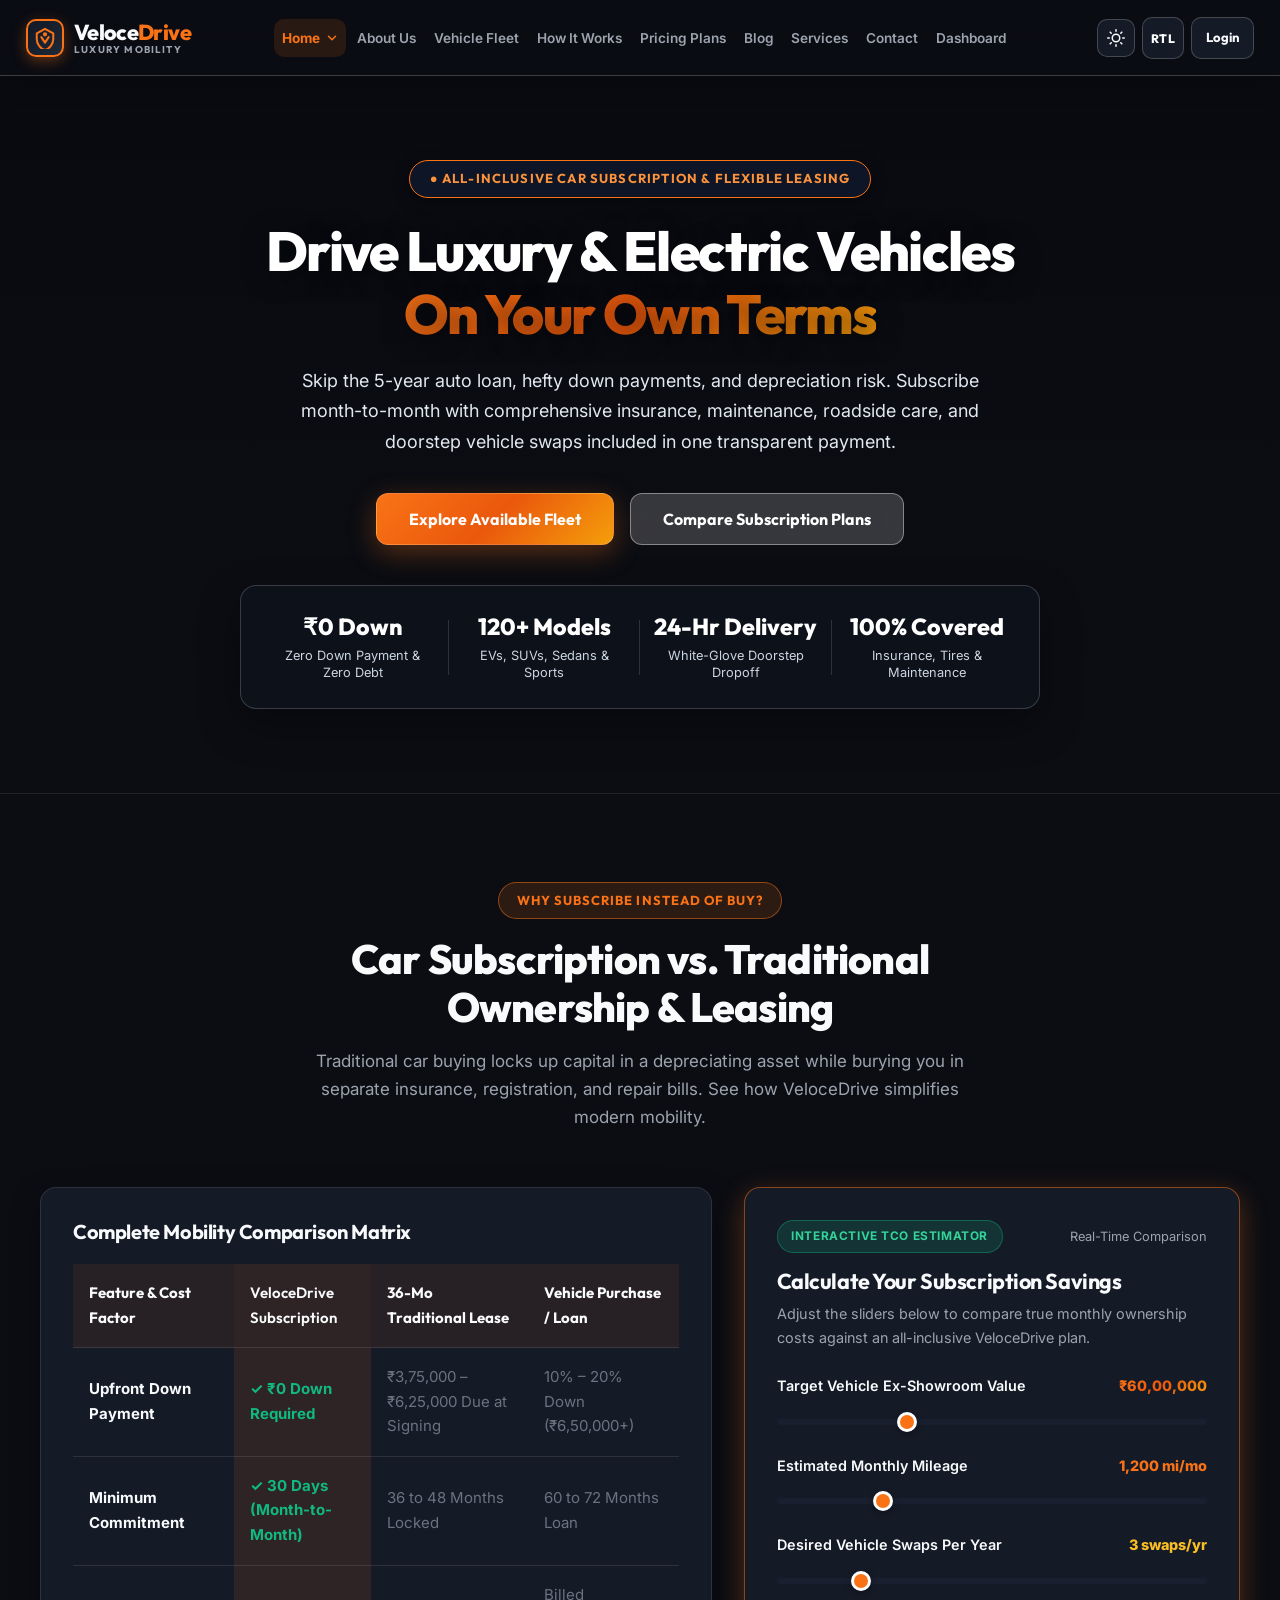
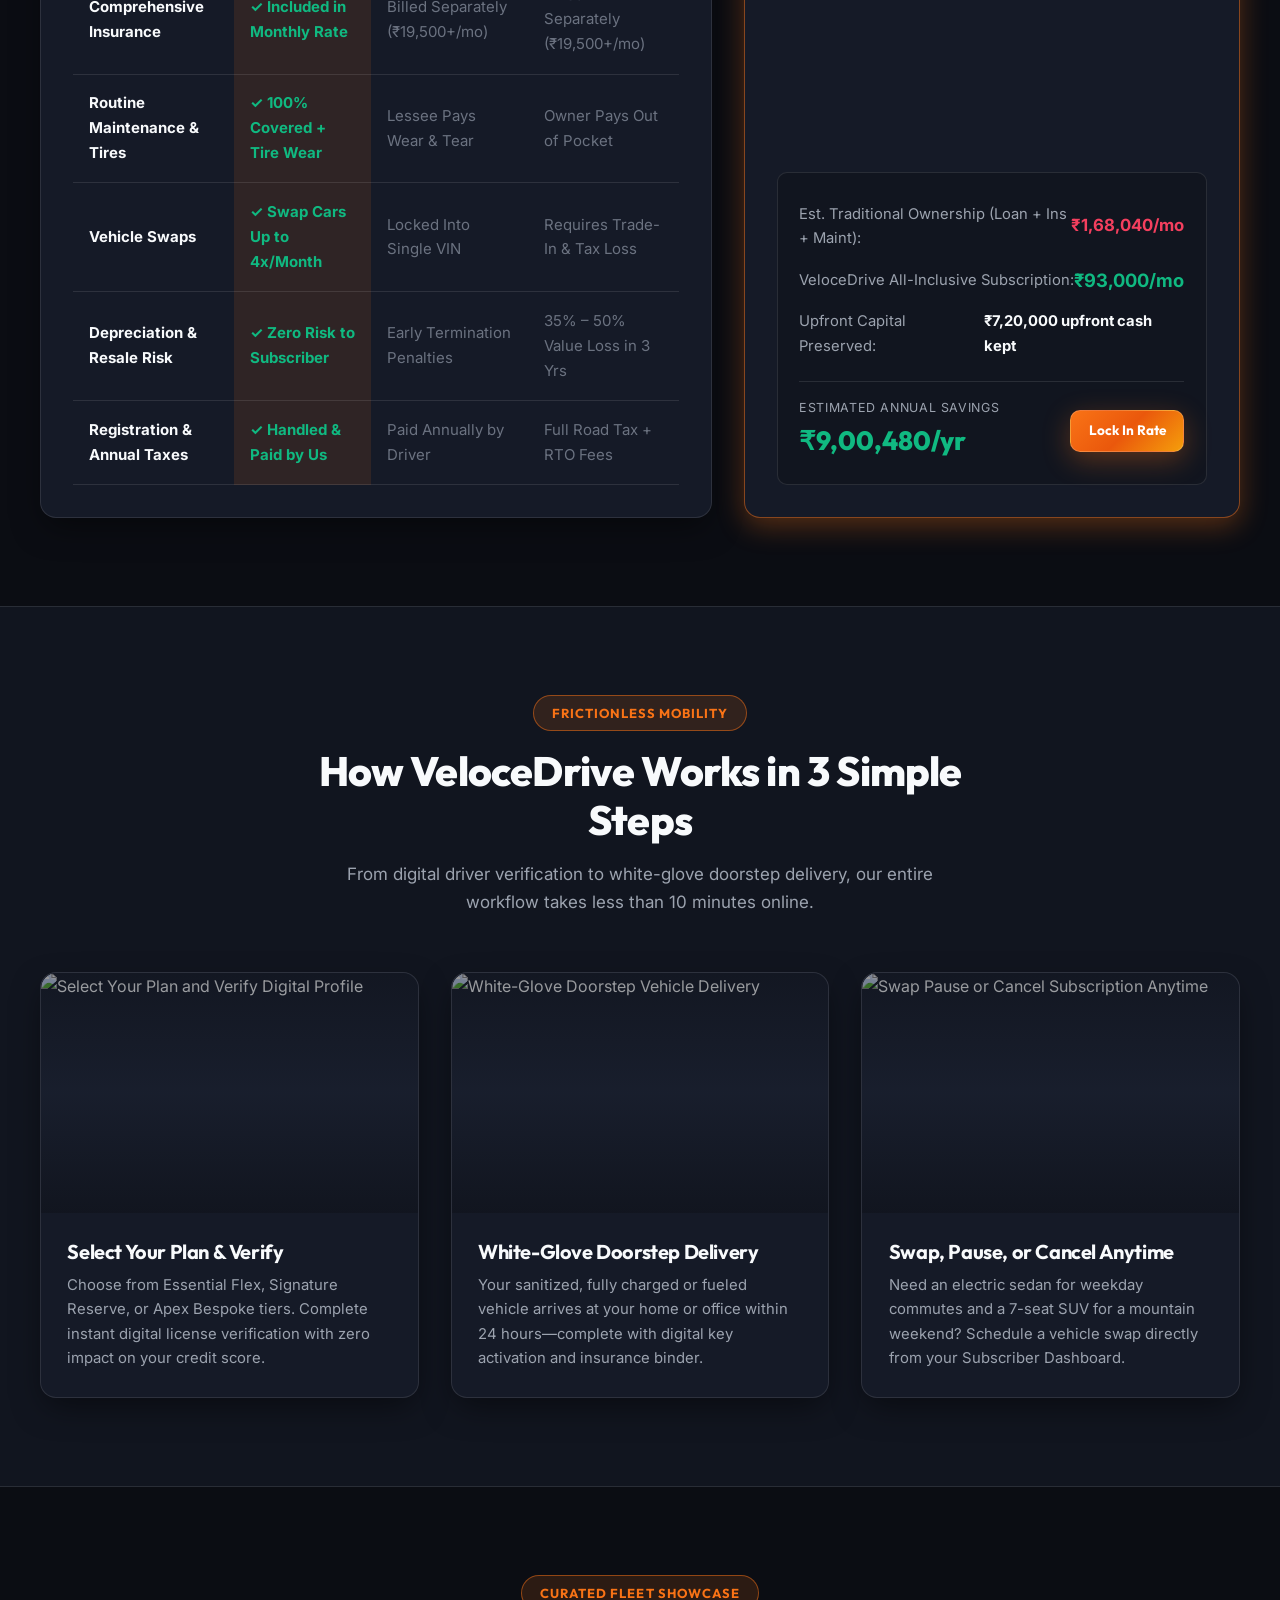
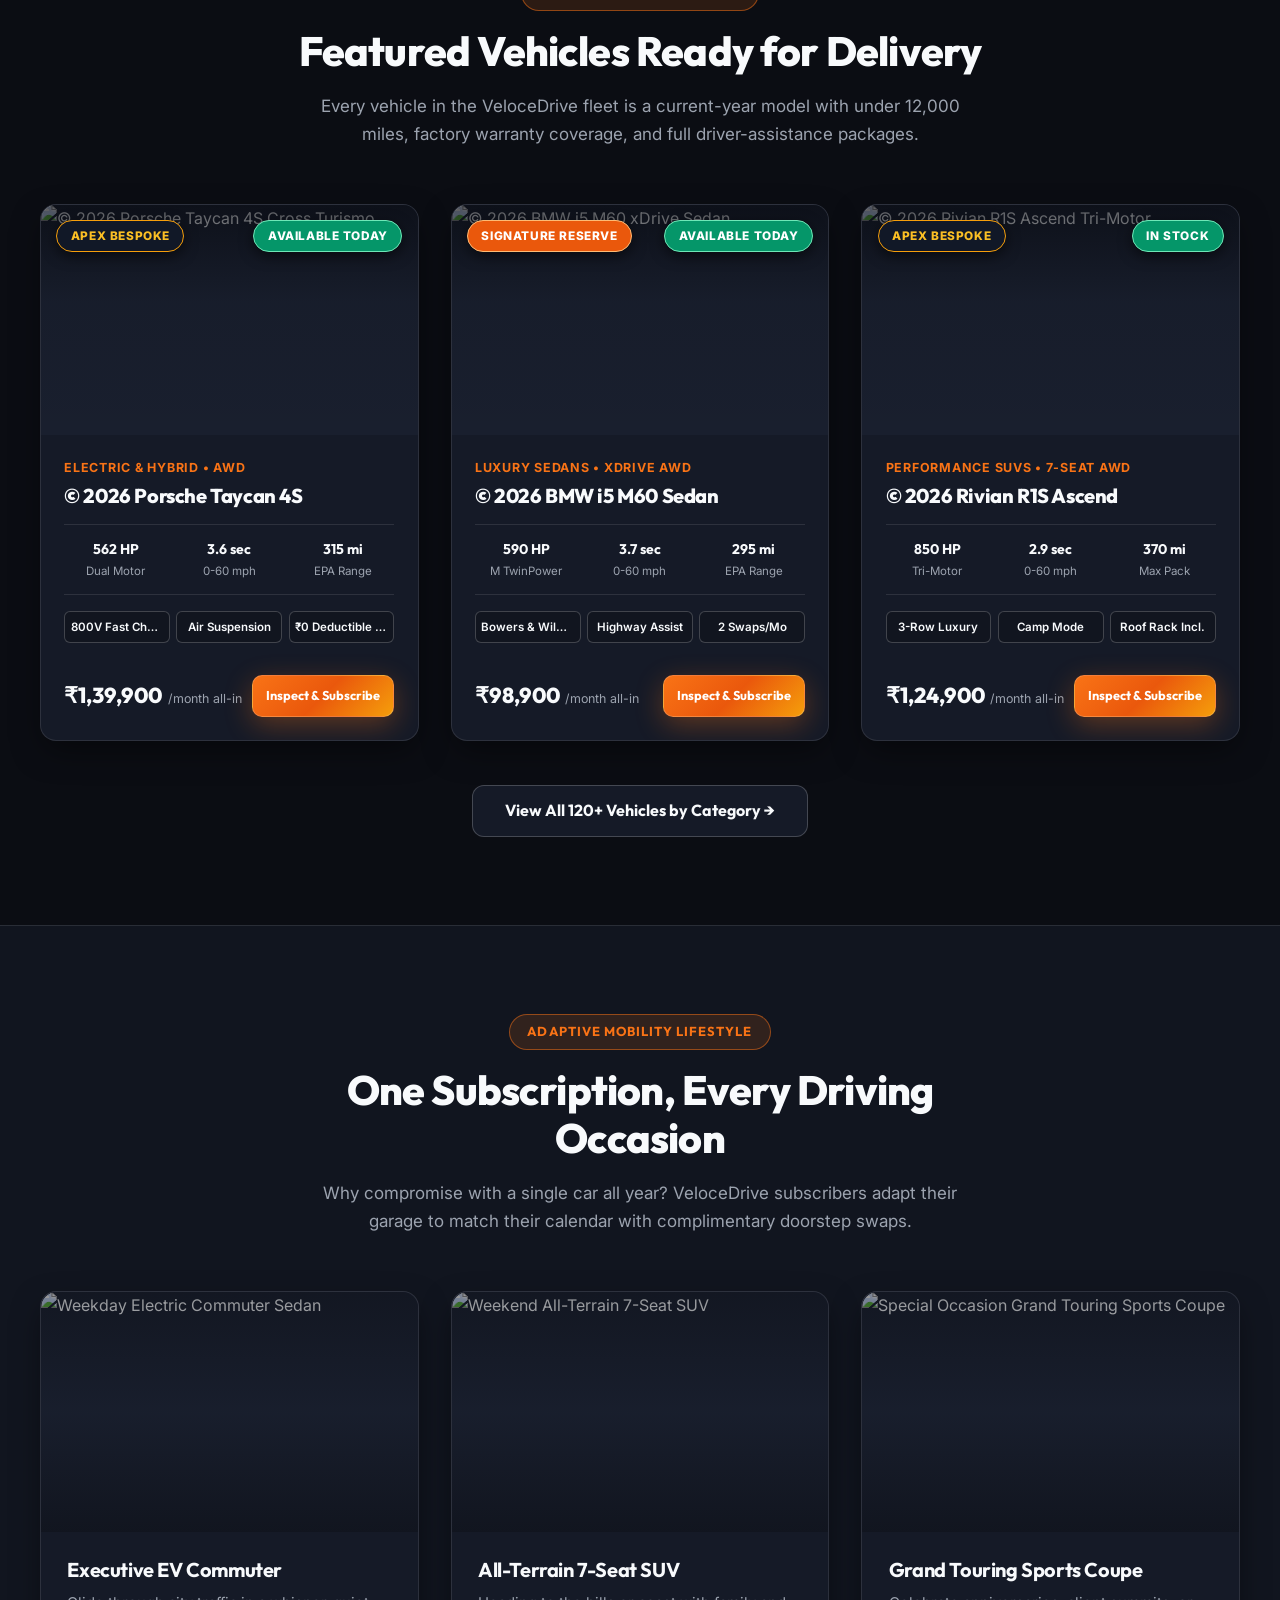
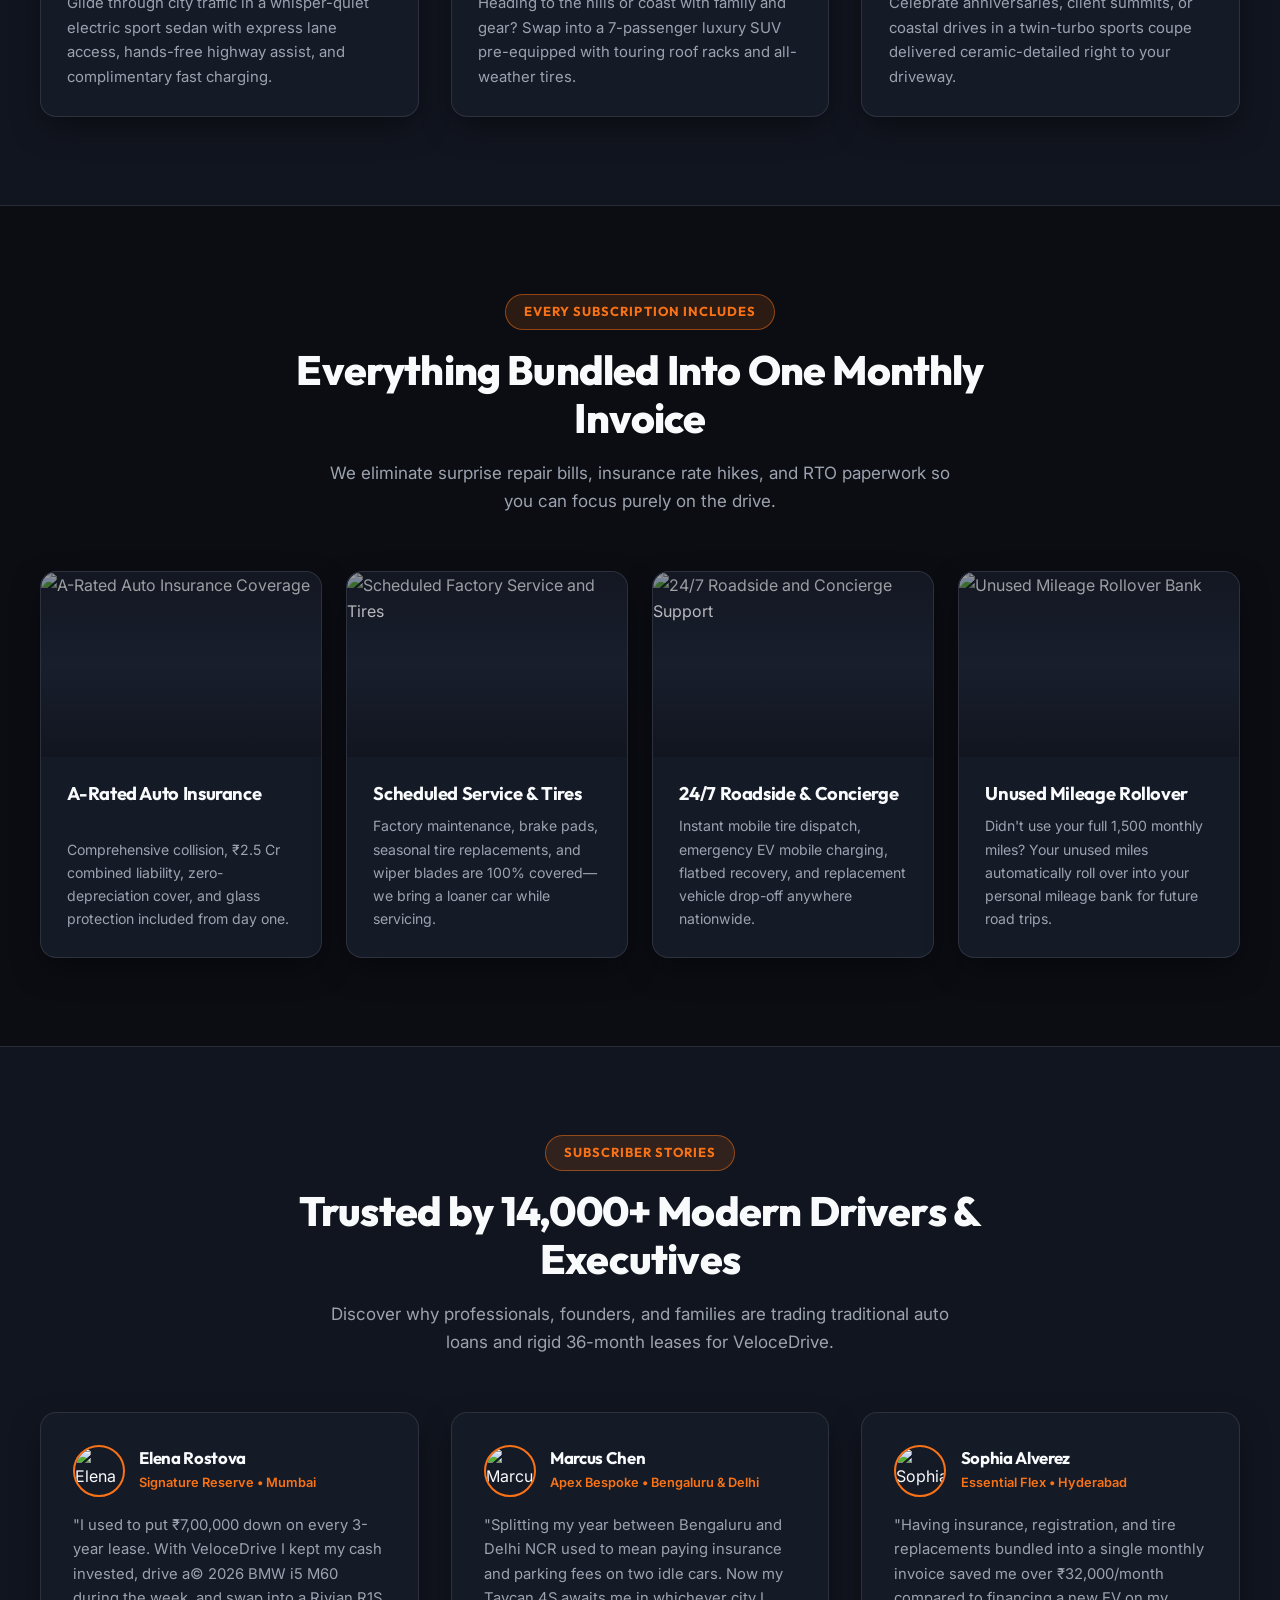
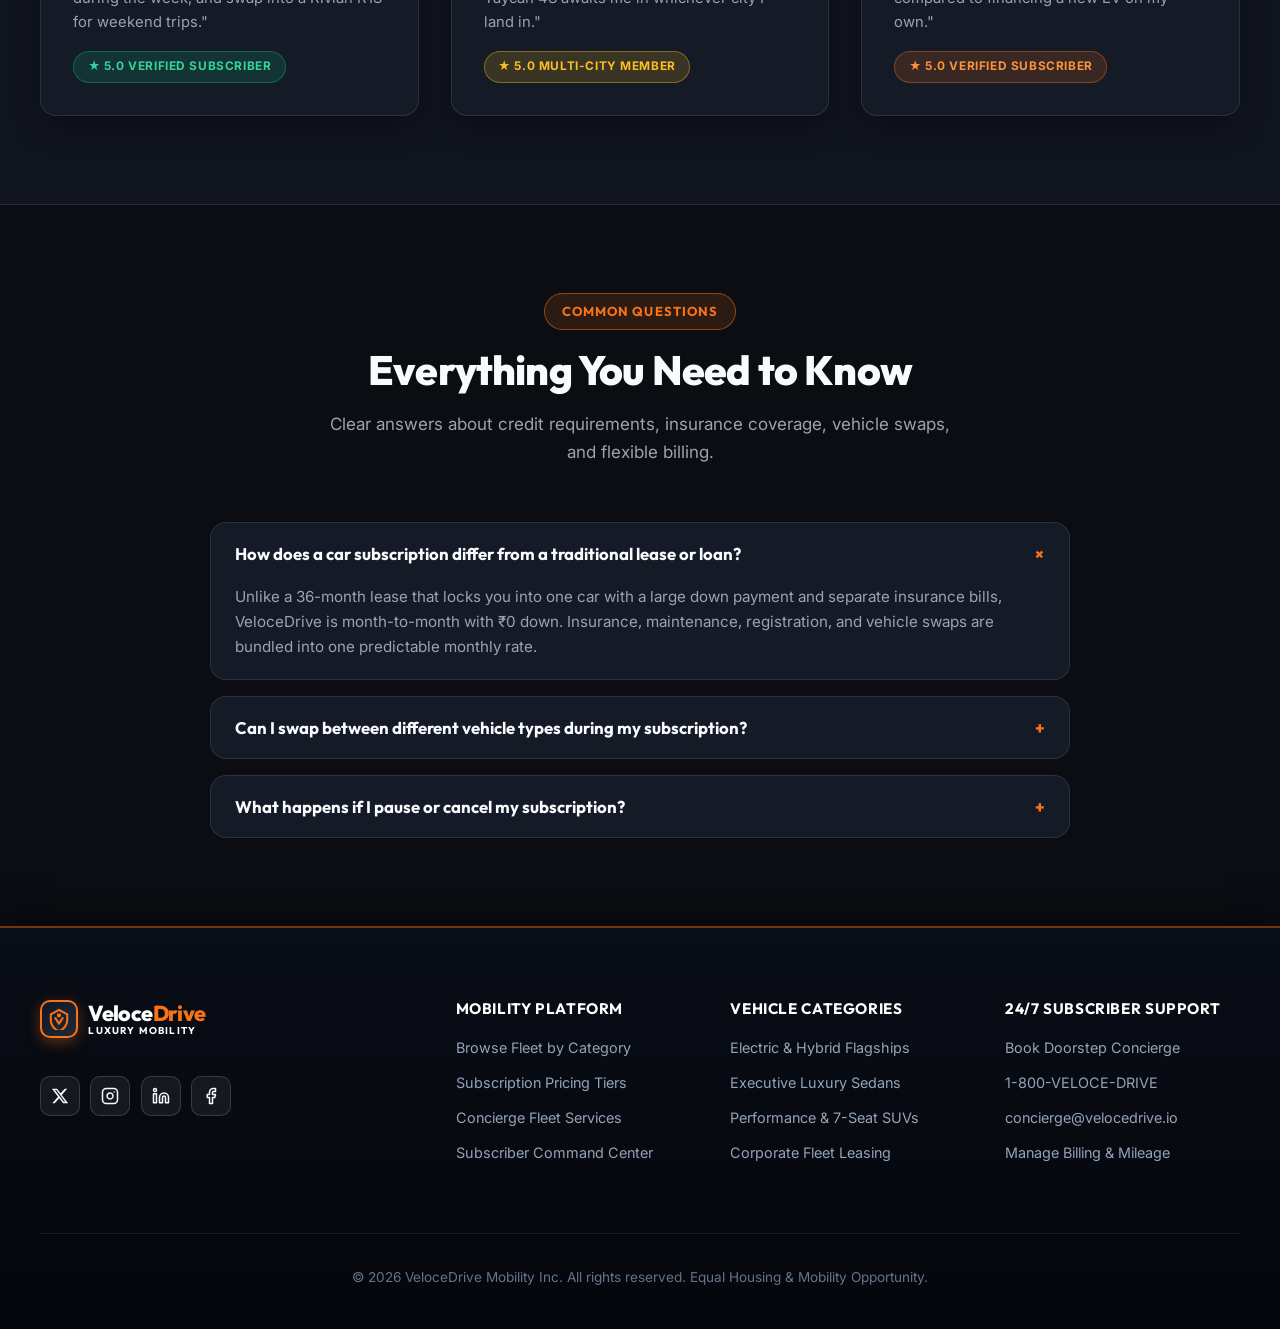
==== index.html @ 02144c3d "first commit" ====
<!DOCTYPE html>
<html lang="en" data-theme="dark">
<head>
  <meta charset="UTF-8" />
  <meta name="viewport" content="width=device-width, initial-scale=1.0" />
  <title>VeloceDrive — Car Subscription &amp; Flexible Leasing Service</title>
  <meta name="description" content="All-inclusive monthly car subscription and flexible leasing service. Insurance, maintenance, roadside assistance, and free vehicle swaps included." />
  <link rel="icon" type="image/svg+xml" href="data:image/svg+xml,%3Csvg xmlns='http://www.w3.org/2000/svg' viewBox='0 0 24 24' fill='none' stroke='%23f97316' stroke-width='2.2' stroke-linecap='round' stroke-linejoin='round'%3E%3Crect width='24' height='24' rx='5' fill='%230b0f19'/%3E%3Cpath d='M12 2.5L3.5 7.2v5.8c0 5.3 3.6 10.2 8.5 11.5 4.9-1.3 8.5-6.2 8.5-11.5V7.2L12 2.5z' fill='%23151d2f' stroke='%23f97316' stroke-width='1.6'/%3E%3Cpath d='M8 11.5l4 5 4-5' stroke='%23ffffff' stroke-width='2.2'/%3E%3Ccircle cx='12' cy='7.8' r='1.6' fill='%23f97316' stroke='none'/%3E%3C/svg%3E" />
  <link rel="stylesheet" href="assets/css/style.css" />
</head>
<body>

  <!-- ==================== STICKY & ALIGNED SITE HEADER ==================== -->
  <header class="site-header">
    <div class="container nav-wrapper">
      <a href="index.html" class="brand-logo">
        <span class="brand-icon">
          <svg viewBox="0 0 24 24" fill="none" stroke="currentColor" stroke-width="2.2" stroke-linecap="round" stroke-linejoin="round">
            <path d="M12 2L3 7v6c0 5.55 3.84 10.74 9 12 5.16-1.26 9-6.45 9-12V7l-9-5z"></path>
            <path d="M8 11l4 6 4-6"></path>
            <circle cx="12" cy="8" r="1.2" fill="currentColor"></circle>
          </svg>
        </span>
        <span class="brand-logo-text">
          <span>Veloce<span class="accent">Drive</span></span>
          <span class="brand-logo-sub">Luxury Mobility</span>
        </span>
      </a>

      <nav class="nav-menu" id="navMenu">
        <div class="nav-dropdown">
          <button type="button" class="nav-dropdown-toggle nav-link active" id="homeDropdownBtn" aria-expanded="false" aria-haspopup="true">
            <span>Home</span>
            <svg class="dropdown-arrow" width="14" height="14" viewBox="0 0 24 24" fill="none" stroke="currentColor" stroke-width="2.5" stroke-linecap="round" stroke-linejoin="round"><polyline points="6 9 12 15 18 9"></polyline></svg>
          </button>
          <div class="nav-dropdown-menu" id="homeDropdownMenu" aria-labelledby="homeDropdownBtn">
            <a href="index.html" class="dropdown-item active">
              <div class="dropdown-item-icon">
                <svg width="16" height="16" viewBox="0 0 24 24" fill="none" stroke="currentColor" stroke-width="2"><path d="M3 9l9-7 9 7v11a2 2 0 0 1-2 2H5a2 2 0 0 1-2-2z"></path><polyline points="9 22 9 12 15 12 15 22"></polyline></svg>
              </div>
              <div class="dropdown-item-text">
                <span class="dropdown-title">Home 1</span>
                <span class="dropdown-sub">Signature Showcase</span>
              </div>
            </a>
            <a href="home2.html" class="dropdown-item">
              <div class="dropdown-item-icon">
                <svg width="16" height="16" viewBox="0 0 24 24" fill="none" stroke="currentColor" stroke-width="2"><rect x="3" y="3" width="7" height="7"></rect><rect x="14" y="3" width="7" height="7"></rect><rect x="14" y="14" width="7" height="7"></rect><rect x="3" y="14" width="7" height="7"></rect></svg>
              </div>
              <div class="dropdown-item-text">
                <span class="dropdown-title">Home 2</span>
                <span class="dropdown-sub">Executive Edition</span>
              </div>
            </a>
          </div>
        </div>
        <a href="about.html" class="nav-link">About Us</a>
        <a href="fleet.html" class="nav-link">Vehicle Fleet</a>
        <a href="how-it-works.html" class="nav-link">How It Works</a>
        <a href="pricing.html" class="nav-link">Pricing Plans</a>
        <a href="blog.html" class="nav-link">Blog</a>
        <a href="services.html" class="nav-link">Services</a>
        <a href="contact.html" class="nav-link">Contact</a>
        <a href="dashboard.html" class="nav-link">Dashboard</a>
        <div class="mobile-nav-actions">
          <a href="login.html" class="btn btn-primary btn-sm btn-block">Sign In / Login</a>
        </div>
      </nav>

      <div class="nav-actions">
        <button class="theme-toggle-btn" type="button" aria-label="Toggle color theme"></button>
        <button class="rtl-toggle-btn" id="rtlToggleBtn" type="button" aria-label="Toggle text direction" title="Toggle RTL / LTR layout">RTL</button>
        <a href="login.html" class="btn btn-outline btn-sm">Login</a>
        <button class="mobile-menu-btn" id="mobileMenuBtn" type="button" aria-label="Open menu">
          <svg width="20" height="20" viewBox="0 0 24 24" fill="none" stroke="currentColor" stroke-width="2"><line x1="3" y1="6" x2="21" y2="6"></line><line x1="3" y1="12" x2="21" y2="12"></line><line x1="3" y1="18" x2="21" y2="18"></line></svg>
        </button>
      </div>
    </div>
  </header>

  <!-- ==================== CONSISTENT CENTER-ALIGNED HERO SECTION ==================== -->
  <section class="hero-section hero-home">
    <div class="container hero-container">
      <span class="hero-badge">
        <span>● All-Inclusive Car Subscription &amp; Flexible Leasing</span>
      </span>
      <h1 class="hero-title">Drive Luxury &amp; Electric Vehicles <span class="text-gradient">On Your Own Terms</span></h1>
      <p class="hero-subtitle">
        Skip the 5-year auto loan, hefty down payments, and depreciation risk. Subscribe month-to-month with comprehensive insurance, maintenance, roadside care, and doorstep vehicle swaps included in one transparent payment.
      </p>
      <div class="hero-actions">
        <a href="fleet.html" class="btn btn-primary btn-lg">Explore Available Fleet</a>
        <a href="pricing.html" class="btn btn-hero-glass btn-lg">Compare Subscription Plans</a>
      </div>
      <div class="hero-metrics">
        <div class="hero-metric-item">
          <span class="hero-metric-value">₹0 Down</span>
          <span class="hero-metric-label">Zero Down Payment &amp; Zero Debt</span>
        </div>
        <div class="hero-metric-item">
          <span class="hero-metric-value">120+ Models</span>
          <span class="hero-metric-label">EVs, SUVs, Sedans &amp; Sports</span>
        </div>
        <div class="hero-metric-item">
          <span class="hero-metric-value">24-Hr Delivery</span>
          <span class="hero-metric-label">White-Glove Doorstep Dropoff</span>
        </div>
        <div class="hero-metric-item">
          <span class="hero-metric-value">100% Covered</span>
          <span class="hero-metric-label">Insurance, Tires &amp; Maintenance</span>
        </div>
      </div>
    </div>
  </section>

  <!-- ==================== SUBSCRIPTION VS. OWNERSHIP & LEASING ==================== -->
  <section id="comparison">
    <div class="container">
      <div class="section-header">
        <span class="section-tag">Why Subscribe Instead of Buy?</span>
        <h2 class="section-title">Car Subscription vs. Traditional Ownership &amp; Leasing</h2>
        <p class="section-desc">
          Traditional car buying locks up capital in a depreciating asset while burying you in separate insurance, registration, and repair bills. See how VeloceDrive simplifies modern mobility.
        </p>
      </div>

      <div class="comparison-wrapper">
        <!-- Side-by-Side Comparison Matrix -->
        <div class="comparison-table-card">
          <h3 style="font-size: 1.25rem; margin-bottom: 1.25rem;">Complete Mobility Comparison Matrix</h3>
          <table class="comp-table">
            <thead>
              <tr>
                <th>Feature &amp; Cost Factor</th>
                <th class="highlight-col">VeloceDrive Subscription</th>
                <th>36-Mo Traditional Lease</th>
                <th>Vehicle Purchase / Loan</th>
              </tr>
            </thead>
            <tbody>
              <tr>
                <td><strong>Upfront Down Payment</strong></td>
                <td class="highlight-col"><span class="comp-check">✓ ₹0 Down Required</span></td>
                <td class="comp-cross">₹3,75,000 – ₹6,25,000 Due at Signing</td>
                <td class="comp-cross">10% – 20% Down (₹6,50,000+)</td>
              </tr>
              <tr>
                <td><strong>Minimum Commitment</strong></td>
                <td class="highlight-col"><span class="comp-check">✓ 30 Days (Month-to-Month)</span></td>
                <td class="comp-cross">36 to 48 Months Locked</td>
                <td class="comp-cross">60 to 72 Months Loan</td>
              </tr>
              <tr>
                <td><strong>Comprehensive Insurance</strong></td>
                <td class="highlight-col"><span class="comp-check">✓ Included in Monthly Rate</span></td>
                <td class="comp-cross">Billed Separately (₹19,500+/mo)</td>
                <td class="comp-cross">Billed Separately (₹19,500+/mo)</td>
              </tr>
              <tr>
                <td><strong>Routine Maintenance &amp; Tires</strong></td>
                <td class="highlight-col"><span class="comp-check">✓ 100% Covered + Tire Wear</span></td>
                <td class="comp-cross">Lessee Pays Wear &amp; Tear</td>
                <td class="comp-cross">Owner Pays Out of Pocket</td>
              </tr>
              <tr>
                <td><strong>Vehicle Swaps</strong></td>
                <td class="highlight-col"><span class="comp-check">✓ Swap Cars Up to 4x/Month</span></td>
                <td class="comp-cross">Locked Into Single VIN</td>
                <td class="comp-cross">Requires Trade-In &amp; Tax Loss</td>
              </tr>
              <tr>
                <td><strong>Depreciation &amp; Resale Risk</strong></td>
                <td class="highlight-col"><span class="comp-check">✓ Zero Risk to Subscriber</span></td>
                <td class="comp-cross">Early Termination Penalties</td>
                <td class="comp-cross">35% – 50% Value Loss in 3 Yrs</td>
              </tr>
              <tr>
                <td><strong>Registration &amp; Annual Taxes</strong></td>
                <td class="highlight-col"><span class="comp-check">✓ Handled &amp; Paid by Us</span></td>
                <td class="comp-cross">Paid Annually by Driver</td>
                <td class="comp-cross">Full Road Tax + RTO Fees</td>
              </tr>
            </tbody>
          </table>
        </div>

        <!-- Interactive Savings & TCO Calculator -->
        <div class="calculator-card">
          <div>
            <div style="display: flex; justify-content: space-between; align-items: center; margin-bottom: 1rem;">
              <span class="badge badge-emerald">Interactive TCO Estimator</span>
              <span style="font-size: 0.8rem; color: var(--text-secondary);">Real-Time Comparison</span>
            </div>
            <h3 style="font-size: 1.35rem; margin-bottom: 0.5rem;">Calculate Your Subscription Savings</h3>
            <p style="font-size: 0.9rem; color: var(--text-secondary); margin-bottom: 1.5rem;">
              Adjust the sliders below to compare true monthly ownership costs against an all-inclusive VeloceDrive plan.
            </p>

            <div class="calc-group">
              <div class="calc-label">
                <span>Target Vehicle Ex-Showroom Value</span>
                <span id="calcMsrpVal" class="text-gradient" style="font-weight: 800;">₹60,00,000</span>
              </div>
              <input type="range" id="calcMsrp" class="calc-range" min="3500000" max="12000000" step="250000" value="6000000" />
            </div>

            <div class="calc-group">
              <div class="calc-label">
                <span>Estimated Monthly Mileage</span>
                <span id="calcMilesVal" style="color: var(--accent-primary); font-weight: 800;">1,200 mi/mo</span>
              </div>
              <input type="range" id="calcMiles" class="calc-range" min="800" max="2500" step="100" value="1200" />
            </div>

            <div class="calc-group">
              <div class="calc-label">
                <span>Desired Vehicle Swaps Per Year</span>
                <span id="calcSwapsVal" style="color: var(--accent-amber); font-weight: 800;">3 swaps/yr</span>
              </div>
              <input type="range" id="calcSwaps" class="calc-range" min="1" max="12" step="1" value="3" />
            </div>
          </div>

          <div class="calc-results-box">
            <div class="calc-result-row">
              <span style="color: var(--text-secondary);">Est. Traditional Ownership (Loan + Ins + Maint):</span>
              <strong id="calcOwnershipTotal" style="color: var(--accent-rose); font-size: 1.05rem;">₹1,68,040/mo</strong>
            </div>
            <div class="calc-result-row">
              <span style="color: var(--text-secondary);">VeloceDrive All-Inclusive Subscription:</span>
              <strong id="calcSubTotal" style="color: var(--accent-emerald); font-size: 1.15rem;">₹93,000/mo</strong>
            </div>
            <div class="calc-result-row">
              <span style="color: var(--text-secondary);">Upfront Capital Preserved:</span>
              <strong id="calcDownPaymentSaved" style="color: var(--text-primary);">₹7,20,000 upfront cash kept</strong>
            </div>
            <div class="calc-savings-banner">
              <div>
                <div style="font-size: 0.78rem; text-transform: uppercase; letter-spacing: 0.05em; color: var(--text-secondary);">Estimated Annual Savings</div>
                <div id="calcAnnualSavings" style="font-family: var(--font-heading); font-size: 1.65rem; font-weight: 800; color: var(--accent-emerald);">₹9,00,480/yr</div>
              </div>
              <a href="pricing.html" class="btn btn-primary btn-sm">Lock In Rate</a>
            </div>
          </div>
        </div>
      </div>
    </div>
  </section>

  <!-- ==================== HOW OUR SERVICE WORKS (HALF IMAGE / HALF CONTENT CARDS) ==================== -->
  <section class="section-alt">
    <div class="container">
      <div class="section-header">
        <span class="section-tag">Frictionless Mobility</span>
        <h2 class="section-title">How VeloceDrive Works in 3 Simple Steps</h2>
        <p class="section-desc">
          From digital driver verification to white-glove doorstep delivery, our entire workflow takes less than 10 minutes online.
        </p>
      </div>

      <div class="grid-3">
        <!-- Step 1: Half Card Image + Half Card Content -->
        <article class="half-media-card">
          <div class="card-img-half">
            <img src="https://images.unsplash.com/photo-1563720223185-11003d516935?auto=format&fit=crop&w=900&q=80" alt="Select Your Plan and Verify Digital Profile" />
          </div>
          <div class="card-body-half">
            <h3>Select Your Plan &amp; Verify</h3>
            <p>
              Choose from Essential Flex, Signature Reserve, or Apex Bespoke tiers. Complete instant digital license verification with zero impact on your credit score.
            </p>
          </div>
        </article>

        <!-- Step 2: Half Card Image + Half Card Content -->
        <article class="half-media-card">
          <div class="card-img-half">
            <img src="https://images.unsplash.com/photo-1580273916550-e323be2ae537?auto=format&fit=crop&w=900&q=80" alt="White-Glove Doorstep Vehicle Delivery" />
          </div>
          <div class="card-body-half">
            <h3>White-Glove Doorstep Delivery</h3>
            <p>
              Your sanitized, fully charged or fueled vehicle arrives at your home or office within 24 hours—complete with digital key activation and insurance binder.
            </p>
          </div>
        </article>

        <!-- Step 3: Half Card Image + Half Card Content -->
        <article class="half-media-card">
          <div class="card-img-half">
            <img src="https://images.unsplash.com/photo-1503736334956-4c8f8e92946d?auto=format&fit=crop&w=900&q=80" alt="Swap Pause or Cancel Subscription Anytime" />
          </div>
          <div class="card-body-half">
            <h3>Swap, Pause, or Cancel Anytime</h3>
            <p>
              Need an electric sedan for weekday commutes and a 7-seat SUV for a mountain weekend? Schedule a vehicle swap directly from your Subscriber Dashboard.
            </p>
          </div>
        </article>
      </div>
    </div>
  </section>

  <!-- ==================== FEATURED FLEET PREVIEW ==================== -->
  <section>
    <div class="container">
      <div class="section-header">
        <span class="section-tag">Curated Fleet Showcase</span>
        <h2 class="section-title">Featured Vehicles Ready for Delivery</h2>
        <p class="section-desc">
          Every vehicle in the VeloceDrive fleet is a current-year model with under 12,000 miles, factory warranty coverage, and full driver-assistance packages.
        </p>
      </div>

      <div class="grid-3">
        <!-- Vehicle 1 -->
        <article class="vehicle-card">
          <div class="vehicle-img-wrap">
            <img src="https://images.unsplash.com/photo-1614162692292-7ac56d7f7f1e?auto=format&fit=crop&w=900&q=80" alt="&copy; 2026 Porsche Taycan 4S Cross Turismo" />
            <div class="vehicle-badges-top">
              <span class="badge badge-amber">Apex Bespoke</span>
              <span class="badge badge-emerald">Available Today</span>
            </div>
          </div>
          <div class="vehicle-body">
            <div class="vehicle-meta-top">Electric &amp; Hybrid • AWD</div>
            <h3 class="vehicle-title">&copy; 2026 Porsche Taycan 4S</h3>
            <div class="vehicle-specs-grid">
              <div class="spec-pill">
                <span class="spec-pill-val">562 HP</span>
                <span class="spec-pill-lbl">Dual Motor</span>
              </div>
              <div class="spec-pill">
                <span class="spec-pill-val">3.6 sec</span>
                <span class="spec-pill-lbl">0-60 mph</span>
              </div>
              <div class="spec-pill">
                <span class="spec-pill-val">315 mi</span>
                <span class="spec-pill-lbl">EPA Range</span>
              </div>
            </div>
            <div class="vehicle-perks">
              <span class="perk-chip">800V Fast Charge</span>
              <span class="perk-chip">Air Suspension</span>
              <span class="perk-chip">₹0 Deductible Ins.</span>
            </div>
            <div class="vehicle-footer">
              <div class="price-block">
                <span class="price-amount">₹1,39,900</span>
                <span class="price-period">/month all-in</span>
              </div>
              <button type="button" class="btn btn-primary btn-sm" data-vehicle-modal="taycan-4s">Inspect &amp; Subscribe</button>
            </div>
          </div>
        </article>

        <!-- Vehicle 2 -->
        <article class="vehicle-card">
          <div class="vehicle-img-wrap">
            <img src="https://images.unsplash.com/photo-1555215695-3004980ad54e?auto=format&fit=crop&w=900&q=80" alt="&copy; 2026 BMW i5 M60 xDrive Sedan" />
            <div class="vehicle-badges-top">
              <span class="badge badge-blue">Signature Reserve</span>
              <span class="badge badge-emerald">Available Today</span>
            </div>
          </div>
          <div class="vehicle-body">
            <div class="vehicle-meta-top">Luxury Sedans • xDrive AWD</div>
            <h3 class="vehicle-title">&copy; 2026 BMW i5 M60 Sedan</h3>
            <div class="vehicle-specs-grid">
              <div class="spec-pill">
                <span class="spec-pill-val">590 HP</span>
                <span class="spec-pill-lbl">M TwinPower</span>
              </div>
              <div class="spec-pill">
                <span class="spec-pill-val">3.7 sec</span>
                <span class="spec-pill-lbl">0-60 mph</span>
              </div>
              <div class="spec-pill">
                <span class="spec-pill-val">295 mi</span>
                <span class="spec-pill-lbl">EPA Range</span>
              </div>
            </div>
            <div class="vehicle-perks">
              <span class="perk-chip">Bowers &amp; Wilkins</span>
              <span class="perk-chip">Highway Assist</span>
              <span class="perk-chip">2 Swaps/Mo</span>
            </div>
            <div class="vehicle-footer">
              <div class="price-block">
                <span class="price-amount">₹98,900</span>
                <span class="price-period">/month all-in</span>
              </div>
              <button type="button" class="btn btn-primary btn-sm" data-vehicle-modal="bmw-i5-m60">Inspect &amp; Subscribe</button>
            </div>
          </div>
        </article>

        <!-- Vehicle 3 -->
        <article class="vehicle-card">
          <div class="vehicle-img-wrap">
            <img src="https://images.unsplash.com/photo-1519641471654-76ce0107ad1b?auto=format&fit=crop&w=900&q=80" alt="&copy; 2026 Rivian R1S Ascend Tri-Motor" />
            <div class="vehicle-badges-top">
              <span class="badge badge-amber">Apex Bespoke</span>
              <span class="badge badge-emerald">In Stock</span>
            </div>
          </div>
          <div class="vehicle-body">
            <div class="vehicle-meta-top">Performance SUVs • 7-Seat AWD</div>
            <h3 class="vehicle-title">&copy; 2026 Rivian R1S Ascend</h3>
            <div class="vehicle-specs-grid">
              <div class="spec-pill">
                <span class="spec-pill-val">850 HP</span>
                <span class="spec-pill-lbl">Tri-Motor</span>
              </div>
              <div class="spec-pill">
                <span class="spec-pill-val">2.9 sec</span>
                <span class="spec-pill-lbl">0-60 mph</span>
              </div>
              <div class="spec-pill">
                <span class="spec-pill-val">370 mi</span>
                <span class="spec-pill-lbl">Max Pack</span>
              </div>
            </div>
            <div class="vehicle-perks">
              <span class="perk-chip">3-Row Luxury</span>
              <span class="perk-chip">Camp Mode</span>
              <span class="perk-chip">Roof Rack Incl.</span>
            </div>
            <div class="vehicle-footer">
              <div class="price-block">
                <span class="price-amount">₹1,24,900</span>
                <span class="price-period">/month all-in</span>
              </div>
              <button type="button" class="btn btn-primary btn-sm" data-vehicle-modal="rivian-r1s">Inspect &amp; Subscribe</button>
            </div>
          </div>
        </article>
      </div>

      <div style="text-align: center; margin-top: 2.75rem;">
        <a href="fleet.html" class="btn btn-outline btn-lg">View All 120+ Vehicles by Category →</a>
      </div>
    </div>
  </section>

  <!-- ==================== LIFESTYLE VEHICLE SWAP SCENARIOS (HALF IMAGE / HALF CONTENT CARDS) ==================== -->
  <section class="section-alt">
    <div class="container">
      <div class="section-header">
        <span class="section-tag">Adaptive Mobility Lifestyle</span>
        <h2 class="section-title">One Subscription, Every Driving Occasion</h2>
        <p class="section-desc">
          Why compromise with a single car all year? VeloceDrive subscribers adapt their garage to match their calendar with complimentary doorstep swaps.
        </p>
      </div>

      <div class="grid-3">
        <!-- Occasion 1 -->
        <article class="half-media-card">
          <div class="card-img-half">
            <img src="https://images.unsplash.com/photo-1560958089-b8a1929cea89?auto=format&fit=crop&w=900&q=80" alt="Weekday Electric Commuter Sedan" />
          </div>
          <div class="card-body-half">
            <h3>Executive EV Commuter</h3>
            <p>
              Glide through city traffic in a whisper-quiet electric sport sedan with express lane access, hands-free highway assist, and complimentary fast charging.
            </p>
          </div>
        </article>

        <!-- Occasion 2 -->
        <article class="half-media-card">
          <div class="card-img-half">
            <img src="https://images.unsplash.com/photo-1533473359331-0135ef1b58bf?auto=format&fit=crop&w=900&q=80" alt="Weekend All-Terrain 7-Seat SUV" />
          </div>
          <div class="card-body-half">
            <h3>All-Terrain 7-Seat SUV</h3>
            <p>
              Heading to the hills or coast with family and gear? Swap into a 7-passenger luxury SUV pre-equipped with touring roof racks and all-weather tires.
            </p>
          </div>
        </article>

        <!-- Occasion 3 -->
        <article class="half-media-card">
          <div class="card-img-half">
            <img src="https://images.unsplash.com/photo-1544636331-e26879cd4d9b?auto=format&fit=crop&w=900&q=80" alt="Special Occasion Grand Touring Sports Coupe" />
          </div>
          <div class="card-body-half">
            <h3>Grand Touring Sports Coupe</h3>
            <p>
              Celebrate anniversaries, client summits, or coastal drives in a twin-turbo sports coupe delivered ceramic-detailed right to your driveway.
            </p>
          </div>
        </article>
      </div>
    </div>
  </section>

  <!-- ==================== ALL-INCLUSIVE SERVICE BENEFITS (HALF IMAGE / HALF CONTENT CARDS) ==================== -->
  <section>
    <div class="container">
      <div class="section-header">
        <span class="section-tag">Every Subscription Includes</span>
        <h2 class="section-title">Everything Bundled Into One Monthly Invoice</h2>
        <p class="section-desc">
          We eliminate surprise repair bills, insurance rate hikes, and RTO paperwork so you can focus purely on the drive.
        </p>
      </div>

      <div class="grid-4">
        <!-- Benefit 1 -->
        <article class="half-media-card">
          <div class="card-img-half" style="height: 185px;">
            <img src="https://images.unsplash.com/photo-1450101499163-c8848c66ca85?auto=format&fit=crop&w=800&q=80" alt="A-Rated Auto Insurance Coverage" />
          </div>
          <div class="card-body-half">
            <h3 style="font-size: 1.15rem;">A-Rated Auto Insurance</h3>
            <p style="font-size: 0.88rem;">
              Comprehensive collision, ₹2.5 Cr combined liability, zero-depreciation cover, and glass protection included from day one.
            </p>
          </div>
        </article>

        <!-- Benefit 2 -->
        <article class="half-media-card">
          <div class="card-img-half" style="height: 185px;">
            <img src="https://images.unsplash.com/photo-1486262715619-67b85e0b08d3?auto=format&fit=crop&w=800&q=80" alt="Scheduled Factory Service and Tires" />
          </div>
          <div class="card-body-half">
            <h3 style="font-size: 1.15rem;">Scheduled Service &amp; Tires</h3>
            <p style="font-size: 0.88rem;">
              Factory maintenance, brake pads, seasonal tire replacements, and wiper blades are 100% covered—we bring a loaner car while servicing.
            </p>
          </div>
        </article>

        <!-- Benefit 3 -->
        <article class="half-media-card">
          <div class="card-img-half" style="height: 185px;">
            <img src="https://images.unsplash.com/photo-1449965408869-eaa3f722e40d?auto=format&fit=crop&w=800&q=80" alt="24/7 Roadside and Concierge Support" />
          </div>
          <div class="card-body-half">
            <h3 style="font-size: 1.15rem;">24/7 Roadside &amp; Concierge</h3>
            <p style="font-size: 0.88rem;">
              Instant mobile tire dispatch, emergency EV mobile charging, flatbed recovery, and replacement vehicle drop-off anywhere nationwide.
            </p>
          </div>
        </article>

        <!-- Benefit 4 -->
        <article class="half-media-card">
          <div class="card-img-half" style="height: 185px;">
            <img src="https://images.unsplash.com/photo-1469854523086-cc02fe5d8800?auto=format&fit=crop&w=800&q=80" alt="Unused Mileage Rollover Bank" />
          </div>
          <div class="card-body-half">
            <h3 style="font-size: 1.15rem;">Unused Mileage Rollover</h3>
            <p style="font-size: 0.88rem;">
              Didn't use your full 1,500 monthly miles? Your unused miles automatically roll over into your personal mileage bank for future road trips.
            </p>
          </div>
        </article>
      </div>
    </div>
  </section>

  <!-- ==================== VERIFIED SUBSCRIBER TESTIMONIALS ==================== -->
  <section class="section-alt">
    <div class="container">
      <div class="section-header">
        <span class="section-tag">Subscriber Stories</span>
        <h2 class="section-title">Trusted by 14,000+ Modern Drivers &amp; Executives</h2>
        <p class="section-desc">
          Discover why professionals, founders, and families are trading traditional auto loans and rigid 36-month leases for VeloceDrive.
        </p>
      </div>

      <div class="grid-3">
        <div class="card">
          <div style="display: flex; align-items: center; gap: 0.9rem; margin-bottom: 1rem;">
            <img class="avatar-thumb" src="https://images.unsplash.com/photo-1534528741775-53994a69daeb?auto=format&fit=crop&w=160&q=80" alt="Elena Rostova" />
            <div>
              <h4 style="font-size: 1.05rem;">Elena Rostova</h4>
              <span style="font-size: 0.8rem; color: var(--accent-primary); font-weight: 600;">Signature Reserve • Mumbai</span>
            </div>
          </div>
          <p style="font-size: 0.925rem; color: var(--text-secondary); margin-bottom: 1rem;">
            "I used to put ₹7,00,000 down on every 3-year lease. With VeloceDrive I kept my cash invested, drive a&copy; 2026 BMW i5 M60 during the week, and swap into a Rivian R1S for weekend trips."
          </p>
          <span class="badge badge-emerald">★ 5.0 Verified Subscriber </span>
        </div>

        <div class="card">
          <div style="display: flex; align-items: center; gap: 0.9rem; margin-bottom: 1rem;">
            <img class="avatar-thumb" src="https://images.unsplash.com/photo-1507003211169-0a1dd7228f2d?auto=format&fit=crop&w=160&q=80" alt="Marcus Chen" />
            <div>
              <h4 style="font-size: 1.05rem;">Marcus Chen</h4>
              <span style="font-size: 0.8rem; color: var(--accent-primary); font-weight: 600;">Apex Bespoke • Bengaluru &amp; Delhi</span>
            </div>
          </div>
          <p style="font-size: 0.925rem; color: var(--text-secondary); margin-bottom: 1rem;">
            "Splitting my year between Bengaluru and Delhi NCR used to mean paying insurance and parking fees on two idle cars. Now my Taycan 4S awaits me in whichever city I land in."
          </p>
          <span class="badge badge-amber">★ 5.0 Multi-City Member </span>
        </div>

        <div class="card">
          <div style="display: flex; align-items: center; gap: 0.9rem; margin-bottom: 1rem;">
            <img class="avatar-thumb" src="https://images.unsplash.com/photo-1573496359142-b8d87734a5a2?auto=format&fit=crop&w=160&q=80" alt="Sophia Alverez" />
            <div>
              <h4 style="font-size: 1.05rem;">Sophia Alverez</h4>
              <span style="font-size: 0.8rem; color: var(--accent-primary); font-weight: 600;">Essential Flex • Hyderabad</span>
            </div>
          </div>
          <p style="font-size: 0.925rem; color: var(--text-secondary); margin-bottom: 1rem;">
            "Having insurance, registration, and tire replacements bundled into a single monthly invoice saved me over ₹32,000/month compared to financing a new EV on my own."
          </p>
          <span class="badge badge-blue">★ 5.0 Verified Subscriber </span>
        </div>
      </div>
    </div>
  </section>

  <!-- ==================== FREQUENTLY ASKED QUESTIONS ==================== -->
  <section>
    <div class="container">
      <div class="section-header">
        <span class="section-tag">Common Questions</span>
        <h2 class="section-title">Everything You Need to Know</h2>
        <p class="section-desc">
          Clear answers about credit requirements, insurance coverage, vehicle swaps, and flexible billing.
        </p>
      </div>

      <div class="faq-list">
        <div class="faq-item open">
          <button class="faq-question" type="button">
            <span>How does a car subscription differ from a traditional lease or loan?</span>
            <span class="faq-icon">+</span>
          </button>
          <div class="faq-answer">
            Unlike a 36-month lease that locks you into one car with a large down payment and separate insurance bills, VeloceDrive is month-to-month with ₹0 down. Insurance, maintenance, registration, and vehicle swaps are bundled into one predictable monthly rate.
          </div>
        </div>

        <div class="faq-item">
          <button class="faq-question" type="button">
            <span>Can I swap between different vehicle types during my subscription?</span>
            <span class="faq-icon">+</span>
          </button>
          <div class="faq-answer">
            Yes! You can swap between electric sedans, 7-passenger SUVs, and performance coupes right from your Subscriber Dashboard. Our concierge delivers your new vehicle and picks up your current one at your doorstep.
          </div>
        </div>

        <div class="faq-item">
          <button class="faq-question" type="button">
            <span>What happens if I pause or cancel my subscription?</span>
            <span class="faq-icon">+</span>
          </button>
          <div class="faq-answer">
            You can pause your subscription for up to 3 months while traveling (keeping your banked rollover miles) or cancel at the end of any 30-day billing cycle with zero early termination fees.
          </div>
        </div>
      </div>
    </div>
  </section>

  <!-- ==================== VEHICLE SPEC MODAL ==================== -->
  <div class="modal-backdrop" id="vehicleSpecModal">
    <div class="modal-box">
      <button type="button" class="modal-close" id="closeVehicleModal">✕</button>
      <span class="badge badge-blue" id="modalVehicleCat">Electric &amp; Hybrid • Apex Bespoke</span>
      <h3 id="modalVehicleName" style="font-size: 1.6rem; margin: 0.75rem 0 0.5rem;">&copy; 2026 Porsche Taycan 4S</h3>
      <p id="modalVehicleDesc" style="color: var(--text-secondary); font-size: 0.95rem; margin-bottom: 1.5rem;"></p>

      <div class="grid-2" style="gap: 1rem; margin-bottom: 1.5rem;">
        <div class="addon-toggle-row" style="margin:0;">
          <span style="color: var(--text-secondary); font-size: 0.85rem;">Powertrain</span>
          <strong id="modalSpecPower">562 HP AWD</strong>
        </div>
        <div class="addon-toggle-row" style="margin:0;">
          <span style="color: var(--text-secondary); font-size: 0.85rem;">0-60 Acceleration</span>
          <strong id="modalSpecAccel">3.6s 0-60</strong>
        </div>
        <div class="addon-toggle-row" style="margin:0;">
          <span style="color: var(--text-secondary); font-size: 0.85rem;">Range / Capacity</span>
          <strong id="modalSpecRange">315 mi EPA</strong>
        </div>
        <div class="addon-toggle-row" style="margin:0;">
          <span style="color: var(--text-secondary); font-size: 0.85rem;">Seating</span>
          <strong id="modalSpecSeats">4 Adults + Cargo</strong>
        </div>
        <div class="addon-toggle-row" style="margin:0;">
          <span style="color: var(--text-secondary); font-size: 0.85rem;">Insurance</span>
          <strong id="modalSpecIns" style="color: var(--accent-emerald);">Included</strong>
        </div>
        <div class="addon-toggle-row" style="margin:0;">
          <span style="color: var(--text-secondary); font-size: 0.85rem;">Concierge Delivery</span>
          <strong id="modalSpecDeliv">Same-Day</strong>
        </div>
      </div>

      <div style="display: flex; align-items: center; justify-content: space-between; padding-top: 1rem; border-top: 1px solid var(--border-color);">
        <div>
          <span style="font-size: 0.8rem; color: var(--text-secondary);">All-Inclusive Monthly Subscription</span>
          <div id="modalVehiclePrice" style="font-family: var(--font-heading); font-size: 1.75rem; font-weight: 800; color: var(--accent-primary);">₹1,39,900/mo</div>
        </div>
        <a href="login.html" class="btn btn-primary">Reserve This Vehicle →</a>
      </div>
    </div>
  </div>

  <!-- ==================== SITE FOOTER ==================== -->
  <footer class="site-footer">
    <div class="container">
      <div class="footer-grid">
        <div>
          <a href="index.html" class="brand-logo" style="margin-bottom: 1rem;">
            <span class="brand-icon">
              <svg viewBox="0 0 24 24" fill="none" stroke="currentColor" stroke-width="2.2" stroke-linecap="round" stroke-linejoin="round">
                <path d="M12 2L3 7v6c0 5.55 3.84 10.74 9 12 5.16-1.26 9-6.45 9-12V7l-9-5z"></path>
                <path d="M8 11l4 6 4-6"></path>
                <circle cx="12" cy="8" r="1.2" fill="currentColor"></circle>
              </svg>
            </span>
            <span class="brand-logo-text">
              <span>Veloce<span class="accent">Drive</span></span>
              <span class="brand-logo-sub">Luxury Mobility</span>
            </span>
          </a>
          <div class="footer-social-links">
            <a href="https://x.com" target="_blank" rel="noopener noreferrer" class="footer-social-link" aria-label="Follow VeloceDrive on X" title="Follow on X">
              <svg viewBox="0 0 24 24" fill="currentColor"><path d="M18.244 2.25h3.308l-7.227 8.26 8.502 11.24H16.17l-5.214-6.817L4.99 21.75H1.68l7.73-8.835L1.254 2.25H8.08l4.713 6.231zm-1.161 17.52h1.833L7.084 4.126H5.117z"/></svg>
            </a>
            <a href="https://instagram.com" target="_blank" rel="noopener noreferrer" class="footer-social-link" aria-label="Follow VeloceDrive on Instagram" title="Follow on Instagram">
              <svg viewBox="0 0 24 24" fill="none" stroke="currentColor" stroke-width="2" stroke-linecap="round" stroke-linejoin="round"><rect x="2" y="2" width="20" height="20" rx="5" ry="5"></rect><path d="M16 11.37A4 4 0 1 1 12.63 8 4 4 0 0 1 16 11.37z"></path><line x1="17.5" y1="6.5" x2="17.51" y2="6.5"></line></svg>
            </a>
            <a href="https://linkedin.com" target="_blank" rel="noopener noreferrer" class="footer-social-link" aria-label="Connect with VeloceDrive on LinkedIn" title="Connect on LinkedIn">
              <svg viewBox="0 0 24 24" fill="none" stroke="currentColor" stroke-width="2" stroke-linecap="round" stroke-linejoin="round"><path d="M16 8a6 6 0 0 1 6 6v7h-4v-7a2 2 0 0 0-2-2 2 2 0 0 0-2 2v7h-4v-7a6 6 0 0 1 6-6z"></path><rect x="2" y="9" width="4" height="12"></rect><circle cx="4" cy="4" r="2"></circle></svg>
            </a>
            <a href="https://facebook.com" target="_blank" rel="noopener noreferrer" class="footer-social-link" aria-label="Follow VeloceDrive on Facebook" title="Follow on Facebook">
              <svg viewBox="0 0 24 24" fill="none" stroke="currentColor" stroke-width="2" stroke-linecap="round" stroke-linejoin="round"><path d="M18 2h-3a5 5 0 0 0-5 5v3H7v4h3v8h4v-8h3l1-4h-4V7a1 1 0 0 1 1-1h3z"></path></svg>
            </a>
          </div>
        </div>

        <div>
          <h4 class="footer-heading">Mobility Platform</h4>
          <div class="footer-links">
            <a href="fleet.html">Browse Fleet by Category</a>
            <a href="pricing.html">Subscription Pricing Tiers</a>
            <a href="services.html">Concierge Fleet Services</a>
            <a href="dashboard.html">Subscriber Command Center</a>
            
          </div>
        </div>

        <div>
          <h4 class="footer-heading">Vehicle Categories</h4>
          <div class="footer-links">
            <a href="fleet.html">Electric &amp; Hybrid Flagships</a>
            <a href="fleet.html">Executive Luxury Sedans</a>
            <a href="fleet.html">Performance &amp; 7-Seat SUVs</a>
            <a href="pricing.html">Corporate Fleet Leasing</a>
          </div>
        </div>

        <div>
          <h4 class="footer-heading">24/7 Subscriber Support</h4>
          <div class="footer-links">
            <a href="contact.html">Book Doorstep Concierge</a>
            <a href="contact.html">1-800-VELOCE-DRIVE</a>
            <a href="contact.html">concierge@velocedrive.io</a>
            <a href="dashboard.html">Manage Billing &amp; Mileage</a>
          </div>
        </div>
      </div>

      <div class="footer-bottom">
        <span>&copy; 2026 VeloceDrive Mobility Inc. All rights reserved. Equal Housing &amp; Mobility Opportunity.</span>
      </div>
    </div>
  </footer>

  <script src="assets/js/main.js"></script>
</body>
</html>
---- assets/css/style.css ----
/* ==========================================================================
   VeloceDrive — Car Subscription & Flexible Leasing Service Template
   Bespoke Automotive Luxury Theme (INR ₹ Edition)
   ========================================================================== */

@import url('https://fonts.googleapis.com/css2?family=Inter:wght@400;500;600;700&family=Outfit:wght@600;700;800&display=swap');

/* --------------------------------------------------------------------------
   1. CSS Custom Properties & Attractive Automotive Color Palette
   -------------------------------------------------------------------------- */
:root,
[data-theme="dark"] {
  /* Core Backgrounds — Deep Carbon Onyx & Obsidian Showroom */
  --bg-primary: #0b0d13;
  --bg-secondary: #11151f;
  --bg-tertiary: #191f2e;
  --bg-card: #151a27;
  --bg-card-solid: #151a27;
  --bg-card-hover: #1d2436;
  --bg-glass: rgba(11, 13, 19, 0.95);
  --bg-input: #0e121b;

  /* Text Colors */
  --text-primary: #f8fafc;
  --text-secondary: #9ca3af;
  --text-muted: #6b7280;
  --text-inverse: #0b0d13;

  /* Bespoke Automotive Brand Accents: Sunset Copper, Champagne Gold & Emerald */
  --accent-primary: #f97316;
  --accent-primary-hover: #ea580c;
  --accent-secondary: #f59e0b;
  --accent-cyan: #06b6d4;
  --accent-emerald: #10b981;
  --accent-amber: #fbbf24;
  --accent-rose: #f43f5e;

  /* Luxury Gradients */
  --gradient-brand: linear-gradient(135deg, #f97316 0%, #ea580c 50%, #f59e0b 100%);
  --gradient-brand-hover: linear-gradient(135deg, #ea580c 0%, #c2410c 50%, #d97706 100%);
  --gradient-amber: linear-gradient(135deg, #fbbf24 0%, #f97316 100%);
  --gradient-emerald: linear-gradient(135deg, #10b981 0%, #059669 100%);
  --gradient-surface: linear-gradient(180deg, rgba(249, 115, 22, 0.06) 0%, rgba(255, 255, 255, 0) 100%);

  /* Borders & Dividers */
  --border-color: rgba(255, 255, 255, 0.1);
  --border-strong: rgba(255, 255, 255, 0.2);
  --border-accent: rgba(249, 115, 22, 0.5);

  /* Shadows */
  --shadow-sm: 0 2px 10px rgba(0, 0, 0, 0.3);
  --shadow-md: 0 12px 32px -6px rgba(0, 0, 0, 0.5);
  --shadow-lg: 0 24px 48px -12px rgba(0, 0, 0, 0.68);
  --shadow-glow: 0 8px 28px rgba(249, 115, 22, 0.32);

  /* Typography */
  --font-heading: 'Outfit', -apple-system, BlinkMacSystemFont, sans-serif;
  --font-body: 'Inter', -apple-system, BlinkMacSystemFont, sans-serif;

  /* Consistent Hero Typography & Sizing Across ALL Pages */
  --hero-min-height: 520px;
  --hero-padding-top: 84px;
  --hero-padding-bottom: 84px;
  --hero-title-size: clamp(2.35rem, 4.3vw, 3.6rem);
  --hero-subtitle-size: 1.125rem;
  --hero-badge-size: 0.8125rem;

  /* Symmetric Layout & Spacing */
  --container-max-width: 1280px;
  --container-pad-x: 2.5rem;
  --radius-sm: 10px;
  --radius-md: 16px;
  --radius-lg: 22px;
  --radius-xl: 30px;
  --radius-full: 9999px;
  --transition: all 0.25s cubic-bezier(0.4, 0, 0.2, 1);
}

[data-theme="light"] {
  --bg-primary: #faf8f5;
  --bg-secondary: #f1ede6;
  --bg-tertiary: #e5dfd5;
  --bg-card: #ffffff;
  --bg-card-solid: #ffffff;
  --bg-card-hover: #ffffff;
  --bg-glass: rgba(255, 255, 255, 0.96);
  --bg-input: #ffffff;

  --text-primary: #111827;
  --text-secondary: #4b5563;
  --text-muted: #6b7280;
  --text-inverse: #ffffff;

  --accent-primary: #ea580c;
  --accent-primary-hover: #c2410c;
  --accent-secondary: #d97706;
  --accent-cyan: #0891b2;
  --accent-emerald: #059669;
  --accent-amber: #b45309;
  --accent-rose: #e11d48;

  --border-color: #e5e0d8;
  --border-strong: #d1c9bc;
  --border-accent: rgba(234, 88, 12, 0.45);

  --shadow-sm: 0 2px 8px rgba(17, 24, 39, 0.06);
  --shadow-md: 0 12px 28px -6px rgba(17, 24, 39, 0.09);
  --shadow-lg: 0 22px 45px -12px rgba(17, 24, 39, 0.15);
  --shadow-glow: 0 8px 24px rgba(234, 88, 12, 0.25);
}

/* --------------------------------------------------------------------------
   2. Strict Reset & Symmetric Alignment (Equal Left & Right Padding)
   -------------------------------------------------------------------------- */
*,
*::before,
*::after {
  box-sizing: border-box;
  margin: 0;
  padding: 0;
}

html {
  font-size: 16px;
  scroll-behavior: smooth;
  scroll-padding-top: 86px; /* Prevents anchor links and scrolled content from hiding under sticky navbar */
  width: 100%;
  max-width: 100vw;
  overflow-x: hidden !important;
  min-height: 100%;
}

body {
  font-family: var(--font-body);
  background-color: var(--bg-primary);
  color: var(--text-primary);
  line-height: 1.65;
  width: 100%;
  max-width: 100vw;
  overflow-x: hidden !important;
  min-height: 100vh;
  display: flex;
  flex-direction: column;
  padding-top: 76px; /* Exactly matches 76px sticky navbar across all pages */
  -webkit-font-smoothing: antialiased;
  -moz-osx-font-smoothing: grayscale;
  transition: background-color 0.25s ease, color 0.25s ease;
}

img,
svg,
video {
  max-width: 100%;
  height: auto;
  display: block;
}

ul,
ol {
  list-style: none;
  padding: 0;
  margin: 0;
}

a {
  color: inherit;
  text-decoration: none;
  transition: var(--transition);
}

button,
input,
select,
textarea {
  font-family: inherit;
  font-size: inherit;
  color: inherit;
  border: none;
  outline: none;
  background: none;
}

button {
  cursor: pointer;
}

/* Equal Left & Right Padding Container Throughout the Entire Website */
.container {
  width: 100%;
  max-width: var(--container-max-width);
  margin-left: auto;
  margin-right: auto;
  padding-left: var(--container-pad-x);
  padding-right: var(--container-pad-x);
}

@media (max-width: 991px) {
  :root {
    --container-pad-x: 1.75rem;
  }
}

@media (max-width: 576px) {
  :root {
    --container-pad-x: 1.25rem;
  }
}

section {
  width: 100%;
  position: relative;
  padding-top: 5.5rem;
  padding-bottom: 5.5rem;
}

.section-alt {
  background-color: var(--bg-secondary);
  border-top: 1px solid var(--border-color);
  border-bottom: 1px solid var(--border-color);
}

/* --------------------------------------------------------------------------
   3. Typography & Section Headers
   -------------------------------------------------------------------------- */
h1, h2, h3, h4, h5, h6 {
  font-family: var(--font-heading);
  font-weight: 700;
  line-height: 1.18;
  letter-spacing: -0.02em;
  color: var(--text-primary);
}

.text-gradient {
  background: var(--gradient-brand);
  -webkit-background-clip: text;
  background-clip: text;
  -webkit-text-fill-color: transparent;
}

.text-amber {
  color: var(--accent-amber);
}

.text-emerald {
  color: var(--accent-emerald);
}

.section-header {
  text-align: center;
  max-width: 740px;
  margin: 0 auto 3.5rem auto;
  display: flex;
  flex-direction: column;
  align-items: center;
}

.section-tag {
  display: inline-flex;
  align-items: center;
  gap: 0.5rem;
  padding: 0.4rem 1.1rem;
  border-radius: var(--radius-full);
  background: rgba(249, 115, 22, 0.14);
  border: 1px solid var(--border-accent);
  color: var(--accent-primary);
  font-family: var(--font-heading);
  font-size: 0.8125rem;
  font-weight: 700;
  text-transform: uppercase;
  letter-spacing: 0.08em;
  margin-bottom: 1rem;
}

.section-title {
  font-size: clamp(1.9rem, 3.2vw, 2.75rem);
  font-weight: 800;
  margin-bottom: 1rem;
  text-align: center;
}

.section-desc {
  font-size: 1.0625rem;
  color: var(--text-secondary);
  text-align: center;
  max-width: 650px;
}

/* --------------------------------------------------------------------------
   4. Always-Sticky Fixed Navigation Header & Bespoke Automotive Crest Logo
   -------------------------------------------------------------------------- */
.site-header {
  position: fixed !important;
  top: 0 !important;
  left: 0 !important;
  right: 0 !important;
  width: 100% !important;
  height: 76px;
  z-index: 9999;
  background: var(--bg-glass);
  backdrop-filter: blur(20px);
  -webkit-backdrop-filter: blur(20px);
  border-bottom: 1px solid var(--border-strong);
  box-shadow: 0 4px 24px rgba(0, 0, 0, 0.22);
  transition: var(--transition);
  transform: translateZ(0);
  -webkit-transform: translateZ(0);
  will-change: transform;
}

.site-header .container {
  max-width: 1440px !important;
  width: 100% !important;
  padding-left: clamp(1rem, 2vw, 2.25rem) !important;
  padding-right: clamp(1rem, 2vw, 2.25rem) !important;
}

.nav-wrapper,
.header-inner {
  display: flex;
  align-items: center;
  justify-content: space-between;
  height: 76px;
  width: 100%;
  gap: 0.65rem;
}

.brand-logo {
  display: inline-flex;
  align-items: center;
  gap: 0.65rem;
  font-family: var(--font-heading);
  font-size: 1.35rem;
  font-weight: 800;
  color: var(--text-primary);
  letter-spacing: -0.03em;
  flex-shrink: 0;
  white-space: nowrap;
}

.brand-icon {
  width: 38px;
  height: 38px;
  border-radius: 10px;
  background: linear-gradient(135deg, #111827 0%, #1f2937 100%);
  display: inline-flex;
  align-items: center;
  justify-content: center;
  color: #f97316;
  box-shadow: 0 4px 14px rgba(249, 115, 22, 0.35);
  flex-shrink: 0;
  border: 2px solid #f97316;
  position: relative;
}

.brand-icon svg {
  width: 22px;
  height: 22px;
}

.brand-logo-text {
  display: flex;
  flex-direction: column;
  line-height: 1.05;
}

.brand-logo-sub {
  font-size: 0.62rem;
  font-weight: 700;
  text-transform: uppercase;
  letter-spacing: 0.12em;
  color: var(--text-secondary);
  margin-top: 1px;
}

.brand-logo span.accent {
  color: var(--accent-primary);
}

.nav-menu {
  display: flex;
  align-items: center;
  justify-content: center;
  gap: clamp(0.1rem, 0.3vw, 0.3rem);
  flex: 1;
  min-width: 0;
}

.nav-link {
  display: inline-flex;
  align-items: center;
  justify-content: center;
  height: 38px;
  padding: 0 clamp(0.35rem, 0.55vw, 0.72rem);
  border-radius: var(--radius-sm);
  font-size: 0.85rem;
  font-weight: 600;
  color: var(--text-secondary);
  white-space: nowrap;
  transition: var(--transition);
}


.nav-link:hover,
.nav-link.active {
  color: var(--text-primary);
  background: rgba(249, 115, 22, 0.12);
}

.nav-link.active {
  color: var(--accent-primary);
  font-weight: 700;
}

/* --------------------------------------------------------------------------
   Navigation Dropdown Menu (Home 1 & Home 2)
   -------------------------------------------------------------------------- */
.mobile-nav-actions {
  display: none;
}

.nav-dropdown {
  position: relative;
  display: inline-flex;
  align-items: center;
}

.nav-dropdown-toggle {
  background: transparent;
  border: none;
  cursor: pointer;
  display: inline-flex;
  align-items: center;
  gap: 0.35rem;
  font-family: inherit;
  font-size: 0.85rem;
  font-weight: 600;
  color: var(--text-secondary);
  height: 38px;
  padding: 0 clamp(0.35rem, 0.55vw, 0.72rem);
  border-radius: var(--radius-sm);
  transition: var(--transition);
}

.nav-dropdown-toggle:hover,
.nav-dropdown-toggle.active,
.nav-dropdown.open .nav-dropdown-toggle {
  color: var(--text-primary);
  background: rgba(249, 115, 22, 0.12);
}

.nav-dropdown-toggle.active {
  color: var(--accent-primary);
  font-weight: 700;
}

.dropdown-arrow {
  display: inline-block;
  transition: transform 0.25s ease;
  flex-shrink: 0;
}

.nav-dropdown:hover .dropdown-arrow,
.nav-dropdown.open .dropdown-arrow {
  transform: rotate(180deg);
}

.nav-dropdown-menu {
  position: absolute;
  top: calc(100% + 8px);
  left: 0;
  min-width: 250px;
  background: var(--bg-card-solid);
  border: 1px solid var(--border-strong);
  border-radius: var(--radius-md);
  box-shadow: 0 14px 38px rgba(0, 0, 0, 0.38);
  padding: 0.5rem;
  display: flex;
  flex-direction: column;
  gap: 0.35rem;
  opacity: 0;
  visibility: hidden;
  transform: translateY(8px);
  transition: opacity 0.2s ease, transform 0.2s ease, visibility 0.2s ease;
  z-index: 1100;
}

@media (min-width: 1081px) {
  .nav-dropdown:hover .nav-dropdown-menu,
  .nav-dropdown:focus-within .nav-dropdown-menu,
  .nav-dropdown.open .nav-dropdown-menu {
    opacity: 1;
    visibility: visible;
    transform: translateY(0);
  }
}

.dropdown-item {
  display: flex;
  align-items: center;
  gap: 0.75rem;
  padding: 0.65rem 0.85rem;
  border-radius: var(--radius-sm);
  color: var(--text-secondary);
  text-decoration: none;
  transition: var(--transition);
  border: 1px solid transparent;
}

.dropdown-item:hover {
  background: rgba(249, 115, 22, 0.1);
  color: var(--text-primary);
  border-color: rgba(249, 115, 22, 0.2);
  transform: translateX(3px);
}

.dropdown-item.active {
  background: rgba(249, 115, 22, 0.14);
  color: var(--accent-primary);
  border-color: rgba(249, 115, 22, 0.3);
}

.dropdown-item-icon {
  width: 32px;
  height: 32px;
  border-radius: 8px;
  background: var(--bg-secondary);
  border: 1px solid var(--border-color);
  display: inline-flex;
  align-items: center;
  justify-content: center;
  color: var(--accent-primary);
  flex-shrink: 0;
  transition: var(--transition);
}

.dropdown-item:hover .dropdown-item-icon,
.dropdown-item.active .dropdown-item-icon {
  background: var(--accent-primary);
  color: #ffffff;
  border-color: var(--accent-primary);
}

.dropdown-item-text {
  display: flex;
  flex-direction: column;
  line-height: 1.25;
}

.dropdown-title {
  font-size: 0.92rem;
  font-weight: 700;
  color: var(--text-primary);
}

.dropdown-item.active .dropdown-title {
  color: var(--accent-primary);
}

.dropdown-sub {
  font-size: 0.74rem;
  color: var(--text-secondary);
  font-weight: 500;
}

/* RTL flip for dropdown menu */
[dir="rtl"] .nav-dropdown-menu {
  left: auto;
  right: 0;
}

[dir="rtl"] .dropdown-item:hover {
  transform: translateX(-3px);
}

.nav-actions {
  display: flex;
  align-items: center;
  justify-content: flex-end;
  gap: 0.45rem;
  flex-shrink: 0;
  white-space: nowrap;
}

.nav-actions .btn-sm {
  padding: 0.4rem 0.85rem;
  font-size: 0.82rem;
  font-weight: 700;
  white-space: nowrap;
}

.nav-login-btn {
  font-weight: 700;
  letter-spacing: 0.02em;
  border-color: var(--accent-primary);
  color: var(--text-primary);
}

.nav-login-btn:hover {
  background: var(--accent-primary);
  color: #ffffff;
}

.theme-toggle-btn {
  width: 38px;
  height: 38px;
  border-radius: var(--radius-sm);
  border: 1px solid var(--border-strong);
  background: var(--bg-card);
  color: var(--text-primary);
  display: inline-flex;
  align-items: center;
  justify-content: center;
  flex-shrink: 0;
  transition: var(--transition);
}

.theme-toggle-btn:hover {
  border-color: var(--accent-primary);
  color: var(--accent-primary);
  transform: translateY(-1px);
}

.rtl-toggle-btn {
  width: 42px;
  height: 42px;
  border-radius: var(--radius-sm);
  border: 1px solid var(--border-strong);
  background: var(--bg-card);
  color: var(--text-primary);
  display: inline-flex;
  align-items: center;
  justify-content: center;
  flex-shrink: 0;
  transition: var(--transition);
  font-family: var(--font-heading);
  font-size: 0.76rem;
  font-weight: 800;
  letter-spacing: 0.04em;
  cursor: pointer;
}

.rtl-toggle-btn:hover {
  border-color: var(--accent-primary);
  color: var(--accent-primary);
  transform: translateY(-1px);
}

.rtl-toggle-btn.active {
  background: var(--accent-primary);
  color: #ffffff;
  border-color: var(--accent-primary);
  box-shadow: 0 0 12px rgba(249, 115, 22, 0.35);
}

.mobile-menu-btn {
  display: none;
  width: 42px;
  height: 42px;
  border-radius: var(--radius-sm);
  border: 1px solid var(--border-strong);
  background: var(--bg-card);
  color: var(--text-primary);
  align-items: center;
  justify-content: center;
  flex-shrink: 0;
  cursor: pointer;
  transition: var(--transition);
}

.mobile-menu-btn:hover,
.mobile-menu-btn.active {
  border-color: var(--accent-primary);
  color: var(--accent-primary);
  background: rgba(249, 115, 22, 0.12);
}

body.mobile-menu-open {
  overflow: hidden !important;
  touch-action: none;
}

/* --------------------------------------------------------------------------
   5. Buttons & Badges
   -------------------------------------------------------------------------- */
.btn {
  display: inline-flex;
  align-items: center;
  justify-content: center;
  gap: 0.55rem;
  padding: 0.78rem 1.5rem;
  border-radius: var(--radius-sm);
  font-family: var(--font-heading);
  font-size: 0.9375rem;
  font-weight: 700;
  line-height: 1.2;
  transition: var(--transition);
  white-space: nowrap;
  cursor: pointer;
}

.btn-primary {
  background: var(--gradient-brand);
  color: #ffffff;
  box-shadow: var(--shadow-glow);
  border: 1px solid rgba(255, 255, 255, 0.18);
}

.btn-primary:hover {
  background: var(--gradient-brand-hover);
  transform: translateY(-2px);
  box-shadow: 0 12px 28px rgba(249, 115, 22, 0.42);
}

.btn-outline {
  background: var(--bg-card);
  color: var(--text-primary);
  border: 1px solid var(--border-strong);
}

.btn-outline:hover {
  border-color: var(--accent-primary);
  color: var(--accent-primary);
  transform: translateY(-2px);
}

.btn-hero-glass {
  background: rgba(255, 255, 255, 0.14);
  color: #ffffff;
  border: 1px solid rgba(255, 255, 255, 0.35);
  backdrop-filter: blur(12px);
}

.btn-hero-glass:hover {
  background: rgba(255, 255, 255, 0.24);
  border-color: #f97316;
  color: #ffffff;
  transform: translateY(-2px);
}

.btn-sm {
  padding: 0.55rem 1.1rem;
  font-size: 0.85rem;
  height: 42px;
}

.btn-lg {
  padding: 0.95rem 2rem;
  font-size: 1rem;
  border-radius: 12px;
}

.btn-block {
  width: 100%;
}

.badge {
  display: inline-flex;
  align-items: center;
  gap: 0.35rem;
  padding: 0.34rem 0.85rem;
  border-radius: var(--radius-full);
  font-size: 0.74rem;
  font-weight: 700;
  text-transform: uppercase;
  letter-spacing: 0.05em;
  white-space: nowrap !important;
}

.badge-blue {
  background: rgba(249, 115, 22, 0.16);
  color: #fb923c;
  border: 1px solid rgba(249, 115, 22, 0.38);
}

.badge-emerald {
  background: rgba(16, 185, 129, 0.16);
  color: #34d399;
  border: 1px solid rgba(16, 185, 129, 0.38);
}

.badge-amber {
  background: rgba(251, 191, 36, 0.16);
  color: #fbbf24;
  border: 1px solid rgba(251, 191, 36, 0.38);
}

.badge-purple {
  background: rgba(6, 182, 212, 0.16);
  color: #22d3ee;
  border: 1px solid rgba(6, 182, 212, 0.38);
}

[data-theme="light"] .badge-blue {
  color: #c2410c;
  background: rgba(249, 115, 22, 0.14);
}
[data-theme="light"] .badge-emerald {
  color: #047857;
  background: rgba(16, 185, 129, 0.14);
}
[data-theme="light"] .badge-amber {
  color: #b45309;
  background: rgba(245, 158, 11, 0.15);
}
[data-theme="light"] .badge-purple {
  color: #0e7490;
  background: rgba(6, 182, 212, 0.14);
}

/* --------------------------------------------------------------------------
   6. ALL PAGES — CONSISTENT CENTER-ALIGNED HERO SECTION WITH UNIQUE
      AUTOMOTIVE BACKGROUND IMAGES
   -------------------------------------------------------------------------- */
.hero-section {
  min-height: var(--hero-min-height);
  padding-top: var(--hero-padding-top);
  padding-bottom: var(--hero-padding-bottom);
  background-color: #090b10;
  background-size: cover;
  background-position: center center;
  background-repeat: no-repeat;
  border-bottom: 1px solid var(--border-color);
  display: flex;
  align-items: center;
  justify-content: center;
  text-align: center;
  position: relative;
  overflow: hidden;
  width: 100%;
}

/* Unique Hero Background Image on Every Page (Never Repeated Below on That Page) */
.hero-home {
  background-image:
    linear-gradient(180deg, rgba(8, 10, 16, 0.74) 0%, rgba(11, 13, 19, 0.85) 65%, rgba(11, 13, 19, 0.96) 100%),
    url('https://images.unsplash.com/photo-1492144534655-ae79c964c9d7?auto=format&fit=crop&w=1920&q=85');
}

.hero-home2 {
  background-image:
    linear-gradient(180deg, rgba(8, 10, 16, 0.74) 0%, rgba(11, 13, 19, 0.85) 65%, rgba(11, 13, 19, 0.96) 100%),
    url('https://images.unsplash.com/photo-1503376780353-7e6692767b70?auto=format&fit=crop&w=1920&q=85');
}

.hero-fleet {
  background-image:
    linear-gradient(180deg, rgba(8, 10, 16, 0.74) 0%, rgba(11, 13, 19, 0.85) 65%, rgba(11, 13, 19, 0.96) 100%),
    url('https://images.unsplash.com/photo-1617788138017-80ad40651399?auto=format&fit=crop&w=1920&q=85');
}

.hero-pricing {
  background-image:
    linear-gradient(180deg, rgba(8, 10, 16, 0.74) 0%, rgba(11, 13, 19, 0.85) 65%, rgba(11, 13, 19, 0.96) 100%),
    url('https://images.unsplash.com/photo-1583121274602-3e2820c69888?auto=format&fit=crop&w=1920&q=85');
}

.hero-dashboard {
  background-image:
    linear-gradient(180deg, rgba(8, 10, 16, 0.75) 0%, rgba(11, 13, 19, 0.86) 65%, rgba(11, 13, 19, 0.96) 100%),
    url('https://images.unsplash.com/photo-1542362567-b07e54358753?auto=format&fit=crop&w=1920&q=85');
}

.hero-login {
  background-image:
    linear-gradient(180deg, rgba(8, 10, 16, 0.74) 0%, rgba(11, 13, 19, 0.85) 65%, rgba(11, 13, 19, 0.96) 100%),
    url('https://images.unsplash.com/photo-1552519507-da3b142c6e3d?auto=format&fit=crop&w=1920&q=85');
}

.hero-contact {
  background-image:
    linear-gradient(180deg, rgba(8, 10, 16, 0.74) 0%, rgba(11, 13, 19, 0.85) 65%, rgba(11, 13, 19, 0.96) 100%),
    url('https://images.unsplash.com/photo-1517672651691-24622a91b550?auto=format&fit=crop&w=1920&q=85');
}

.hero-about {
  background-image:
    linear-gradient(180deg, rgba(8, 10, 16, 0.74) 0%, rgba(11, 13, 19, 0.85) 65%, rgba(11, 13, 19, 0.96) 100%),
    url('https://images.unsplash.com/photo-1486406146926-c627a92ad1ab?auto=format&fit=crop&w=1920&q=85');
}

.hero-how-it-works {
  background-image:
    linear-gradient(180deg, rgba(8, 10, 16, 0.74) 0%, rgba(11, 13, 19, 0.85) 65%, rgba(11, 13, 19, 0.96) 100%),
    url('https://images.unsplash.com/photo-1549399542-7e3f8b79c341?auto=format&fit=crop&w=1920&q=85');
}

.hero-blog {
  background-image:
    linear-gradient(180deg, rgba(8, 10, 16, 0.74) 0%, rgba(11, 13, 19, 0.85) 65%, rgba(11, 13, 19, 0.96) 100%),
    url('https://images.unsplash.com/photo-1544829099-b9a0c07fad1a?auto=format&fit=crop&w=1920&q=85');
}

.hero-services {
  background-image:
    linear-gradient(180deg, rgba(8, 10, 16, 0.74) 0%, rgba(11, 13, 19, 0.85) 65%, rgba(11, 13, 19, 0.96) 100%),
    url('https://images.unsplash.com/photo-1511919884226-fd3cad34687c?auto=format&fit=crop&w=1920&q=85');
}

.hero-container {
  position: relative;
  z-index: 2;
  display: flex;
  flex-direction: column;
  align-items: center;
  justify-content: center;
  text-align: center;
  max-width: 880px;
  margin-left: auto;
  margin-right: auto;
}

.hero-badge {
  display: inline-flex;
  align-items: center;
  justify-content: center;
  gap: 0.55rem;
  padding: 0.45rem 1.25rem;
  border-radius: var(--radius-full);
  background: rgba(15, 23, 42, 0.88);
  border: 1px solid #f97316;
  color: #fb923c;
  font-family: var(--font-heading);
  font-size: var(--hero-badge-size);
  font-weight: 700;
  text-transform: uppercase;
  letter-spacing: 0.09em;
  margin-bottom: 1.4rem;
  box-shadow: 0 4px 16px rgba(0, 0, 0, 0.4);
}

.hero-title {
  font-family: var(--font-heading);
  font-size: var(--hero-title-size);
  font-weight: 800;
  line-height: 1.14;
  letter-spacing: -0.03em;
  color: #ffffff;
  text-align: center;
  max-width: 820px;
  margin: 0 auto 1.25rem auto;
  text-shadow: 0 4px 24px rgba(0, 0, 0, 0.5);
}

.hero-subtitle {
  font-family: var(--font-body);
  font-size: var(--hero-subtitle-size);
  font-weight: 400;
  line-height: 1.7;
  color: #e2e8f0;
  text-align: center;
  max-width: 680px;
  margin: 0 auto 2.25rem auto;
}

.hero-actions {
  display: flex;
  align-items: center;
  justify-content: center;
  gap: 1rem;
  flex-wrap: wrap;
  margin: 0 auto 2.5rem auto;
}

.hero-metrics {
  display: grid;
  grid-template-columns: repeat(4, minmax(0, 1fr));
  align-items: stretch;
  width: 100%;
  max-width: 860px;
  margin: 0 auto;
  padding: 1.35rem 1rem;
  background: rgba(15, 19, 29, 0.85);
  backdrop-filter: blur(16px);
  -webkit-backdrop-filter: blur(16px);
  border: 1px solid rgba(255, 255, 255, 0.18);
  border-radius: var(--radius-md);
  box-shadow: 0 16px 40px rgba(0, 0, 0, 0.35);
}

.hero-metric-item {
  display: flex;
  flex-direction: column;
  align-items: center;
  justify-content: flex-start;
  text-align: center;
  padding: 0.35rem 0.85rem;
  position: relative;
  min-width: 0;
  height: 100%;
}

/* Subtle vertical divider between metric items on desktop */
.hero-metric-item:not(:last-child)::after {
  content: '';
  position: absolute;
  top: 15%;
  bottom: 15%;
  right: 0;
  width: 1px;
  background: rgba(255, 255, 255, 0.14);
}

[dir="rtl"] .hero-metric-item:not(:last-child)::after {
  right: auto;
  left: 0;
}

.hero-metric-value,
.hero-metric-val {
  font-family: var(--font-heading);
  font-size: 1.45rem;
  font-weight: 800;
  color: #ffffff;
  line-height: 1.2;
  margin-bottom: 0.35rem;
  white-space: nowrap;
  display: block;
  text-align: center;
}

.hero-metric-label {
  font-size: 0.8rem;
  color: #cbd5e1;
  line-height: 1.35;
  margin: 0;
  text-align: center;
  display: flex;
  align-items: flex-start;
  justify-content: center;
  min-height: 2.7em;
  max-width: 180px;
}

/* --------------------------------------------------------------------------
   7. Symmetric Grid Layouts & Half-Card Image / Half-Card Content Cards
   -------------------------------------------------------------------------- */
.grid-2 {
  display: grid;
  grid-template-columns: repeat(2, minmax(0, 1fr));
  gap: 2rem;
  width: 100%;
}

.grid-3 {
  display: grid;
  grid-template-columns: repeat(3, minmax(0, 1fr));
  gap: 2rem;
  width: 100%;
}

.grid-4 {
  display: grid;
  grid-template-columns: repeat(4, minmax(0, 1fr));
  gap: 1.5rem;
  width: 100%;
}

.card {
  background: var(--bg-card);
  border: 1px solid var(--border-color);
  border-radius: var(--radius-md);
  padding: 2rem;
  box-shadow: var(--shadow-md);
  transition: var(--transition);
  position: relative;
  overflow: hidden;
}

.card:hover {
  border-color: var(--border-accent);
  transform: translateY(-5px);
  box-shadow: var(--shadow-lg);
}

/* Half-Card Image + Half-Card Content Layout */
.half-media-card {
  background: var(--bg-card);
  border: 1px solid var(--border-color);
  border-radius: var(--radius-md);
  overflow: hidden;
  display: flex;
  flex-direction: column;
  box-shadow: var(--shadow-md);
  transition: var(--transition);
  height: 100%;
}

.half-media-card:hover {
  border-color: var(--border-accent);
  transform: translateY(-6px);
  box-shadow: var(--shadow-lg);
}

.card-img-half {
  position: relative;
  width: 100%;
  height: 240px;
  overflow: hidden;
  background: var(--bg-tertiary);
  flex-shrink: 0;
  border-radius: var(--radius-md) var(--radius-md) 0 0;
}

.card-img-half::after {
  content: '';
  position: absolute;
  inset: 0;
  background: linear-gradient(180deg, rgba(11, 13, 19, 0.45) 0%, rgba(11, 13, 19, 0.05) 50%, rgba(11, 13, 19, 0.55) 100%);
  pointer-events: none;
  z-index: 1;
}

.card-img-half img {
  width: 100%;
  height: 100%;
  object-fit: cover;
  object-position: center;
  display: block;
  transition: transform 0.5s ease;
}

.half-media-card:hover .card-img-half img {
  transform: scale(1.05);
}

/* Media badges on images removed per user request */
.half-card-tag,
.card-img-badge {
  display: none !important;
}

.single-line-badge {
  white-space: nowrap !important;
  display: inline-flex !important;
  align-items: center !important;
  gap: 0.35rem !important;
  font-size: 0.72rem !important;
  padding: 0.34rem 0.65rem !important;
  max-width: 100% !important;
  width: fit-content !important;
}

.card-body-half {
  padding: 1.65rem;
  display: flex;
  flex-direction: column;
  justify-content: space-between;
  flex: 1;
}

.card-body-half h3 {
  font-size: 1.25rem;
  margin-bottom: 0.6rem;
  color: var(--text-primary);
}

.card-body-half p {
  font-size: 0.93rem;
  color: var(--text-secondary);
  line-height: 1.65;
}

/* Relevant Image Icon Badges for KPIs & Compact Cards */
.feature-icon-box {
  width: 56px;
  height: 56px;
  border-radius: 14px;
  background: rgba(249, 115, 22, 0.14);
  border: 2px solid var(--border-accent);
  color: var(--accent-primary);
  display: inline-flex;
  align-items: center;
  justify-content: center;
  margin-bottom: 1.15rem;
  position: relative;
  overflow: hidden;
  box-shadow: var(--shadow-sm);
  flex-shrink: 0;
}

.feature-icon-box img.icon-img {
  width: 100%;
  height: 100%;
  object-fit: cover;
  display: block;
}

.icon-badge-overlay {
  position: absolute;
  bottom: -2px;
  right: -2px;
  width: 22px;
  height: 22px;
  border-radius: 6px;
  background: var(--gradient-brand);
  color: #ffffff;
  display: inline-flex;
  align-items: center;
  justify-content: center;
  font-size: 0.7rem;
  font-weight: 800;
  border: 2px solid var(--bg-card-solid);
}

.kpi-icon-thumb {
  width: 40px;
  height: 40px;
  border-radius: 10px;
  object-fit: cover;
  border: 1px solid var(--border-accent);
  flex-shrink: 0;
}

.avatar-thumb {
  width: 52px;
  height: 52px;
  border-radius: 50%;
  object-fit: cover;
  border: 2px solid var(--accent-primary);
  flex-shrink: 0;
}

/* --------------------------------------------------------------------------
   8. Subscription vs. Ownership Comparison & Calculator (Home Page)
   -------------------------------------------------------------------------- */
.comparison-wrapper {
  display: grid;
  grid-template-columns: 1.15fr 0.85fr;
  gap: 2rem;
  width: 100%;
  align-items: stretch;
}

.comparison-table-card {
  background: var(--bg-card);
  border: 1px solid var(--border-color);
  border-radius: var(--radius-md);
  padding: 2rem;
  overflow-x: auto;
  box-shadow: var(--shadow-md);
}

.comp-table {
  width: 100%;
  border-collapse: collapse;
  text-align: left;
}

.comp-table th,
.comp-table td {
  padding: 1.05rem 1rem;
  border-bottom: 1px solid var(--border-color);
  font-size: 0.9375rem;
}

.comp-table th {
  font-family: var(--font-heading);
  font-weight: 700;
  color: var(--text-primary);
  background: rgba(249, 115, 22, 0.08);
}

.comp-table th.highlight-col,
.comp-table td.highlight-col {
  background: rgba(249, 115, 22, 0.11);
  color: var(--text-primary);
  font-weight: 600;
}

.comp-check {
  color: var(--accent-emerald);
  font-weight: 700;
}

.comp-cross {
  color: var(--text-muted);
}

.calculator-card {
  background: var(--bg-card);
  border: 1px solid var(--border-accent);
  border-radius: var(--radius-md);
  padding: 2rem;
  display: flex;
  flex-direction: column;
  justify-content: space-between;
  box-shadow: var(--shadow-glow);
}

.calc-group {
  margin-bottom: 1.35rem;
}

.calc-label {
  display: flex;
  justify-content: space-between;
  align-items: center;
  font-size: 0.9rem;
  font-weight: 600;
  margin-bottom: 0.5rem;
  color: var(--text-primary);
}

.calc-range {
  width: 100%;
  height: 6px;
  background: var(--bg-tertiary);
  border-radius: 999px;
  appearance: none;
  -webkit-appearance: none;
  cursor: pointer;
}

.calc-range::-webkit-slider-thumb {
  appearance: none;
  -webkit-appearance: none;
  width: 20px;
  height: 20px;
  border-radius: 50%;
  background: var(--accent-primary);
  border: 3px solid #ffffff;
  box-shadow: 0 2px 6px rgba(0, 0, 0, 0.35);
}

.calc-results-box {
  background: var(--bg-secondary);
  border: 1px solid var(--border-color);
  border-radius: var(--radius-sm);
  padding: 1.35rem;
  margin-top: 0.5rem;
}

.calc-result-row {
  display: flex;
  justify-content: space-between;
  align-items: center;
  padding: 0.45rem 0;
  font-size: 0.925rem;
}

.calc-savings-banner {
  margin-top: 1rem;
  padding-top: 1rem;
  border-top: 1px solid var(--border-color);
  display: flex;
  justify-content: space-between;
  align-items: center;
}

/* --------------------------------------------------------------------------
   9. Vehicle Fleet Cards, High-Visibility Image Badges & Single-Line Perks
   -------------------------------------------------------------------------- */
.filter-toolbar {
  background: var(--bg-card);
  border: 1px solid var(--border-color);
  border-radius: var(--radius-md);
  padding: 1.25rem 1.5rem;
  margin-bottom: 2.5rem;
  display: flex;
  align-items: center;
  justify-content: space-between;
  flex-wrap: wrap;
  gap: 1rem;
  width: 100%;
}

.filter-pills {
  display: flex;
  align-items: center;
  gap: 0.5rem;
  flex-wrap: wrap;
}

.filter-pill {
  padding: 0.55rem 1.15rem;
  border-radius: var(--radius-full);
  font-size: 0.875rem;
  font-weight: 600;
  color: var(--text-secondary);
  background: var(--bg-secondary);
  border: 1px solid var(--border-color);
  transition: var(--transition);
}

.filter-pill:hover,
.filter-pill.active {
  background: var(--gradient-brand);
  color: #ffffff;
  border-color: transparent;
  box-shadow: var(--shadow-sm);
}

.filter-controls {
  display: flex;
  align-items: center;
  gap: 0.75rem;
  flex-wrap: wrap;
}

.input-control,
.select-control {
  background: var(--bg-input);
  border: 1px solid var(--border-strong);
  border-radius: var(--radius-sm);
  padding: 0.65rem 1rem;
  color: var(--text-primary);
  font-size: 0.9rem;
  transition: var(--transition);
}

.input-control:focus,
.select-control:focus {
  border-color: var(--accent-primary);
  box-shadow: 0 0 0 3px rgba(249, 115, 22, 0.2);
}

.vehicle-card {
  background: var(--bg-card);
  border: 1px solid var(--border-color);
  border-radius: var(--radius-md);
  overflow: hidden;
  display: flex;
  flex-direction: column;
  transition: var(--transition);
  box-shadow: var(--shadow-md);
}

.vehicle-card:hover {
  transform: translateY(-6px);
  border-color: var(--border-accent);
  box-shadow: var(--shadow-lg);
}

.vehicle-img-wrap {
  position: relative;
  height: 230px;
  width: 100%;
  overflow: hidden;
  background: var(--bg-tertiary);
}

/* Dark top scrim so badges/text over bright car images are 100% legible */
.vehicle-img-wrap::after {
  content: '';
  position: absolute;
  inset: 0;
  background: linear-gradient(180deg, rgba(8, 10, 16, 0.68) 0%, rgba(8, 10, 16, 0.1) 42%, rgba(8, 10, 16, 0) 100%);
  pointer-events: none;
  z-index: 1;
}

.vehicle-img-wrap img {
  width: 100%;
  height: 100%;
  object-fit: cover;
  transition: transform 0.5s ease;
}

.vehicle-card:hover .vehicle-img-wrap img {
  transform: scale(1.06);
}

.vehicle-badges-top {
  position: absolute;
  top: 0.95rem;
  left: 0.95rem;
  right: 0.95rem;
  display: flex;
  justify-content: space-between;
  align-items: center;
  pointer-events: none;
  z-index: 2;
}

/* Solid High-Contrast Badges Inside Car Images so Text Is Always Visible */
.vehicle-badges-top .badge {
  box-shadow: 0 4px 14px rgba(0, 0, 0, 0.55);
  font-weight: 800;
  letter-spacing: 0.05em;
}

.vehicle-badges-top .badge-amber {
  background: #111827 !important;
  color: #fbbf24 !important;
  border: 1px solid #f59e0b !important;
}

.vehicle-badges-top .badge-blue {
  background: #ea580c !important;
  color: #ffffff !important;
  border: 1px solid #fdba74 !important;
}

.vehicle-badges-top .badge-purple {
  background: #0f172a !important;
  color: #38bdf8 !important;
  border: 1px solid #38bdf8 !important;
}

.vehicle-badges-top .badge-emerald {
  background: #059669 !important;
  color: #ffffff !important;
  border: 1px solid #6ee7b7 !important;
}

.vehicle-body {
  padding: 1.45rem;
  display: flex;
  flex-direction: column;
  flex-grow: 1;
}

.vehicle-meta-top {
  font-size: 0.78rem;
  font-weight: 700;
  text-transform: uppercase;
  letter-spacing: 0.06em;
  color: var(--accent-primary);
  margin-bottom: 0.35rem;
}

.vehicle-title {
  font-size: 1.25rem;
  font-weight: 800;
  margin-bottom: 0.75rem;
}

.vehicle-specs-grid {
  display: grid;
  grid-template-columns: repeat(3, minmax(0, 1fr));
  gap: 0.65rem;
  padding: 0.85rem 0;
  margin: 0.25rem 0 1rem 0;
  border-top: 1px solid var(--border-color);
  border-bottom: 1px solid var(--border-color);
  text-align: center;
}

.spec-pill {
  display: flex;
  flex-direction: column;
  align-items: center;
}

.spec-pill-val {
  font-family: var(--font-heading);
  font-size: 0.875rem;
  font-weight: 700;
  color: var(--text-primary);
}

.spec-pill-lbl {
  font-size: 0.72rem;
  color: var(--text-secondary);
}

/* Single-Line 3-Column Feature Perks Row for ALL Vehicle Cards */
.vehicle-perks {
  display: grid;
  grid-template-columns: repeat(3, minmax(0, 1fr));
  gap: 0.4rem;
  margin-bottom: 1.25rem;
  width: 100%;
}

.perk-chip {
  font-size: 0.72rem;
  font-weight: 600;
  padding: 0.34rem 0.35rem;
  border-radius: 6px;
  background: var(--bg-secondary);
  color: var(--text-primary);
  border: 1px solid var(--border-strong);
  text-align: center;
  white-space: nowrap;
  overflow: hidden;
  text-overflow: ellipsis;
  display: block;
}

.vehicle-footer {
  margin-top: auto;
  display: flex;
  align-items: center;
  justify-content: space-between;
  gap: 0.5rem;
  padding-top: 0.75rem;
  width: 100%;
}

.price-block {
  display: flex;
  align-items: baseline;
  gap: 0.35rem;
  white-space: nowrap !important;
  flex-shrink: 0;
}

.price-block .price-amount {
  font-family: var(--font-heading);
  font-size: 1.35rem;
  font-weight: 800;
  color: var(--text-primary);
  line-height: 1;
  white-space: nowrap !important;
}

.price-block .price-period {
  font-size: 0.78rem;
  color: var(--text-secondary);
  white-space: nowrap !important;
  line-height: 1;
}

.vehicle-footer .btn {
  white-space: nowrap !important;
  flex-shrink: 0;
  padding: 0.42rem 0.82rem;
  font-size: 0.8rem;
}

/* --------------------------------------------------------------------------
   10. Pricing Plans & Configurator
   -------------------------------------------------------------------------- */
.pricing-config-bar {
  background: var(--bg-card);
  border: 1px solid var(--border-color);
  border-radius: var(--radius-md);
  padding: 1.5rem 2rem;
  margin-bottom: 3rem;
  display: flex;
  align-items: center;
  justify-content: space-between;
  flex-wrap: wrap;
  gap: 1.5rem;
}

.term-switcher {
  display: inline-flex;
  background: var(--bg-secondary);
  padding: 0.35rem;
  border-radius: var(--radius-sm);
  border: 1px solid var(--border-color);
  gap: 0.25rem;
  flex-wrap: wrap;
}

.term-btn {
  padding: 0.55rem 1.1rem;
  border-radius: 6px;
  font-size: 0.875rem;
  font-weight: 600;
  color: var(--text-secondary);
  transition: var(--transition);
}

.term-btn.active {
  background: var(--gradient-brand);
  color: #ffffff;
}

.pricing-card {
  background: var(--bg-card);
  border: 1px solid var(--border-color);
  border-radius: var(--radius-lg);
  padding: 2.5rem 2rem;
  display: flex;
  flex-direction: column;
  position: relative;
  transition: var(--transition);
}

.pricing-card.popular {
  border: 2px solid var(--accent-primary);
  box-shadow: var(--shadow-glow);
  transform: translateY(-6px);
}

.popular-ribbon {
  position: absolute;
  top: -15px;
  left: 50%;
  right: auto;
  transform: translateX(-50%);
  z-index: 10;
  white-space: nowrap;
  pointer-events: none;
}

.popular-ribbon .badge {
  background: var(--gradient-brand) !important;
  color: #ffffff !important;
  border: 2px solid #ffffff !important;
  box-shadow: 0 4px 16px rgba(249, 115, 22, 0.55) !important;
  padding: 0.38rem 1.35rem !important;
  font-size: 0.78rem !important;
  font-weight: 800 !important;
  letter-spacing: 0.08em !important;
  text-transform: uppercase !important;
  border-radius: 9999px !important;
  display: inline-flex !important;
  align-items: center !important;
  justify-content: center !important;
  line-height: 1.2 !important;
}

[data-theme="light"] .popular-ribbon .badge {
  background: var(--gradient-brand) !important;
  color: #ffffff !important;
  border: 2px solid #ffffff !important;
  box-shadow: 0 4px 16px rgba(234, 88, 12, 0.45) !important;
}

.pricing-tier-name {
  font-size: 1.35rem;
  font-weight: 800;
  margin-bottom: 0.4rem;
}

.pricing-tier-desc {
  font-size: 0.925rem;
  color: var(--text-secondary);
  margin-bottom: 1.5rem;
}

.pricing-price-box {
  margin-bottom: 1.75rem;
  padding-bottom: 1.5rem;
  border-bottom: 1px solid var(--border-color);
}

.pricing-price-val {
  font-family: var(--font-heading);
  font-size: 2.65rem;
  font-weight: 800;
  line-height: 1;
}

.pricing-feature-list {
  display: flex;
  flex-direction: column;
  gap: 0.85rem;
  margin-bottom: 2rem;
  flex-grow: 1;
}

.pricing-feature-list li {
  display: flex;
  align-items: flex-start;
  gap: 0.65rem;
  font-size: 0.9375rem;
  color: var(--text-secondary);
}

.pricing-feature-list li strong {
  color: var(--text-primary);
}

/* --------------------------------------------------------------------------
   11. Subscriber Dashboard Layout & Telemetry Widgets
   -------------------------------------------------------------------------- */
.dashboard-grid {
  display: grid;
  grid-template-columns: 2fr 1fr;
  gap: 2rem;
  width: 100%;
  margin-bottom: 2.5rem;
}

.kpi-grid {
  display: grid;
  grid-template-columns: repeat(4, minmax(0, 1fr));
  gap: 1.5rem;
  width: 100%;
  margin-bottom: 2.5rem;
}

.kpi-card {
  background: var(--bg-card);
  border: 1px solid var(--border-color);
  border-radius: var(--radius-md);
  padding: 1.5rem;
  display: flex;
  flex-direction: column;
  gap: 0.55rem;
  box-shadow: var(--shadow-sm);
}

.kpi-card-top {
  display: flex;
  align-items: center;
  justify-content: space-between;
  font-size: 0.85rem;
  color: var(--text-secondary);
  font-weight: 600;
}

.kpi-value {
  font-family: var(--font-heading);
  font-size: 1.85rem;
  font-weight: 800;
  color: var(--text-primary);
}

.kpi-subtext {
  font-size: 0.8rem;
  color: var(--accent-emerald);
  font-weight: 600;
}

.active-car-banner {
  background: var(--bg-card);
  border: 1px solid var(--border-color);
  border-radius: var(--radius-md);
  padding: 1.75rem;
  display: grid;
  grid-template-columns: 260px 1fr;
  gap: 1.75rem;
  align-items: center;
}

.active-car-thumb {
  width: 100%;
  height: 175px;
  border-radius: var(--radius-sm);
  object-fit: cover;
}

.progress-bar-track {
  width: 100%;
  height: 12px;
  background: var(--bg-tertiary);
  border-radius: var(--radius-full);
  overflow: hidden;
  margin: 0.65rem 0;
}

.progress-bar-fill {
  height: 100%;
  background: var(--gradient-brand);
  border-radius: var(--radius-full);
  transition: width 0.4s ease;
}

.addon-toggle-row {
  display: flex;
  align-items: center;
  justify-content: space-between;
  padding: 0.9rem 1rem;
  border-radius: var(--radius-sm);
  background: var(--bg-secondary);
  border: 1px solid var(--border-color);
  margin-bottom: 0.75rem;
}

.invoice-table {
  width: 100%;
  border-collapse: collapse;
  text-align: left;
}

.invoice-table th,
.invoice-table td {
  padding: 1rem;
  border-bottom: 1px solid var(--border-color);
  font-size: 0.92rem;
}

.invoice-table th {
  font-family: var(--font-heading);
  font-size: 0.8rem;
  text-transform: uppercase;
  letter-spacing: 0.05em;
  color: var(--text-secondary);
}

/* --------------------------------------------------------------------------
   12. Login Portal & Contact Forms
   -------------------------------------------------------------------------- */
.auth-layout {
  display: grid;
  grid-template-columns: 1.05fr 0.95fr;
  gap: 2.5rem;
  width: 100%;
  align-items: start;
}

.auth-card {
  background: var(--bg-card);
  border: 1px solid var(--border-color);
  border-radius: var(--radius-lg);
  padding: 2.5rem;
  box-shadow: var(--shadow-lg);
}

.auth-tabs {
  display: grid;
  grid-template-columns: repeat(3, minmax(0, 1fr));
  gap: 0.4rem;
  background: var(--bg-secondary);
  padding: 0.4rem;
  border-radius: var(--radius-sm);
  margin-bottom: 2rem;
  border: 1px solid var(--border-color);
}

.auth-tab {
  padding: 0.65rem 0.5rem;
  border-radius: 6px;
  font-size: 0.85rem;
  font-weight: 700;
  color: var(--text-secondary);
  text-align: center;
  transition: var(--transition);
}

.auth-tab.active {
  background: var(--gradient-brand);
  color: #ffffff;
}

.form-group {
  margin-bottom: 1.25rem;
}

.form-label {
  display: block;
  font-size: 0.875rem;
  font-weight: 600;
  margin-bottom: 0.45rem;
  color: var(--text-primary);
}

.form-input {
  width: 100%;
  padding: 0.8rem 1rem;
  background: var(--bg-input);
  border: 1px solid var(--border-strong);
  border-radius: var(--radius-sm);
  color: var(--text-primary);
  font-size: 0.95rem;
  transition: var(--transition);
}

.form-input:focus {
  border-color: var(--accent-primary);
  box-shadow: 0 0 0 3px rgba(249, 115, 22, 0.2);
}

/* Form Real-Time Validation States & Helper Hints */
.form-input.is-invalid {
  border-color: #ef4444 !important;
  box-shadow: 0 0 0 3px rgba(239, 68, 68, 0.25) !important;
}

.form-input.is-valid {
  border-color: #10b981 !important;
  box-shadow: 0 0 0 3px rgba(16, 185, 129, 0.15) !important;
}

.form-field-hint {
  display: block;
  font-size: 0.8rem;
  line-height: 1.4;
  margin-top: 0.35rem;
  transition: var(--transition);
}

.form-field-hint.is-error {
  color: #f87171;
  font-weight: 600;
}

.form-field-hint.is-valid {
  color: #34d399;
}

/* --------------------------------------------------------------------------
   13. FAQ Accordion
   -------------------------------------------------------------------------- */
.faq-list {
  max-width: 860px;
  margin: 0 auto;
  display: flex;
  flex-direction: column;
  gap: 1rem;
}

.faq-item {
  background: var(--bg-card);
  border: 1px solid var(--border-color);
  border-radius: var(--radius-md);
  overflow: hidden;
  transition: var(--transition);
}

.faq-question {
  width: 100%;
  padding: 1.25rem 1.5rem;
  display: flex;
  align-items: center;
  justify-content: space-between;
  text-align: left;
  font-family: var(--font-heading);
  font-size: 1.05rem;
  font-weight: 700;
  color: var(--text-primary);
}

.faq-answer {
  max-height: 0;
  overflow: hidden;
  transition: max-height 0.3s ease;
  padding: 0 1.5rem;
  color: var(--text-secondary);
  font-size: 0.95rem;
}

.faq-item.open .faq-answer {
  max-height: 260px;
  padding-bottom: 1.25rem;
}

.faq-icon {
  transition: transform 0.25s ease;
  font-weight: 800;
  color: var(--accent-primary);
}

.faq-item.open .faq-icon {
  transform: rotate(45deg);
}

/* --------------------------------------------------------------------------
   14. Modals & Toast Notifications
   -------------------------------------------------------------------------- */
.modal-backdrop {
  position: fixed;
  inset: 0;
  background: rgba(5, 8, 15, 0.78);
  backdrop-filter: blur(8px);
  z-index: 10000;
  display: none;
  align-items: center;
  justify-content: center;
  padding: 1.5rem;
}

.modal-backdrop.open {
  display: flex;
}

.modal-box {
  background: var(--bg-card-solid);
  border: 1px solid var(--border-strong);
  border-radius: var(--radius-lg);
  max-width: 680px;
  width: 100%;
  max-height: 90vh;
  overflow-y: auto;
  padding: 2rem;
  position: relative;
  box-shadow: var(--shadow-lg);
}

.modal-close {
  position: absolute;
  top: 1.25rem;
  right: 1.25rem;
  width: 36px;
  height: 36px;
  border-radius: 50%;
  background: var(--bg-secondary);
  border: 1px solid var(--border-color);
  color: var(--text-primary);
  display: inline-flex;
  align-items: center;
  justify-content: center;
  font-weight: 700;
}

.toast-container {
  position: fixed;
  top: 96px;
  right: 1.5rem;
  z-index: 12000;
  display: flex;
  flex-direction: column;
  gap: 0.75rem;
  max-width: 420px;
}

@keyframes toastSlideIn {
  from {
    opacity: 0;
    transform: translateY(-10px) scale(0.98);
  }
  to {
    opacity: 1;
    transform: translateY(0) scale(1);
  }
}

.toast-msg {
  background: var(--bg-card-solid);
  border-left: 5px solid var(--accent-emerald);
  border-top: 1px solid rgba(16, 185, 129, 0.45);
  border-right: 1px solid rgba(16, 185, 129, 0.45);
  border-bottom: 1px solid rgba(16, 185, 129, 0.45);
  color: var(--text-primary);
  padding: 1.05rem 1.4rem;
  border-radius: var(--radius-sm);
  box-shadow: 0 18px 42px rgba(0, 0, 0, 0.55);
  font-size: 0.94rem;
  font-weight: 700;
  display: flex;
  align-items: center;
  gap: 0.75rem;
  animation: toastSlideIn 0.25s ease forwards;
}

/* --------------------------------------------------------------------------
   15. Footer (Symmetric Equal Padding & Prestigious Obsidian Luxury Styling)
   -------------------------------------------------------------------------- */
.site-footer {
  margin-top: auto;
  background: linear-gradient(180deg, #090d16 0%, #04060b 100%) !important;
  border-top: 2px solid rgba(249, 115, 22, 0.45) !important;
  box-shadow: 0 -12px 36px rgba(0, 0, 0, 0.45);
  padding-top: 4.5rem;
  padding-bottom: 2.5rem;
  width: 100%;
  color: #cbd5e1;
}

.site-footer .footer-grid {
  display: grid;
  grid-template-columns: 1.6fr 1fr 1fr 1fr;
  gap: 2.5rem;
  width: 100%;
  padding-bottom: 2rem;
  border-bottom: none !important;
}

.site-footer .footer-heading {
  font-size: 0.95rem;
  font-weight: 700;
  margin-bottom: 1.15rem;
  color: #ffffff !important;
  letter-spacing: 0.04em;
  text-transform: uppercase;
}

.site-footer .footer-links {
  display: flex;
  flex-direction: column;
  gap: 0.7rem;
}

.site-footer .footer-links a {
  font-size: 0.9rem;
  color: #94a3b8 !important;
  transition: var(--transition);
  text-decoration: none;
}

.site-footer .footer-links a:hover {
  color: var(--accent-primary) !important;
  transform: translateX(4px);
}

.site-footer p {
  color: #94a3b8 !important;
}

.site-footer .brand-logo-text span {
  color: #ffffff;
}

.site-footer .brand-logo-text .accent {
  color: var(--accent-primary);
}

.site-footer .brand-logo-sub {
  color: #94a3b8;
}

/* Footer Social Links (X, Instagram, LinkedIn, Facebook) */
.footer-social-links {
  display: flex;
  align-items: center;
  gap: 0.65rem;
  margin-top: 1.35rem;
}

.footer-social-link {
  width: 40px;
  height: 40px;
  border-radius: var(--radius-sm);
  background: rgba(255, 255, 255, 0.06) !important;
  border: 1px solid rgba(255, 255, 255, 0.15) !important;
  color: #f8fafc !important;
  display: inline-flex;
  align-items: center;
  justify-content: center;
  transition: var(--transition);
  flex-shrink: 0;
  text-decoration: none;
}

.footer-social-link svg {
  width: 18px;
  height: 18px;
  display: block;
  transition: transform 0.2s ease;
}

.footer-social-link:hover {
  color: #ffffff !important;
  background: var(--gradient-brand) !important;
  border-color: var(--accent-primary) !important;
  transform: translateY(-2px);
  box-shadow: 0 4px 14px rgba(249, 115, 22, 0.35);
}

.footer-social-link:hover svg {
  transform: scale(1.1);
}

/* Centered Copyrights in Footer (All Pages) */
.footer-bottom {
  padding-top: 2rem;
  margin-top: 2.25rem;
  border-top: 1px solid rgba(255, 255, 255, 0.08) !important;
  display: flex !important;
  justify-content: center !important;
  align-items: center !important;
  text-align: center !important;
  width: 100%;
  font-size: 0.85rem;
  color: #64748b !important;
}

.footer-bottom span,
.footer-bottom p {
  text-align: center !important;
  display: block;
  margin: 0 auto !important;
  width: 100%;
  color: #64748b !important;
}

/* Sustainability Card High-Contrast Visibility in Both Themes */
.sustainability-card {
  padding: 3rem;
  background: linear-gradient(135deg, #0b1120 0%, #172554 100%);
  border: 1px solid rgba(249, 115, 22, 0.45);
  border-radius: var(--radius-lg);
  color: #f8fafc !important;
  box-shadow: var(--shadow-lg);
}

.sustainability-card .section-title,
.sustainability-card h2,
.sustainability-card h3 {
  color: #ffffff !important;
}

.sustainability-card p {
  color: #cbd5e1 !important;
}

.sustainability-card li {
  color: #f1f5f9 !important;
}

.sustainability-card .stat-box {
  background: rgba(11, 15, 25, 0.75);
  border: 1px solid rgba(255, 255, 255, 0.15);
  border-radius: var(--radius-md);
  padding: 2rem;
  display: flex;
  flex-direction: column;
  gap: 1.5rem;
}

.sustainability-card .stat-label {
  color: #94a3b8 !important;
  font-size: 0.88rem;
  text-transform: uppercase;
  letter-spacing: 0.04em;
}

/* Contrast enhancement: Ensure hero-glass buttons outside dark heroes remain visible in light theme */
[data-theme="light"] .btn-hero-glass {
  background: rgba(17, 24, 39, 0.08);
  color: #111827;
  border-color: #d1c9bc;
}
.hero-section .btn-hero-glass,
[data-theme="light"] .hero-section .btn-hero-glass {
  background: rgba(255, 255, 255, 0.18);
  color: #ffffff;
  border-color: rgba(255, 255, 255, 0.4);
}

/* --------------------------------------------------------------------------
   16. Responsive Breakpoints (Maintaining Equal Left/Right Padding)
   -------------------------------------------------------------------------- */
@media (max-width: 1080px) {
  .mobile-menu-btn {
    display: inline-flex;
  }
  .nav-menu {
    position: fixed;
    top: 76px;
    left: 0;
    right: 0;
    width: 100%;
    background: var(--bg-card-solid);
    border-bottom: 1px solid var(--border-color);
    flex-direction: column;
    padding: 1.25rem var(--container-pad-x);
    gap: 0.5rem;
    display: none;
    box-shadow: 0 16px 36px rgba(0, 0, 0, 0.4);
    max-height: calc(100vh - 76px);
    overflow-y: auto;
    -webkit-overflow-scrolling: touch;
    overscroll-behavior: contain;
    z-index: 9998;
  }
  .nav-menu.open {
    display: flex;
  }
  .nav-link {
    width: 100%;
    text-align: center;
  }
  .nav-dropdown {
    width: 100%;
    position: relative;
    flex-direction: column;
    align-items: stretch;
  }
  .nav-dropdown-toggle {
    width: 100%;
    justify-content: center;
    position: relative;
    text-align: center;
  }
  .nav-dropdown-toggle .dropdown-arrow {
    position: absolute;
    right: 1.25rem;
  }
  [dir="rtl"] .nav-dropdown-toggle .dropdown-arrow {
    right: auto;
    left: 1.25rem;
  }
  .nav-dropdown-menu {
    position: static;
    opacity: 1;
    visibility: visible;
    transform: none;
    box-shadow: none;
    border: 1px solid var(--border-color);
    background: var(--bg-secondary);
    margin-top: 0.35rem;
    margin-bottom: 0.35rem;
    display: none;
    width: 100%;
    min-width: 0;
  }
  .nav-dropdown.open .nav-dropdown-menu {
    display: flex;
  }
  .grid-4,
  .kpi-grid {
    grid-template-columns: repeat(2, minmax(0, 1fr));
  }
  .grid-3 {
    grid-template-columns: repeat(2, minmax(0, 1fr));
  }
  .comparison-wrapper,
  .dashboard-grid,
  .auth-layout {
    grid-template-columns: 1fr;
  }
  .footer-grid {
    grid-template-columns: repeat(2, minmax(0, 1fr));
  }
}

@media (max-width: 768px) {
  body {
    padding-top: 74px;
  }
  .site-header {
    height: 74px;
  }
  .nav-wrapper,
  .header-inner {
    height: 74px;
  }
  .nav-menu {
    top: 74px;
    max-height: calc(100vh - 74px);
  }
  .nav-actions {
    gap: 0.45rem;
  }
  .nav-actions .btn-sm {
    display: none !important;
  }
  .mobile-nav-actions {
    display: flex;
    flex-direction: column;
    gap: 0.5rem;
    width: 100%;
    margin-top: 0.5rem;
    padding-top: 0.75rem;
    border-top: 1px solid var(--border-color);
  }
  .theme-toggle-btn {
    width: 36px;
    height: 36px;
  }
  .rtl-toggle-btn {
    padding: 0.35rem 0.6rem;
    font-size: 0.8rem;
    min-width: 38px;
  }
  .hero-section {
    padding-top: 48px;
    padding-bottom: 52px;
    min-height: auto;
  }
  .hero-badge {
    font-size: 0.75rem;
    padding: 0.35rem 0.85rem;
    margin-bottom: 1rem;
  }
  .hero-subtitle {
    font-size: 0.95rem;
    margin-bottom: 1.75rem;
  }
  .hero-actions {
    flex-direction: column;
    width: 100%;
    gap: 0.75rem;
  }
  .hero-actions .btn {
    width: 100%;
    justify-content: center;
  }
  .hero-metrics {
    grid-template-columns: repeat(2, minmax(0, 1fr));
    gap: 1.15rem 0.5rem;
    padding: 1.25rem 0.75rem;
    max-width: 520px;
  }
  .hero-metric-item {
    padding: 0.45rem 0.5rem;
  }
  .hero-metric-item:not(:last-child)::after {
    display: none;
  }
  .hero-metric-value,
  .hero-metric-val {
    font-size: 1.2rem;
    margin-bottom: 0.25rem;
  }
  .hero-metric-label {
    font-size: 0.75rem;
    min-height: auto;
  }

  /* Dashboard Mobile Styles */
  .dashboard-header-bar {
    padding: 1.15rem 0;
    margin-bottom: 1.5rem;
  }
  .dashboard-header-bar h1 {
    font-size: 1.35rem;
    line-height: 1.25;
  }
  .data-metrics-strip {
    grid-template-columns: repeat(2, minmax(0, 1fr));
    gap: 0.75rem;
    margin-bottom: 1.5rem;
  }
  .data-metric-box {
    padding: 0.9rem 1rem;
  }
  .data-metric-val {
    font-size: 1.15rem;
  }
  .data-metric-sub {
    font-size: 0.75rem;
  }
  .data-table-card {
    margin-bottom: 1.5rem;
    border-radius: var(--radius-sm);
  }
  .data-table-header {
    padding: 1rem 1.15rem;
    flex-direction: column;
    align-items: flex-start;
    gap: 0.75rem;
  }
  .data-table-header div:last-child {
    width: 100%;
    display: flex;
    flex-wrap: wrap;
    gap: 0.5rem;
  }
  .data-table-header .btn {
    flex: 1 1 auto;
    text-align: center;
    justify-content: center;
  }
  .telemetry-table th {
    padding: 0.7rem 0.85rem;
    font-size: 0.75rem;
  }
  .telemetry-table td {
    padding: 0.8rem 0.85rem;
    font-size: 0.825rem;
  }

  /* TCO Ownership Calculator */
  .tco-calculator-box {
    padding: 1.5rem 1.15rem;
  }
  .tco-grid {
    grid-template-columns: 1fr;
    gap: 1.75rem;
  }

  /* Section Header */
  .section-title {
    font-size: 1.85rem;
  }
  .section-desc {
    font-size: 0.95rem;
  }

  /* Grids & Cards */
  .grid-2,
  .grid-3,
  .grid-4,
  .kpi-grid,
  .active-car-banner,
  .footer-grid {
    grid-template-columns: 1fr;
    gap: 1.25rem;
  }
  .pricing-card.popular {
    transform: none;
  }

  /* Footer */
  .footer-grid {
    gap: 2rem;
  }
  .footer-bottom {
    padding-top: 1.5rem;
    margin-top: 2rem;
    font-size: 0.8rem;
  }
}

@media (max-width: 480px) {
  :root {
    --container-pad-x: 1rem;
  }
  body {
    padding-top: 68px;
  }
  .site-header {
    height: 68px;
  }
  .nav-wrapper,
  .header-inner {
    height: 68px;
  }
  .nav-menu {
    top: 68px;
    max-height: calc(100vh - 68px);
    padding: 1rem;
  }
  .brand-logo {
    gap: 0.5rem;
  }
  .brand-icon {
    width: 32px;
    height: 32px;
  }
  .brand-logo-text span:first-child {
    font-size: 1.1rem;
  }
  .brand-logo-sub {
    display: none;
  }
  .nav-actions {
    gap: 0.3rem;
  }
  .nav-actions .btn-sm {
    padding: 0.3rem 0.5rem;
    font-size: 0.75rem;
    border-radius: 6px;
  }
  .theme-toggle-btn {
    width: 32px;
    height: 32px;
  }
  .rtl-toggle-btn {
    padding: 0.25rem 0.45rem;
    font-size: 0.75rem;
    min-width: 32px;
    border-radius: 6px;
  }
  .mobile-menu-btn {
    padding: 0.35rem;
  }
  .mobile-menu-btn svg {
    width: 18px;
    height: 18px;
  }

  /* Dashboard Single Column on Small Phones */
  .data-metrics-strip {
    grid-template-columns: 1fr;
    gap: 0.65rem;
  }
  .hero-metrics {
    grid-template-columns: 1fr;
    gap: 0.85rem;
    padding: 1rem 0.85rem;
  }
  .hero-metric-item {
    padding: 0.35rem 0.5rem;
  }
  .hero-title {
    font-size: 1.75rem;
  }

  /* Standalone Login Page on Small Phones */
  body.login-page-body {
    padding: 4.5rem 0.85rem 1.5rem;
  }
  .login-floating-brand {
    top: 0.85rem;
    left: 0.85rem;
  }
  .login-floating-brand .brand-logo-sub {
    display: none;
  }
  .login-floating-controls {
    top: 0.85rem;
    right: 0.85rem;
    gap: 0.35rem;
  }
  [dir="rtl"] .login-floating-brand {
    right: 0.85rem;
    left: auto;
  }
  [dir="rtl"] .login-floating-controls {
    left: 0.85rem;
    right: auto;
  }
  .auth-centered-section {
    padding: 0;
  }
  .auth-card {
    padding: 1.25rem 1rem;
    border-radius: var(--radius-sm);
  }
  .auth-card h1 {
    font-size: 1.45rem;
  }
  .auth-tabs {
    gap: 0.25rem;
  }
  .auth-tab {
    padding: 0.5rem 0.5rem;
    font-size: 0.8rem;
  }
  .form-input {
    padding: 0.7rem 0.85rem;
    font-size: 0.875rem;
  }
  .btn-lg {
    padding: 0.8rem 1.25rem;
    font-size: 0.95rem;
  }

  /* Toast notifications on mobile */
  .toast-container {
    left: 0.75rem;
    right: 0.75rem;
    bottom: 0.75rem;
    max-width: none;
  }
  .toast-msg {
    width: 100%;
    font-size: 0.85rem;
    padding: 0.75rem 0.95rem;
  }
}

/* --------------------------------------------------------------------------
   17. RTL (Right-to-Left) Layout Support
   -------------------------------------------------------------------------- */
[dir="rtl"] {
  direction: rtl;
}

[dir="rtl"] body {
  direction: rtl;
  text-align: right;
}

/* Center-aligned sections remain centered in RTL */
[dir="rtl"] .section-header,
[dir="rtl"] .hero-section,
[dir="rtl"] .hero-container,
[dir="rtl"] .hero-title,
[dir="rtl"] .hero-subtitle,
[dir="rtl"] .hero-actions,
[dir="rtl"] .hero-metrics,
[dir="rtl"] .footer-bottom,
[dir="rtl"] .text-center {
  text-align: center;
}

/* Flip toast notification container to the left */
[dir="rtl"] .toast-container {
  right: auto;
  left: 1.5rem;
}

[dir="rtl"] .toast-msg {
  border-left: 1px solid rgba(16, 185, 129, 0.45);
  border-right: 5px solid var(--accent-emerald);
}

/* Flip close button on modal */
[dir="rtl"] .modal-close {
  right: auto;
  left: 1.25rem;
}

/* Inputs and text alignment in RTL */
[dir="rtl"] input,
[dir="rtl"] select,
[dir="rtl"] textarea {
  text-align: right;
}

[dir="rtl"] .comparison-cell:first-child {
  text-align: right;
}

/* --------------------------------------------------------------------------
   18. Dashboard Auth Switcher & Dedicated Auth Page Layout
   -------------------------------------------------------------------------- */
.dashboard-auth-switcher-wrap {
  background: var(--bg-secondary);
  border-bottom: 1px solid var(--border-color);
  padding: 0.85rem 0;
  position: relative;
  z-index: 50;
}

.dashboard-auth-switcher {
  display: flex;
  align-items: center;
  justify-content: space-between;
  flex-wrap: wrap;
  gap: 1rem;
}

.dash-switcher-info {
  display: flex;
  align-items: center;
  gap: 0.85rem;
  flex-wrap: wrap;
}

.dash-switcher-btns {
  display: flex;
  align-items: center;
  gap: 0.5rem;
}

.dash-switcher-btns .btn.active {
  background: var(--accent-primary);
  color: #ffffff;
  border-color: var(--accent-primary);
  box-shadow: 0 0 14px rgba(249, 115, 22, 0.35);
}

.auth-page-section {
  width: 100%;
  padding-top: 3.5rem;
  padding-bottom: 5.5rem;
}

.auth-page-section .auth-layout {
  max-width: 1080px;
  margin: 0 auto;
}

.auth-centered-section {
  flex: 1;
  display: flex;
  align-items: center;
  justify-content: center;
  padding: 3.5rem var(--container-pad-x);
  width: 100%;
}

.auth-centered-wrapper {
  max-width: 480px;
  width: 100%;
  margin: 0 auto;
}

/* --------------------------------------------------------------------------
   19. Standalone Login Page (No Header / No Footer, Centered Alone)
   -------------------------------------------------------------------------- */
body.login-page-body {
  padding-top: 2.5rem;
  padding-bottom: 2.5rem;
  min-height: 100vh;
  display: flex;
  flex-direction: column;
  justify-content: center;
  align-items: center;
  position: relative;
  overflow-y: auto;
  background-color: var(--bg-primary);
}

.login-floating-brand {
  position: fixed !important;
  top: 1.5rem;
  left: 2rem;
  z-index: 9999;
}

[dir="rtl"] .login-floating-brand {
  left: auto;
  right: 2rem;
}

.login-floating-controls {
  position: fixed !important;
  top: 1.5rem;
  right: 2rem;
  display: flex;
  align-items: center;
  gap: 0.65rem;
  z-index: 9999;
}

[dir="rtl"] .login-floating-controls {
  right: auto;
  left: 2rem;
}

@media (max-width: 600px) {
  body.login-page-body {
    justify-content: flex-start;
    padding-top: 5.5rem;
    padding-bottom: 2rem;
  }
  .login-floating-brand {
    top: 1rem;
    left: 1rem;
  }
  .login-floating-controls {
    top: 1rem;
    right: 1rem;
  }
  [dir="rtl"] .login-floating-brand {
    right: 1rem;
    left: auto;
  }
  [dir="rtl"] .login-floating-controls {
    left: 1rem;
    right: auto;
  }
}

/* --------------------------------------------------------------------------
   20. Pure Telemetry & Data-First Dashboard Styles (Image-Free)
   -------------------------------------------------------------------------- */
.dashboard-content-section {
  padding: 2.25rem 0 4.5rem;
}

.dash-status-banner {
  background: rgba(249, 115, 22, 0.08);
  border: 1px solid rgba(249, 115, 22, 0.25);
  border-radius: var(--radius-md);
  padding: 1.15rem 1.5rem;
  margin-bottom: 2rem;
  display: flex;
  align-items: center;
  justify-content: space-between;
  flex-wrap: wrap;
  gap: 1rem;
}

.dash-status-banner-member {
  background: rgba(16, 185, 129, 0.08);
  border-color: rgba(16, 185, 129, 0.25);
}

.kpi-svg-icon {
  display: inline-flex;
  align-items: center;
  justify-content: center;
  width: 38px;
  height: 38px;
  border-radius: var(--radius-sm);
  background: rgba(249, 115, 22, 0.12);
  color: var(--accent-primary);
  border: 1px solid var(--border-accent);
  flex-shrink: 0;
}

.active-vehicle-console {
  background: var(--bg-card);
  border: 1px solid var(--border-color);
  border-radius: var(--radius-md);
  padding: 1.75rem;
  display: flex;
  flex-direction: column;
  gap: 1.35rem;
  box-shadow: var(--shadow-md);
}

.avc-header {
  display: flex;
  justify-content: space-between;
  align-items: flex-start;
  gap: 1.25rem;
  flex-wrap: wrap;
}

.avc-metrics-grid {
  display: grid;
  grid-template-columns: repeat(4, 1fr);
  gap: 1rem;
}

.avc-metric-tile {
  background: var(--bg-secondary);
  border: 1px solid var(--border-color);
  border-radius: var(--radius-sm);
  padding: 0.95rem 1rem;
}

.avc-metric-label {
  display: flex;
  align-items: center;
  gap: 0.45rem;
  font-size: 0.8rem;
  color: var(--text-secondary);
  margin-bottom: 0.35rem;
}

.avc-metric-val {
  font-family: var(--font-heading);
  font-size: 1.15rem;
  font-weight: 700;
  color: var(--text-primary);
}

.avc-gauge-track {
  width: 100%;
  height: 6px;
  background: rgba(255, 255, 255, 0.08);
  border-radius: 3px;
  margin-top: 0.45rem;
  overflow: hidden;
}

.avc-gauge-fill {
  height: 100%;
  border-radius: 3px;
}

.telemetry-status-card {
  display: flex;
  flex-direction: column;
  height: 100%;
}

.telemetry-icon-box {
  display: inline-flex;
  align-items: center;
  justify-content: center;
  width: 44px;
  height: 44px;
  border-radius: var(--radius-sm);
  background: rgba(249, 115, 22, 0.12);
  color: var(--accent-primary);
  border: 1px solid var(--border-accent);
}

.swap-card-top-bar {
  padding: 1.25rem 1.25rem 1rem;
  background: var(--bg-secondary);
  border-bottom: 1px solid var(--border-color);
}

.swap-spec-grid {
  display: grid;
  grid-template-columns: repeat(2, 1fr);
  gap: 0.65rem;
  margin-bottom: 0.75rem;
}

.swap-spec-item {
  background: var(--bg-secondary);
  border: 1px solid var(--border-color);
  border-radius: var(--radius-sm);
  padding: 0.5rem 0.65rem;
  display: flex;
  flex-direction: column;
}

.swap-spec-lbl {
  font-size: 0.72rem;
  color: var(--text-secondary);
  text-transform: uppercase;
  letter-spacing: 0.04em;
}

.swap-spec-val {
  font-size: 0.9rem;
  color: var(--text-primary);
  font-family: var(--font-heading);
}

@media (max-width: 900px) {
  .avc-metrics-grid {
    grid-template-columns: repeat(2, 1fr);
  }
}

@media (max-width: 540px) {
  .avc-metrics-grid {
    grid-template-columns: 1fr;
  }
}

/* --------------------------------------------------------------------------
   21. Related Data-Only Dashboard Components (No Card Clutter)
   -------------------------------------------------------------------------- */
body.dashboard-no-header,
body.dashboard-body {
  padding-top: 0 !important;
}

.dashboard-header-bar {
  background: var(--bg-glass);
  backdrop-filter: blur(12px);
  -webkit-backdrop-filter: blur(12px);
  border-bottom: 1px solid var(--border-color);
  padding: 1.25rem 0;
  margin-bottom: 2rem;
  position: sticky;
  top: 0;
  z-index: 100;
  color: var(--text-primary);
  transition: background 0.25s ease, border-color 0.25s ease;
}

.dashboard-header-bar h1 {
  color: var(--text-primary) !important;
}

[data-theme="light"] .dashboard-header-bar {
  background: rgba(255, 255, 255, 0.97) !important;
  border-bottom: 1px solid var(--border-color) !important;
  box-shadow: 0 4px 18px rgba(17, 24, 39, 0.06);
}

[data-theme="dark"] .dashboard-header-bar {
  background: rgba(11, 13, 19, 0.96) !important;
  border-bottom: 1px solid rgba(255, 255, 255, 0.1) !important;
}

.dashboard-top-controls {
  display: flex;
  align-items: center;
  gap: 0.65rem;
  flex-shrink: 0;
}

.data-metrics-strip {
  display: grid;
  grid-template-columns: repeat(auto-fit, minmax(210px, 1fr));
  gap: 1rem;
  margin-bottom: 2rem;
}

.data-metric-box {
  background: var(--bg-card);
  border: 1px solid var(--border-color);
  border-radius: var(--radius-sm);
  padding: 1.15rem 1.25rem;
  display: flex;
  flex-direction: column;
  gap: 0.35rem;
  box-shadow: var(--shadow-sm);
}

.data-metric-label {
  font-size: 0.78rem;
  color: var(--text-secondary);
  text-transform: uppercase;
  letter-spacing: 0.05em;
  font-weight: 600;
}

.data-metric-val {
  font-family: var(--font-heading);
  font-size: 1.35rem;
  font-weight: 800;
  color: var(--text-primary);
  line-height: 1.2;
}

.data-metric-sub {
  font-size: 0.8rem;
  color: var(--accent-emerald);
  font-weight: 500;
}

.data-table-card {
  background: var(--bg-card);
  border: 1px solid var(--border-color);
  border-radius: var(--radius-md);
  overflow: hidden;
  margin-bottom: 2rem;
  box-shadow: var(--shadow-sm);
}

.data-table-header {
  padding: 1.15rem 1.5rem;
  background: var(--bg-secondary);
  border-bottom: 1px solid var(--border-color);
  display: flex;
  justify-content: space-between;
  align-items: center;
  flex-wrap: wrap;
  gap: 0.75rem;
}

.data-table-header h2,
.data-table-header h3 {
  font-size: 1.15rem;
  margin: 0;
  font-weight: 700;
  color: var(--text-primary);
}

.telemetry-table-wrapper {
  width: 100%;
  overflow-x: auto;
}

.telemetry-table {
  width: 100%;
  border-collapse: collapse;
  text-align: left;
}

.telemetry-table th {
  padding: 0.85rem 1.25rem;
  font-size: 0.78rem;
  text-transform: uppercase;
  letter-spacing: 0.05em;
  color: var(--text-secondary);
  background: rgba(255, 255, 255, 0.02);
  border-bottom: 1px solid var(--border-color);
  white-space: nowrap;
}

.telemetry-table td {
  padding: 0.95rem 1.25rem;
  font-size: 0.9rem;
  border-bottom: 1px solid var(--border-color);
  color: var(--text-primary);
  vertical-align: middle;
  white-space: nowrap;
}

.telemetry-table tr:last-child td {
  border-bottom: none;
}

.telemetry-table tr:hover td {
  background: rgba(255, 255, 255, 0.02);
}

/* ==========================================================================
   Interactive Regional Hubs Map Section (Contact Page)
   ========================================================================== */
.map-card-wrapper {
  background: var(--bg-card);
  border: 1px solid var(--border-color);
  border-radius: var(--radius-lg);
  overflow: hidden;
  box-shadow: var(--shadow-md);
  margin-top: 1.5rem;
}

.map-hub-switcher {
  display: flex;
  gap: 0.65rem;
  padding: 1.15rem 1.5rem;
  background: var(--bg-secondary);
  border-bottom: 1px solid var(--border-color);
  overflow-x: auto;
  align-items: center;
}

.map-hub-btn {
  white-space: nowrap !important;
  font-size: 0.85rem;
  transition: var(--transition);
  cursor: pointer;
}

.map-hub-btn.active {
  background: var(--gradient-brand) !important;
  color: #ffffff !important;
  border-color: var(--accent-primary) !important;
  box-shadow: 0 4px 14px rgba(249, 115, 22, 0.35);
}

.grid-map-layout {
  display: grid;
  grid-template-columns: 1fr 340px;
  min-height: 480px;
}

.map-iframe-container {
  position: relative;
  width: 100%;
  height: 100%;
  min-height: 440px;
  background: var(--bg-primary);
}

.map-iframe-container iframe {
  width: 100%;
  height: 100%;
  min-height: 440px;
  border: none;
  display: block;
}

.map-radius-badge {
  position: absolute;
  bottom: 14px;
  left: 14px;
  background: var(--bg-glass);
  backdrop-filter: blur(8px);
  -webkit-backdrop-filter: blur(8px);
  padding: 0.45rem 0.95rem;
  border-radius: var(--radius-sm);
  border: 1px solid var(--border-color);
  font-size: 0.78rem;
  color: var(--text-primary);
  display: flex;
  align-items: center;
  gap: 0.45rem;
  box-shadow: var(--shadow-sm);
  z-index: 5;
}

.map-hub-details-sidebar {
  padding: 2.25rem 2rem;
  display: flex;
  flex-direction: column;
  justify-content: space-between;
  background: var(--bg-card);
  border-left: 1px solid var(--border-color);
}

@media (max-width: 991px) {
  .grid-map-layout {
    grid-template-columns: 1fr !important;
  }
  .map-hub-details-sidebar {
    border-left: none !important;
    border-top: 1px solid var(--border-color) !important;
  }
  .map-iframe-container {
    min-height: 360px;
  }
  .map-iframe-container iframe {
    min-height: 360px;
  }
}

/* --------------------------------------------------------------------------
   23. Sticky Header Enhancements Across All Pages
   -------------------------------------------------------------------------- */
.site-header {
  position: fixed !important;
  top: 0 !important;
  left: 0 !important;
  right: 0 !important;
  width: 100% !important;
  z-index: 9999 !important;
}

.site-header.scrolled {
  background: var(--bg-glass) !important;
  box-shadow: 0 10px 30px rgba(0, 0, 0, 0.45) !important;
  border-bottom: 1px solid var(--accent-primary) !important;
}

[data-theme="light"] .site-header.scrolled {
  background: rgba(255, 255, 255, 0.98) !important;
  box-shadow: 0 8px 24px rgba(17, 24, 39, 0.1) !important;
  border-bottom: 1px solid var(--border-strong) !important;
}

.dashboard-header-bar {
  position: relative;
  z-index: 10;
}

/* --------------------------------------------------------------------------
   24. Blog Editorial Cards, Empty State & Article Reader Modal
   -------------------------------------------------------------------------- */
.blog-post-card {
  transition: transform 0.28s cubic-bezier(0.4, 0, 0.2, 1), box-shadow 0.28s cubic-bezier(0.4, 0, 0.2, 1), border-color 0.28s cubic-bezier(0.4, 0, 0.2, 1);
  cursor: pointer;
  position: relative;
}

.blog-post-card:hover {
  transform: translateY(-6px);
  box-shadow: 0 16px 36px -6px rgba(0, 0, 0, 0.5);
  border-color: var(--accent-primary) !important;
}

.blog-post-card .card-img-half {
  overflow: hidden;
  position: relative;
}

.blog-post-card .card-img-half img {
  transition: transform 0.4s ease;
}

.blog-post-card:hover .card-img-half img {
  transform: scale(1.05);
}

.blog-post-title-link {
  color: var(--text-primary);
  text-decoration: none;
  transition: color 0.2s ease;
}

.blog-post-card:hover .blog-post-title-link {
  color: var(--accent-primary);
}

/* Card Footer Row: Strict Single-Line Alignment Across All Cards */
.blog-card-footer {
  display: flex !important;
  align-items: center !important;
  justify-content: space-between !important;
  border-top: 1px solid var(--border-color) !important;
  padding-top: 1rem !important;
  margin-top: auto !important;
  gap: 0.5rem !important;
  flex-wrap: nowrap !important;
  width: 100% !important;
}

.blog-card-author {
  display: flex !important;
  align-items: center !important;
  gap: 0.55rem !important;
  min-width: 0 !important;
  flex: 1 1 auto !important;
}

.blog-card-author-img {
  width: 32px !important;
  height: 32px !important;
  border-radius: 50% !important;
  object-fit: cover !important;
  flex-shrink: 0 !important;
}

.blog-card-author-name {
  font-size: 0.82rem !important;
  font-weight: 600 !important;
  color: var(--text-primary) !important;
  white-space: nowrap !important;
  overflow: hidden !important;
  text-overflow: ellipsis !important;
}

.blog-card-actions {
  display: flex !important;
  align-items: center !important;
  gap: 0.35rem !important;
  flex-shrink: 0 !important;
}

.blog-card-actions .btn-sm {
  padding: 0.35rem 0.65rem !important;
  font-size: 0.78rem !important;
  white-space: nowrap !important;
  letter-spacing: -0.01em !important;
}

.blog-empty-state {
  grid-column: 1 / -1;
  text-align: center;
  padding: 4rem 2rem;
  background: var(--bg-card);
  border: 1px dashed var(--border-strong);
  border-radius: var(--radius-lg);
  margin: 1.5rem 0;
}

/* Luxury Blog Article Reader Modal */
.blog-modal-backdrop {
  position: fixed;
  inset: 0;
  background: rgba(0, 0, 0, 0.78);
  backdrop-filter: blur(12px);
  -webkit-backdrop-filter: blur(12px);
  z-index: 10000;
  display: flex;
  align-items: center;
  justify-content: center;
  padding: 1.5rem;
  opacity: 0;
  pointer-events: none;
  transition: opacity 0.25s ease;
}

.blog-modal-backdrop.open {
  opacity: 1;
  pointer-events: auto;
}

.blog-modal-dialog {
  background: var(--bg-card);
  border: 1px solid var(--border-strong);
  border-radius: var(--radius-lg);
  max-width: 820px;
  width: 100%;
  max-height: 90vh;
  overflow-y: auto;
  box-shadow: 0 24px 60px rgba(0, 0, 0, 0.7);
  transform: translateY(20px) scale(0.98);
  transition: transform 0.28s cubic-bezier(0.4, 0, 0.2, 1);
  position: relative;
}

.blog-modal-backdrop.open .blog-modal-dialog {
  transform: translateY(0) scale(1);
}

.blog-modal-header {
  padding: 1.75rem 2rem 1.25rem;
  border-bottom: 1px solid var(--border-color);
  display: flex;
  justify-content: space-between;
  align-items: flex-start;
  gap: 1rem;
}

.blog-modal-close {
  background: rgba(255, 255, 255, 0.08);
  border: 1px solid var(--border-color);
  color: var(--text-primary);
  width: 36px;
  height: 36px;
  border-radius: 50%;
  display: inline-flex;
  align-items: center;
  justify-content: center;
  font-size: 1.25rem;
  cursor: pointer;
  transition: var(--transition);
  flex-shrink: 0;
}

.blog-modal-close:hover {
  background: var(--accent-primary);
  color: #ffffff;
  border-color: var(--accent-primary);
}

.blog-modal-body {
  padding: 2rem;
}

.blog-modal-takeaways {
  background: rgba(249, 115, 22, 0.08);
  border: 1px solid var(--border-accent);
  border-radius: var(--radius-md);
  padding: 1.25rem 1.5rem;
  margin: 1.5rem 0;
}

.blog-modal-footer {
  padding: 1.25rem 2rem;
  border-top: 1px solid var(--border-color);
  display: flex;
  justify-content: space-between;
  align-items: center;
  flex-wrap: wrap;
  gap: 1rem;
  background: var(--bg-secondary);
}

/* --------------------------------------------------------------------------
   19. Services Page Styles & Booking Modal
   -------------------------------------------------------------------------- */
.services-hero-section {
  padding: 4.5rem 0 3rem;
  position: relative;
  background: radial-gradient(circle at 50% 0%, rgba(249, 115, 22, 0.08) 0%, transparent 70%);
}

.services-metric-pill {
  display: inline-flex;
  align-items: center;
  gap: 0.5rem;
  padding: 0.45rem 1rem;
  background: var(--bg-card);
  border: 1px solid var(--border-color);
  border-radius: var(--radius-full);
  font-size: 0.85rem;
  font-weight: 600;
  color: var(--text-secondary);
}

.service-filter-tabs {
  display: flex;
  align-items: center;
  justify-content: center;
  flex-wrap: wrap;
  gap: 0.65rem;
  margin: 2rem 0 2.5rem;
}

.service-tab-btn {
  background: var(--bg-card);
  color: var(--text-secondary);
  border: 1px solid var(--border-color);
  border-radius: var(--radius-full);
  padding: 0.6rem 1.35rem;
  font-size: 0.875rem;
  font-weight: 700;
  cursor: pointer;
  transition: var(--transition);
  display: inline-flex;
  align-items: center;
  gap: 0.5rem;
}

.service-tab-btn:hover {
  color: var(--text-primary);
  border-color: var(--border-strong);
  transform: translateY(-2px);
}

.service-tab-btn.active {
  background: var(--accent-primary);
  color: #ffffff;
  border-color: var(--accent-primary);
  box-shadow: 0 4px 18px rgba(249, 115, 22, 0.35);
}

.services-grid {
  display: grid;
  grid-template-columns: repeat(3, 1fr);
  gap: 2rem;
  margin-bottom: 4rem;
}

@media (max-width: 1024px) {
  .services-grid {
    grid-template-columns: repeat(2, 1fr);
    gap: 1.5rem;
  }
}

@media (max-width: 768px) {
  .services-grid {
    grid-template-columns: 1fr;
    gap: 1.5rem;
  }
}

.service-card {
  background: var(--bg-card);
  border: 1px solid var(--border-color);
  border-radius: var(--radius-lg);
  overflow: hidden;
  display: flex;
  flex-direction: column;
  transition: transform var(--transition), box-shadow var(--transition), border-color var(--transition);
  position: relative;
}

.service-card:hover {
  transform: translateY(-6px);
  border-color: var(--border-accent);
  box-shadow: 0 16px 36px rgba(0, 0, 0, 0.25);
}

.service-card-media {
  position: relative;
  width: 100%;
  height: 220px;
  overflow: hidden;
  background: var(--bg-secondary);
}

.service-card-media img {
  width: 100%;
  height: 100%;
  object-fit: cover;
  transition: transform 0.5s ease;
}

.service-card:hover .service-card-media img {
  transform: scale(1.05);
}

.service-card-badge {
  position: absolute;
  top: 1rem;
  left: 1rem;
  z-index: 2;
}

[dir="rtl"] .service-card-badge {
  left: auto;
  right: 1rem;
}

.service-card-content {
  padding: 1.75rem 1.5rem;
  display: flex;
  flex-direction: column;
  flex: 1;
}

.service-category-tag {
  font-size: 0.75rem;
  font-weight: 700;
  text-transform: uppercase;
  letter-spacing: 0.08em;
  color: var(--accent-primary);
  margin-bottom: 0.5rem;
}

.service-card-title {
  font-size: 1.25rem;
  font-weight: 800;
  line-height: 1.3;
  margin-bottom: 0.75rem;
  color: var(--text-primary);
}

.service-card-desc {
  font-size: 0.925rem;
  line-height: 1.6;
  color: var(--text-secondary);
  margin-bottom: 1.25rem;
  flex: 1;
}

.service-feature-list {
  list-style: none;
  padding: 0;
  margin: 0 0 1.5rem;
  display: flex;
  flex-direction: column;
  gap: 0.5rem;
}

.service-feature-list li {
  display: flex;
  align-items: flex-start;
  gap: 0.5rem;
  font-size: 0.85rem;
  color: var(--text-secondary);
}

.service-feature-check {
  color: var(--accent-emerald);
  font-weight: 800;
  flex-shrink: 0;
}

.service-card-footer {
  border-top: 1px solid var(--border-color);
  padding-top: 1.25rem;
  display: flex;
  align-items: center;
  justify-content: space-between;
  gap: 0.75rem;
}

.service-sla-tag {
  font-size: 0.8rem;
  font-weight: 600;
  color: var(--text-muted);
}

/* Service Booking Modal */
.service-modal-overlay {
  position: fixed;
  top: 0;
  left: 0;
  right: 0;
  bottom: 0;
  background: rgba(0, 0, 0, 0.78);
  backdrop-filter: blur(8px);
  -webkit-backdrop-filter: blur(8px);
  z-index: 10000;
  display: none;
  align-items: center;
  justify-content: center;
  padding: 1rem;
  opacity: 0;
  transition: opacity 0.25s ease;
}

.service-modal-overlay.open {
  display: flex;
  opacity: 1;
}

.service-modal-dialog {
  background: var(--bg-card);
  border: 1px solid var(--border-strong);
  border-radius: var(--radius-lg);
  width: 100%;
  max-width: 560px;
  max-height: 90vh;
  overflow-y: auto;
  box-shadow: 0 24px 60px rgba(0, 0, 0, 0.55);
  animation: modalSlideUp 0.3s cubic-bezier(0.16, 1, 0.3, 1);
}

.service-modal-header {
  padding: 1.35rem 1.75rem;
  border-bottom: 1px solid var(--border-color);
  display: flex;
  justify-content: space-between;
  align-items: center;
}

.service-modal-body {
  padding: 1.75rem;
}

/* --------------------------------------------------------------------------
   20. Content Next to Image Equal Alignment System
   -------------------------------------------------------------------------- */
.content-image-split,
.active-car-banner.equal-split {
  display: grid;
  grid-template-columns: 1fr 1fr;
  gap: 2.5rem;
  align-items: stretch;
  background: var(--bg-card);
  border: 1px solid var(--border-color);
  border-radius: var(--radius-lg);
  padding: 2.5rem;
}

.content-image-split .split-content,
.active-car-banner.equal-split .split-content {
  display: flex;
  flex-direction: column;
  justify-content: center;
  height: 100%;
}

.content-image-split .split-content > *:last-child,
.active-car-banner.equal-split .split-content > *:last-child {
  margin-bottom: 0 !important;
}

.content-image-split .split-media,
.active-car-banner.equal-split .split-media {
  position: relative;
  display: flex;
  align-items: center;
  justify-content: center;
  width: 100%;
  height: 100%;
  min-height: 280px;
  max-height: 360px;
  border-radius: var(--radius-md);
  overflow: hidden;
  border: 1px solid var(--border-strong);
  box-shadow: var(--shadow-md);
}

.content-image-split .split-media img,
.active-car-banner.equal-split .split-media img {
  width: 100%;
  height: 100%;
  object-fit: cover;
  object-position: center 48%;
  display: block;
}

.content-image-split .grid-2 {
  align-items: stretch;
}

.content-image-split .grid-2 .card {
  height: 100%;
  display: flex;
  flex-direction: column;
  justify-content: flex-start;
}

@media (max-width: 900px) {
  .content-image-split,
  .active-car-banner.equal-split {
    grid-template-columns: 1fr !important;
    gap: 1.5rem !important;
    padding: 1.5rem !important;
  }
  .content-image-split .split-media,
  .active-car-banner.equal-split .split-media {
    height: 240px !important;
    min-height: 240px !important;
    max-height: 280px !important;
  }
  .content-image-split .split-media img,
  .active-car-banner.equal-split .split-media img {
    height: 100% !important;
    min-height: 100% !important;
  }
}
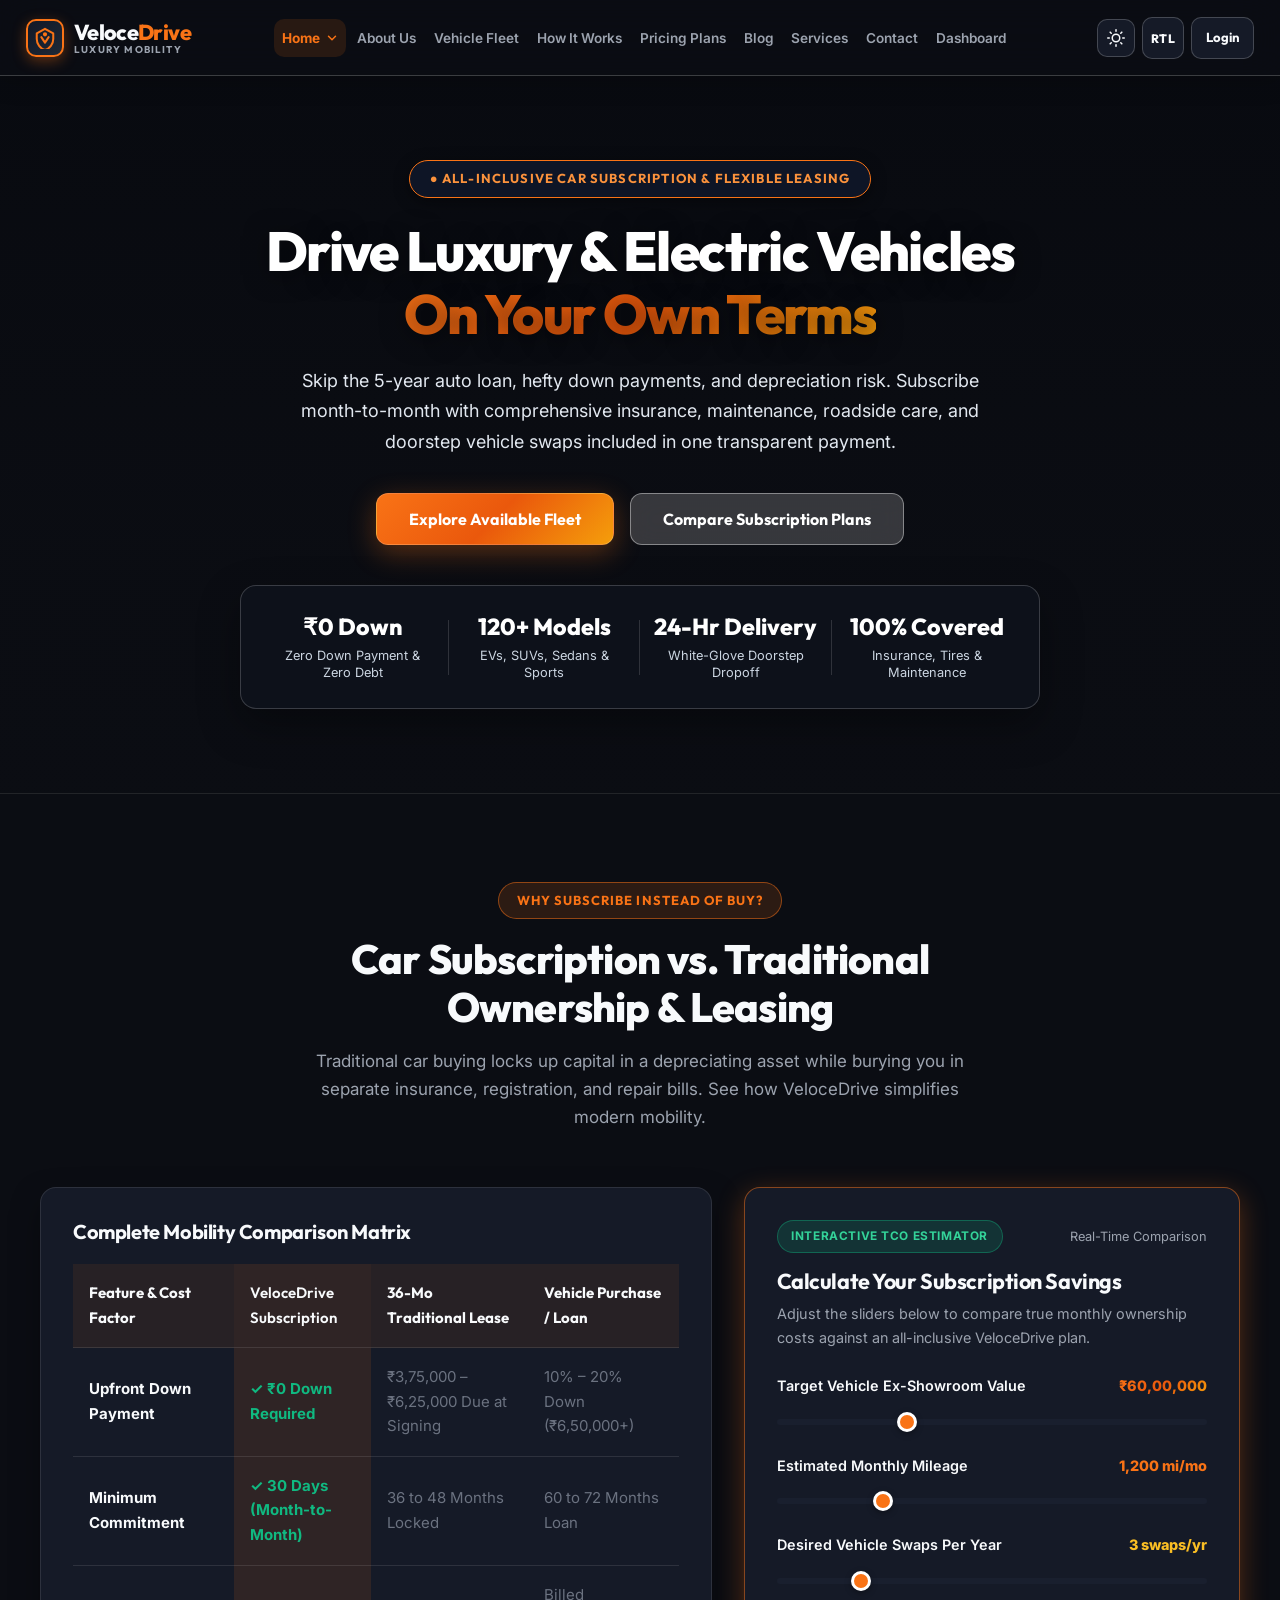
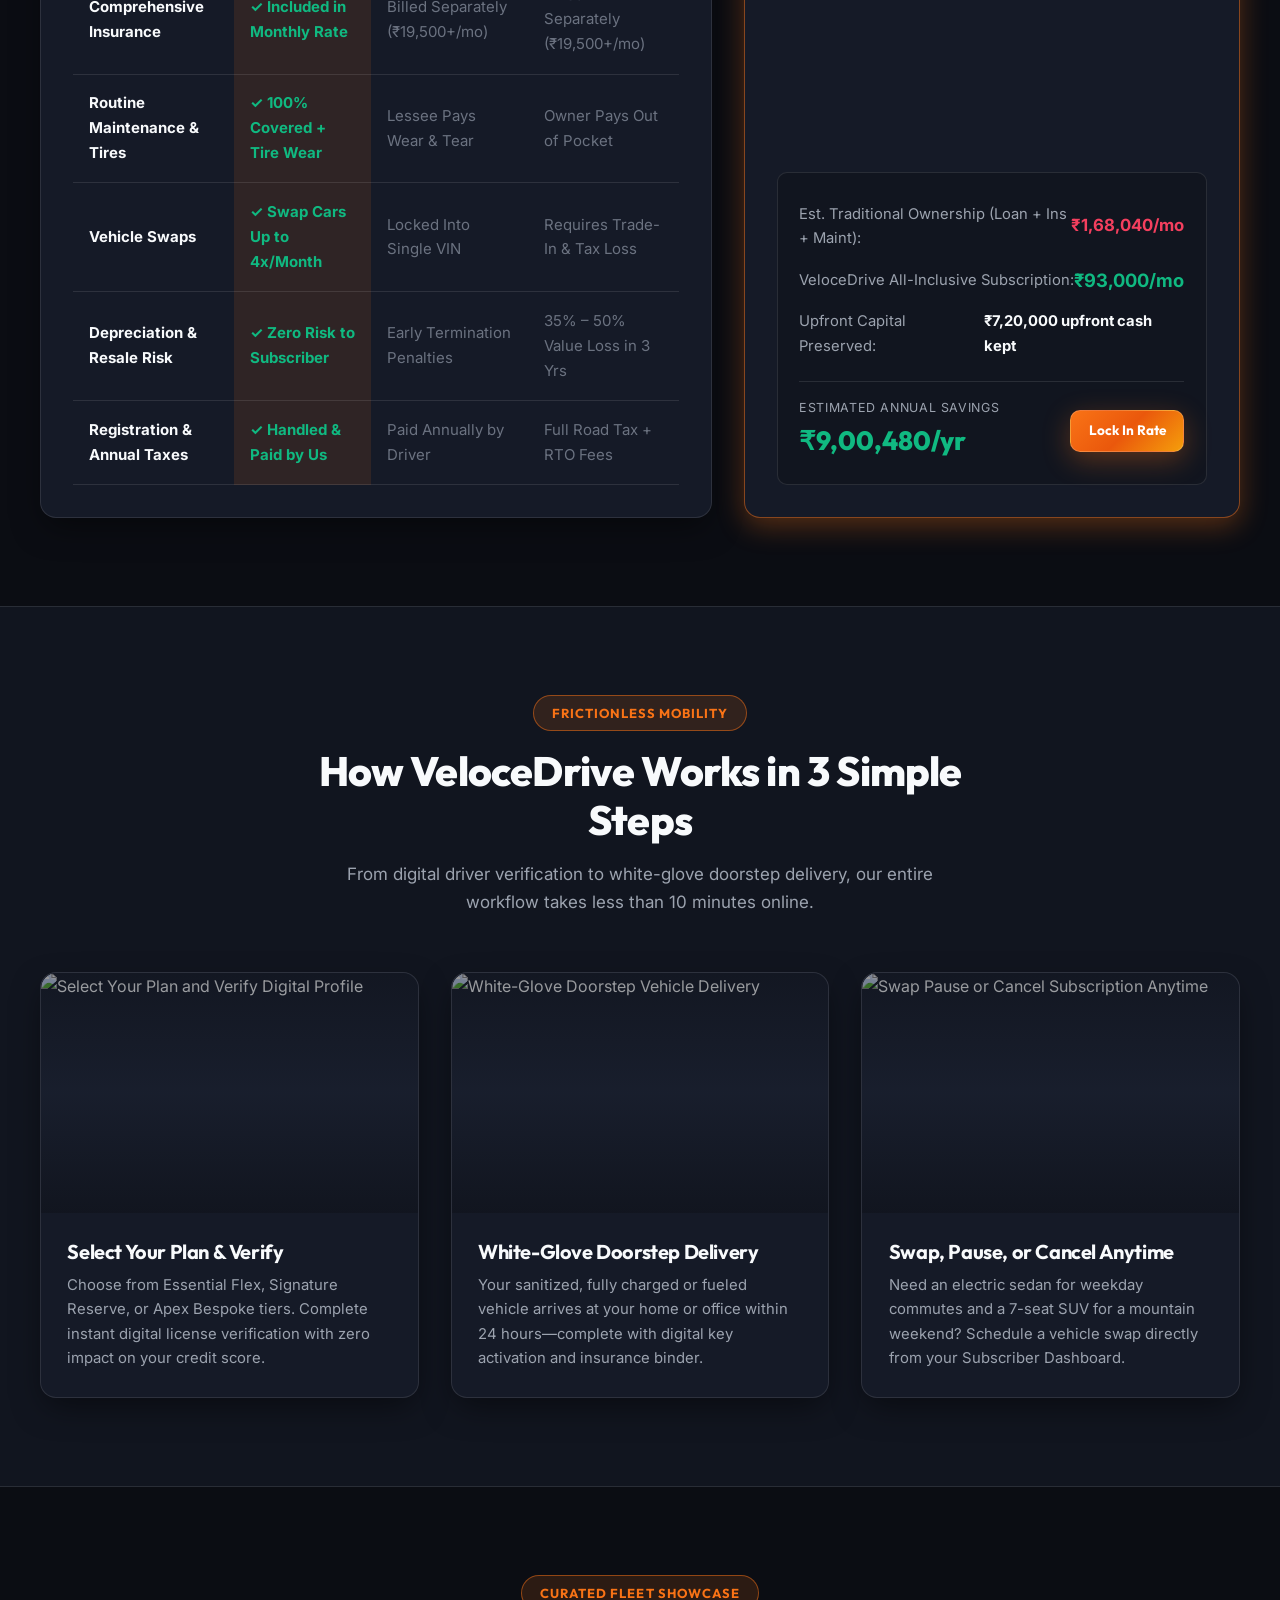
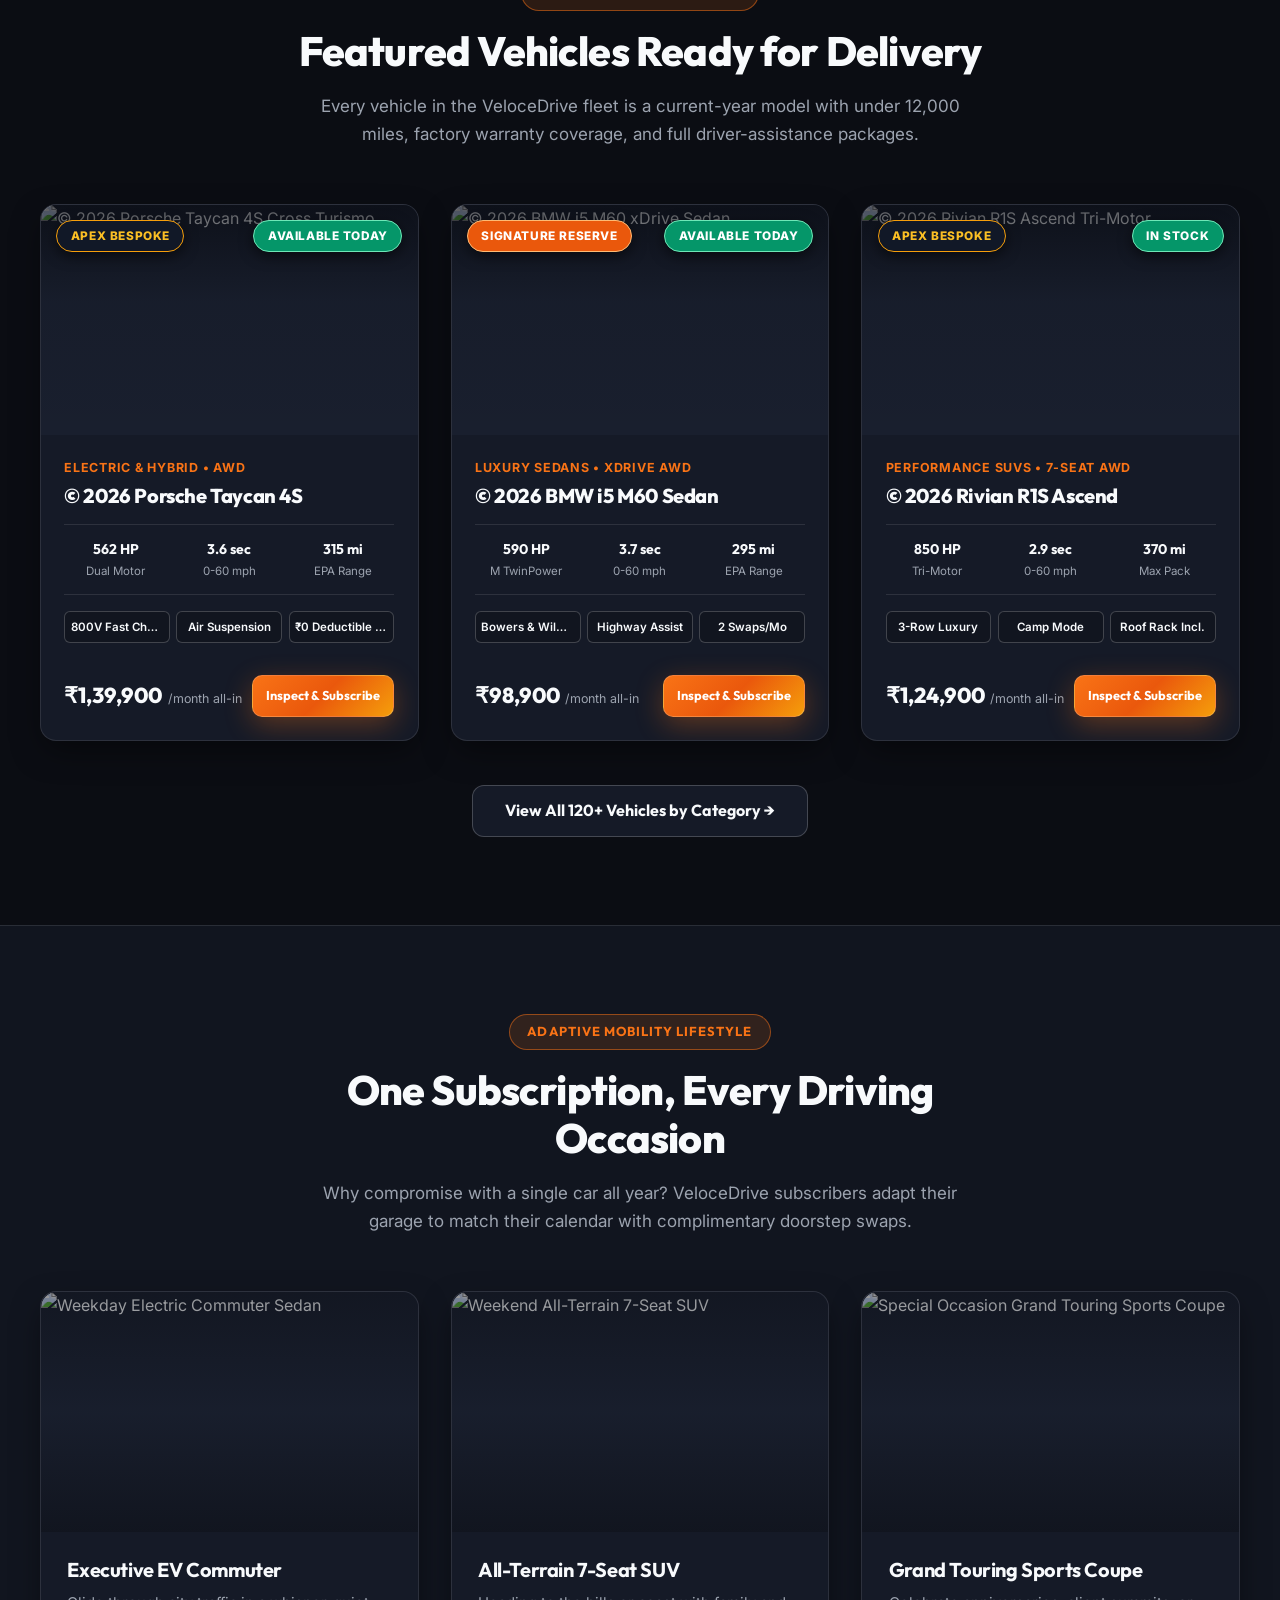
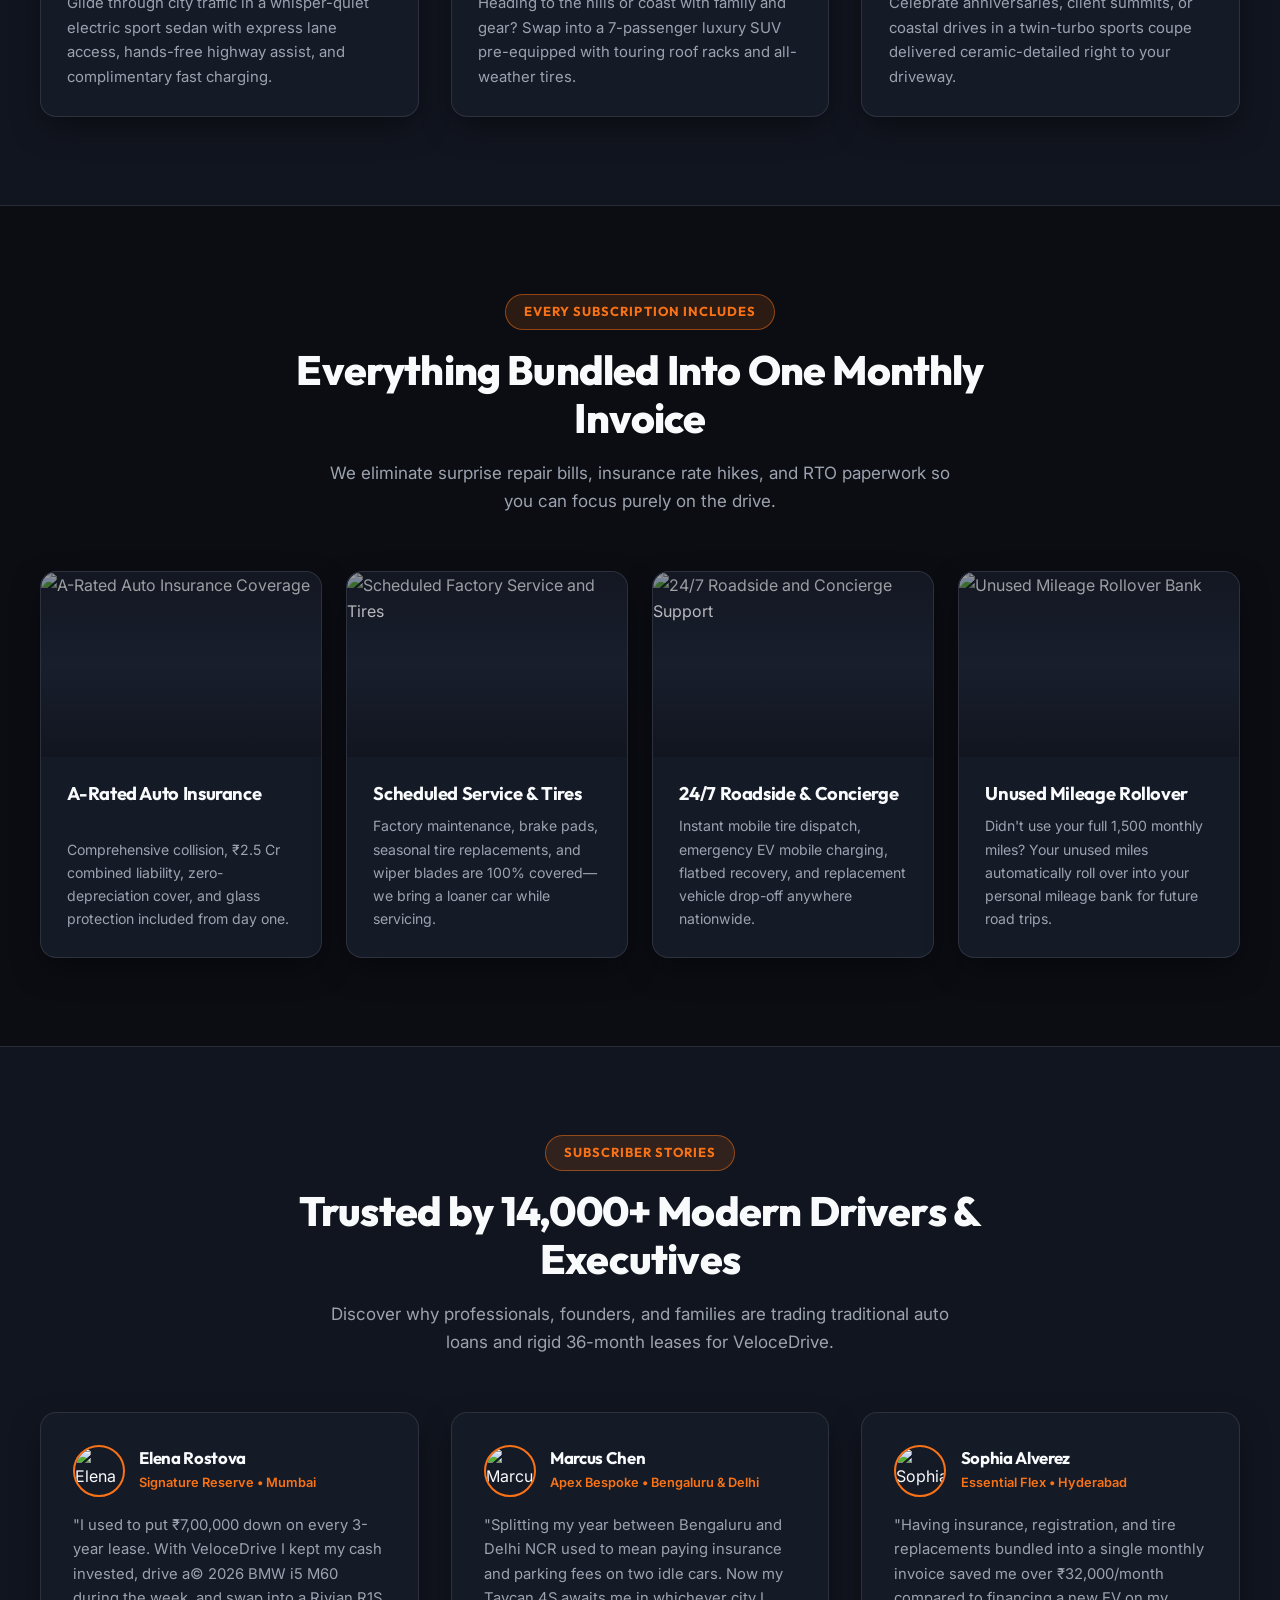
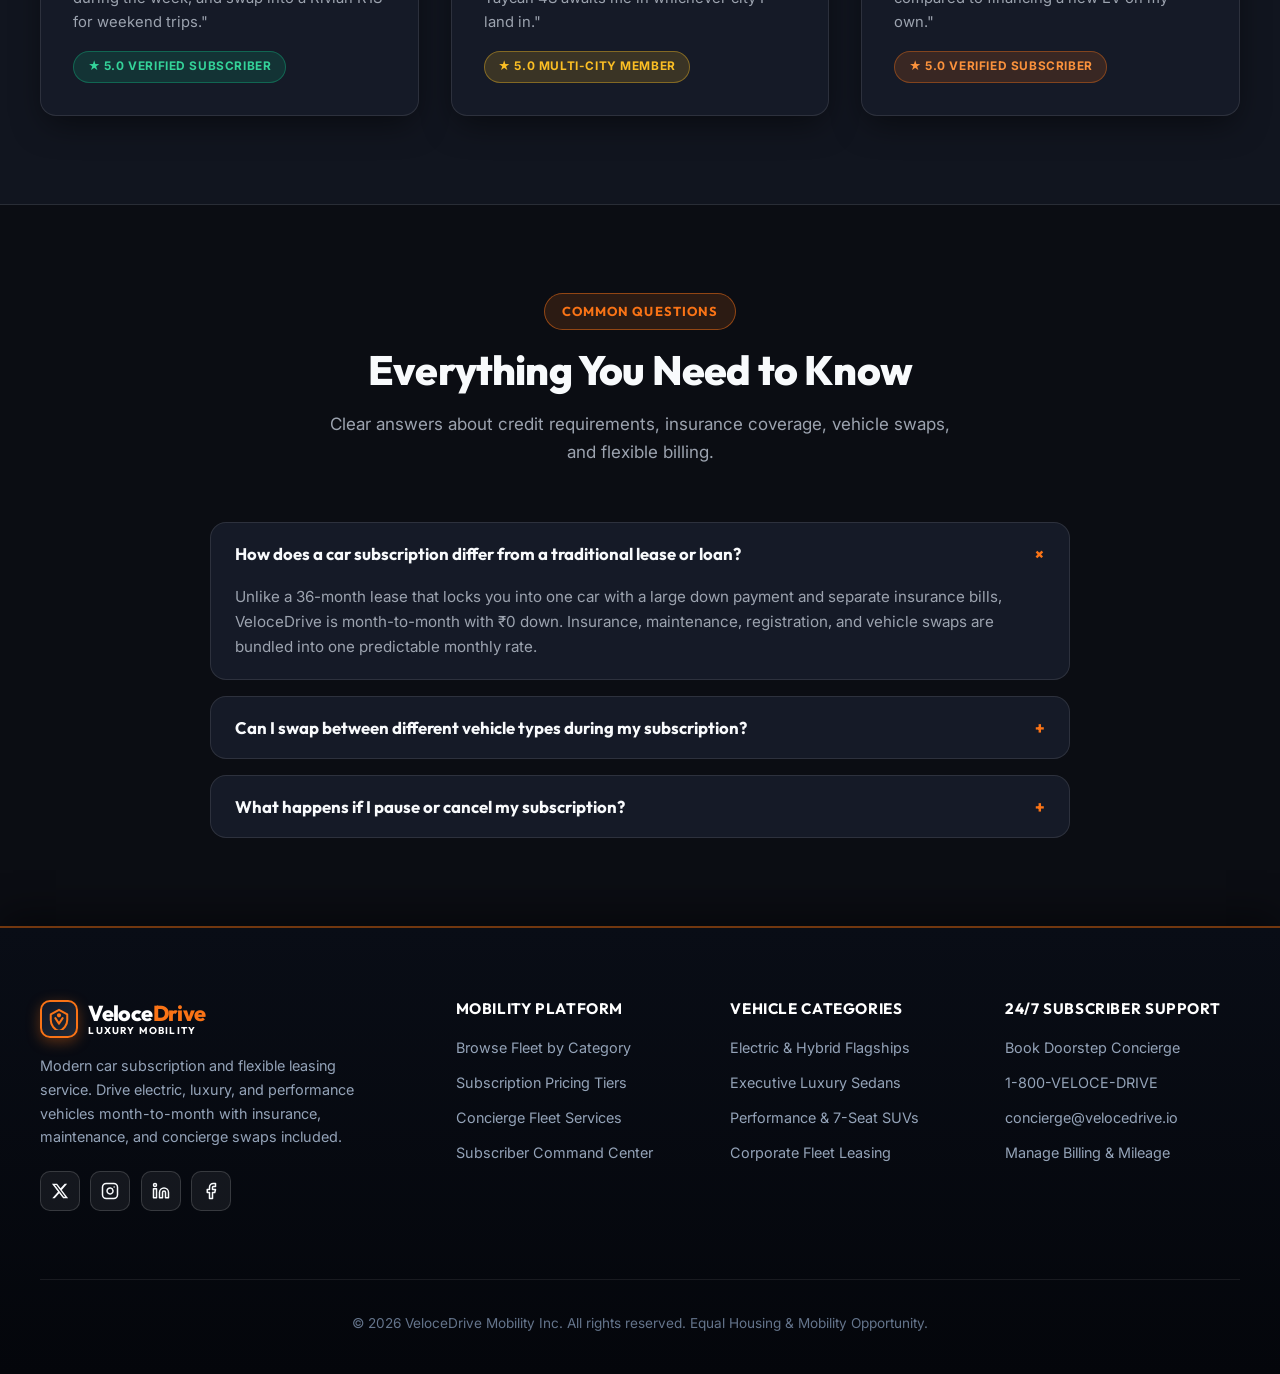
==== commit 1e5416fa: "first commit" ====
--- a/index.html
+++ b/index.html
@@ -729,7 +729,11 @@
               <span class="brand-logo-sub">Luxury Mobility</span>
             </span>
           </a>
+          <p style="color: var(--text-secondary); font-size: 0.9rem; max-width: 340px; margin-bottom: 1.25rem;">
+            Modern car subscription and flexible leasing service. Drive electric, luxury, and performance vehicles month-to-month with insurance, maintenance, and concierge swaps included.
+          </p>
           <div class="footer-social-links">
+
             <a href="https://x.com" target="_blank" rel="noopener noreferrer" class="footer-social-link" aria-label="Follow VeloceDrive on X" title="Follow on X">
               <svg viewBox="0 0 24 24" fill="currentColor"><path d="M18.244 2.25h3.308l-7.227 8.26 8.502 11.24H16.17l-5.214-6.817L4.99 21.75H1.68l7.73-8.835L1.254 2.25H8.08l4.713 6.231zm-1.161 17.52h1.833L7.084 4.126H5.117z"/></svg>
             </a>
--- a/assets/css/style.css
+++ b/assets/css/style.css
@@ -2123,7 +2123,8 @@
    15. Footer (Symmetric Equal Padding & Prestigious Obsidian Luxury Styling)
    -------------------------------------------------------------------------- */
 .site-footer {
-  margin-top: auto;
+  margin-top: auto !important;
+  flex-shrink: 0;
   background: linear-gradient(180deg, #090d16 0%, #04060b 100%) !important;
   border-top: 2px solid rgba(249, 115, 22, 0.45) !important;
   box-shadow: 0 -12px 36px rgba(0, 0, 0, 0.45);
@@ -2132,6 +2133,7 @@
   width: 100%;
   color: #cbd5e1;
 }
+
 
 .site-footer .footer-grid {
   display: grid;
@@ -3425,11 +3427,13 @@
 }
 
 .blog-card-actions .btn-sm {
-  padding: 0.35rem 0.65rem !important;
-  font-size: 0.78rem !important;
+  padding: 0.45rem 0.85rem !important;
+  font-size: 0.82rem !important;
+  font-weight: 600 !important;
   white-space: nowrap !important;
   letter-spacing: -0.01em !important;
 }
+
 
 .blog-empty-state {
   grid-column: 1 / -1;
@@ -3534,6 +3538,25 @@
   gap: 1rem;
   background: var(--bg-secondary);
 }
+
+/* Blog Navigation Anchors & Interactive Filter Badges */
+#featuredPost,
+#articleGrid {
+  scroll-margin-top: 100px;
+}
+
+.blog-category-badge {
+  cursor: pointer;
+  transition: transform 0.2s ease, opacity 0.2s ease, box-shadow 0.2s ease;
+  user-select: none;
+}
+
+.blog-category-badge:hover {
+  transform: translateY(-2px);
+  opacity: 0.9;
+  box-shadow: 0 4px 12px rgba(0, 0, 0, 0.2);
+}
+
 
 /* --------------------------------------------------------------------------
    19. Services Page Styles & Booking Modal
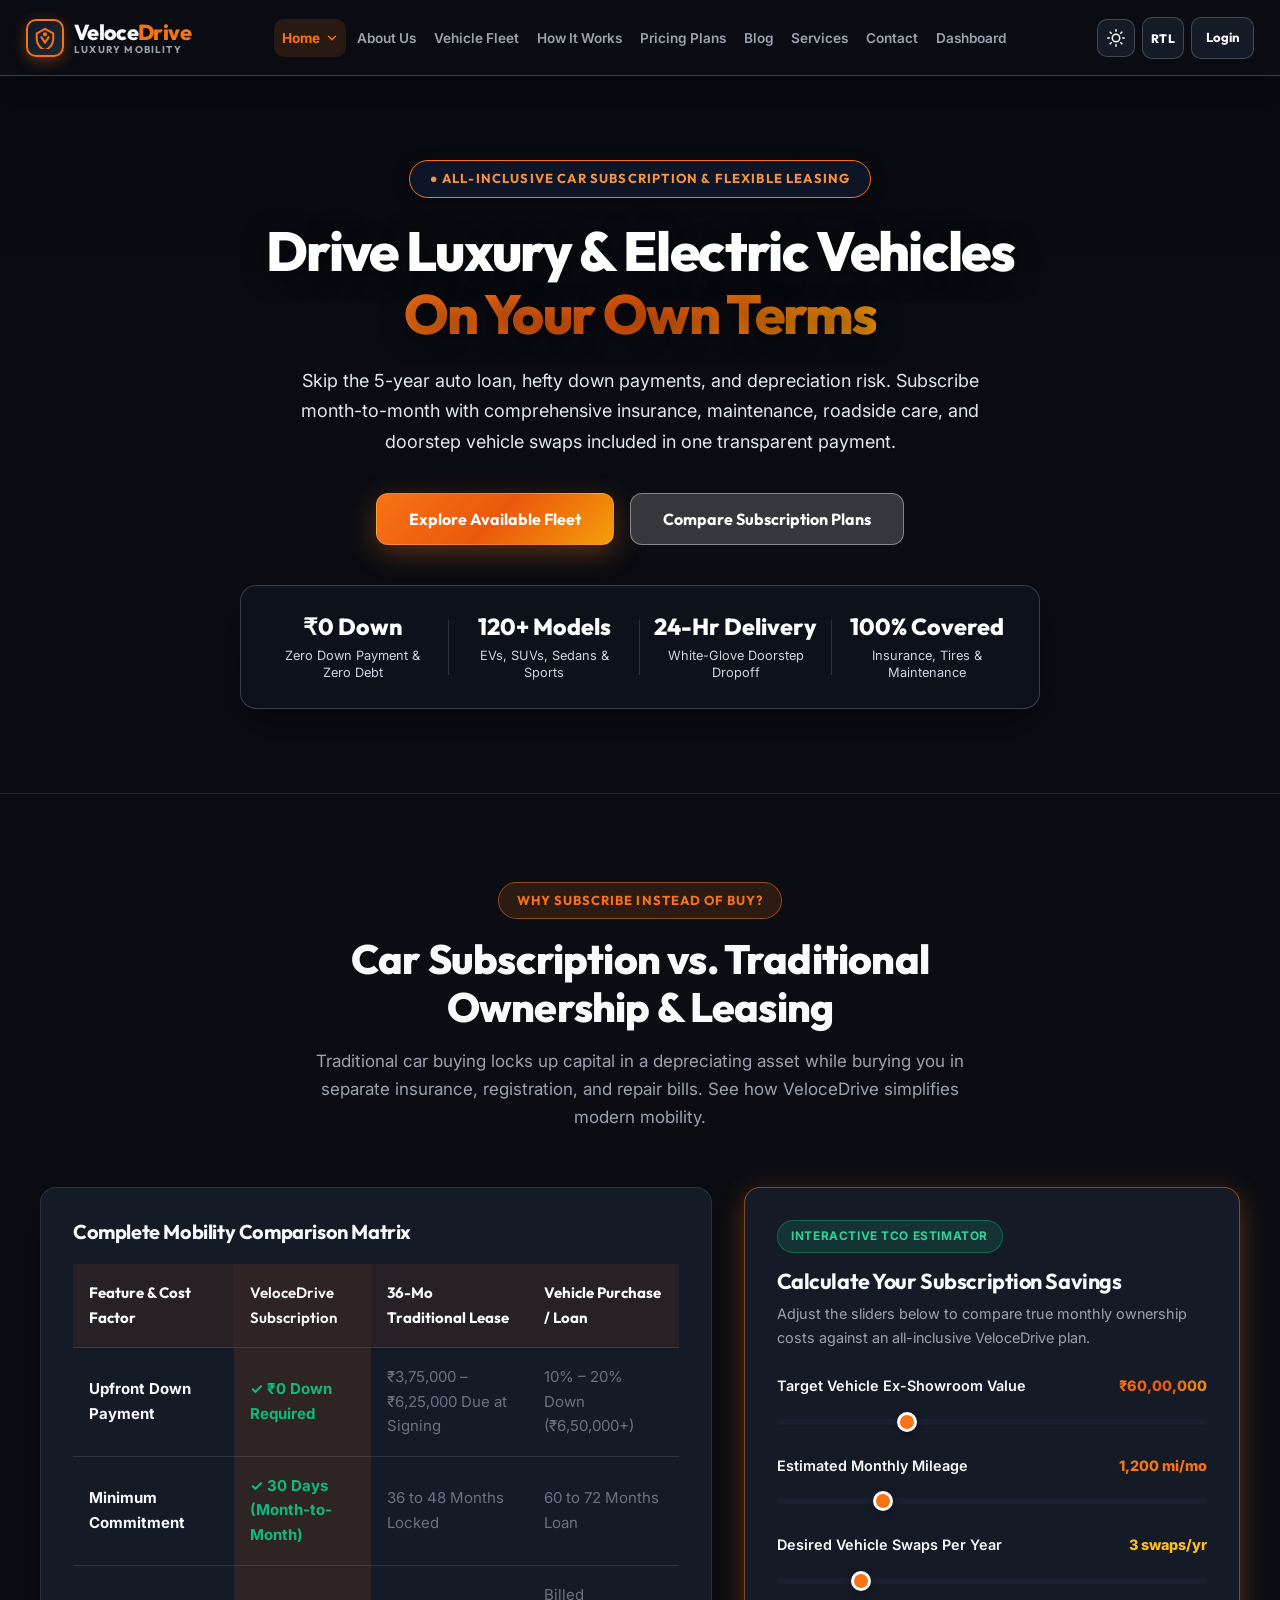
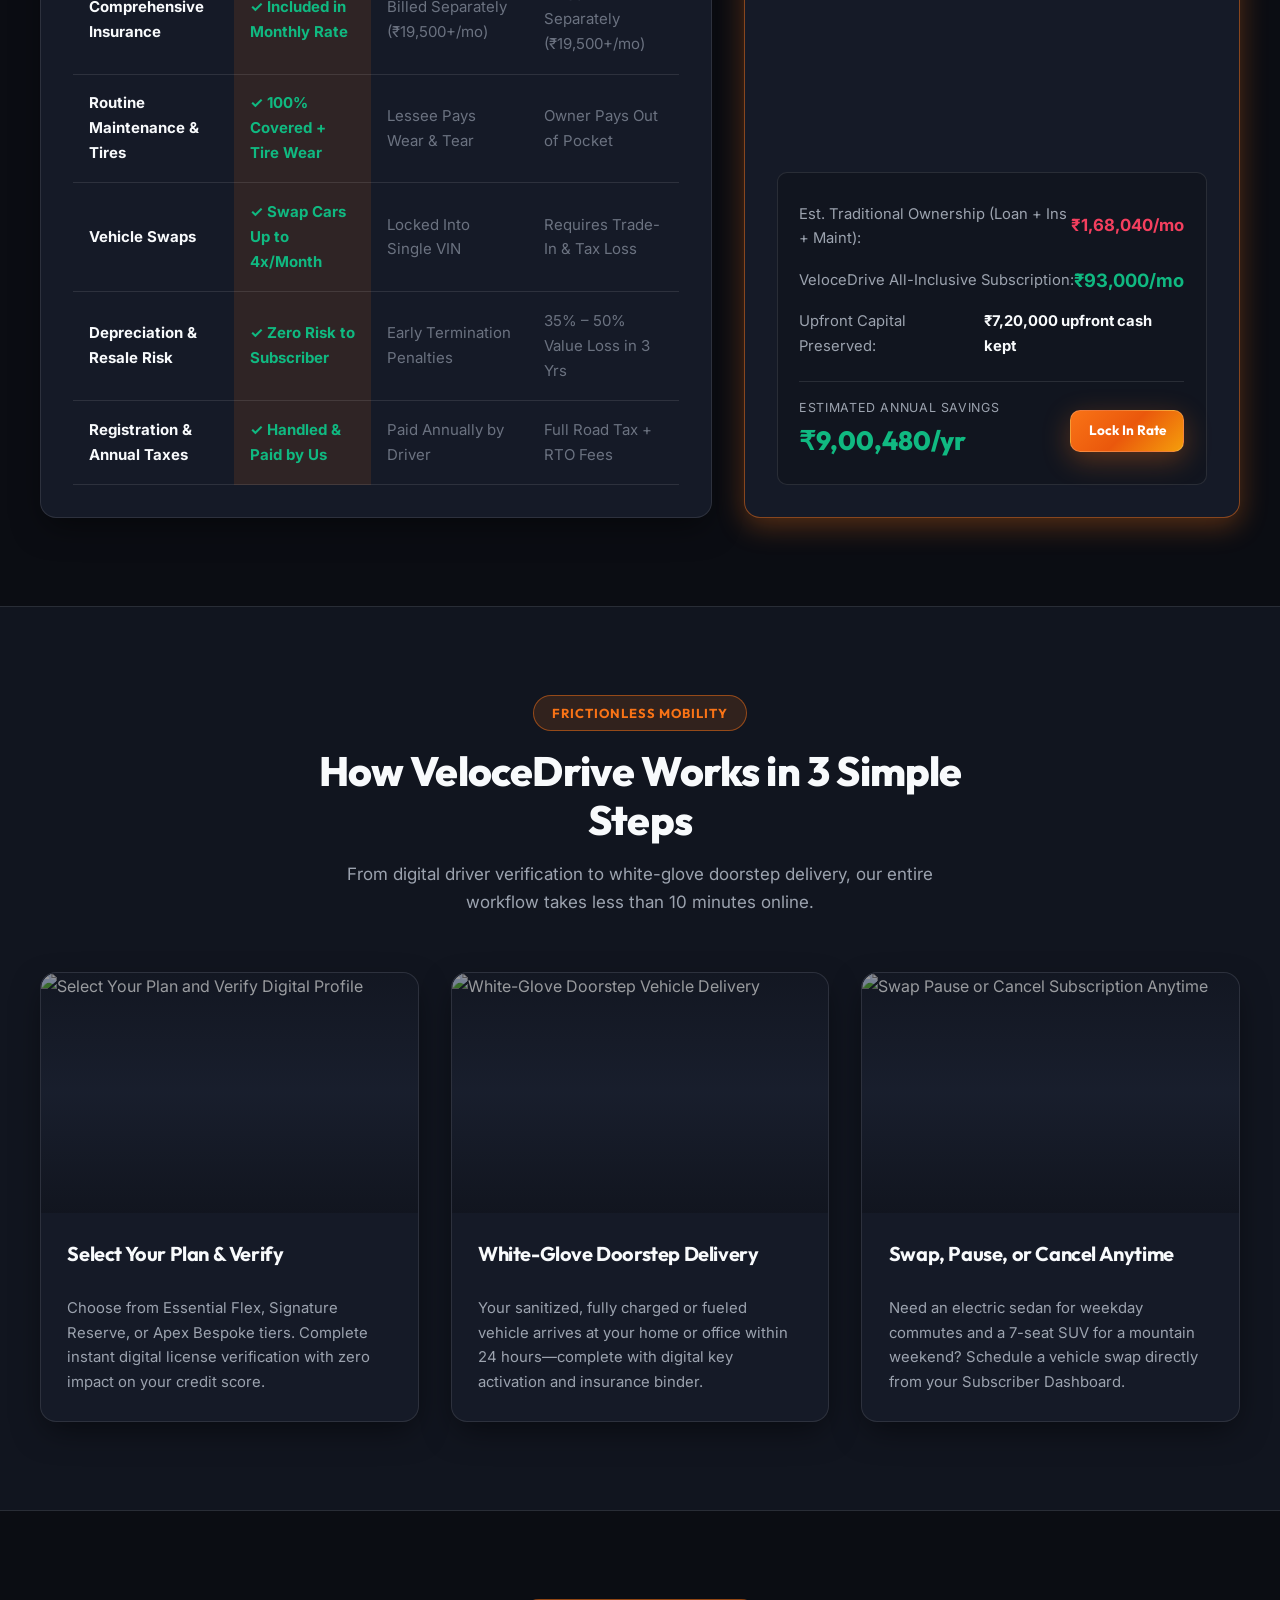
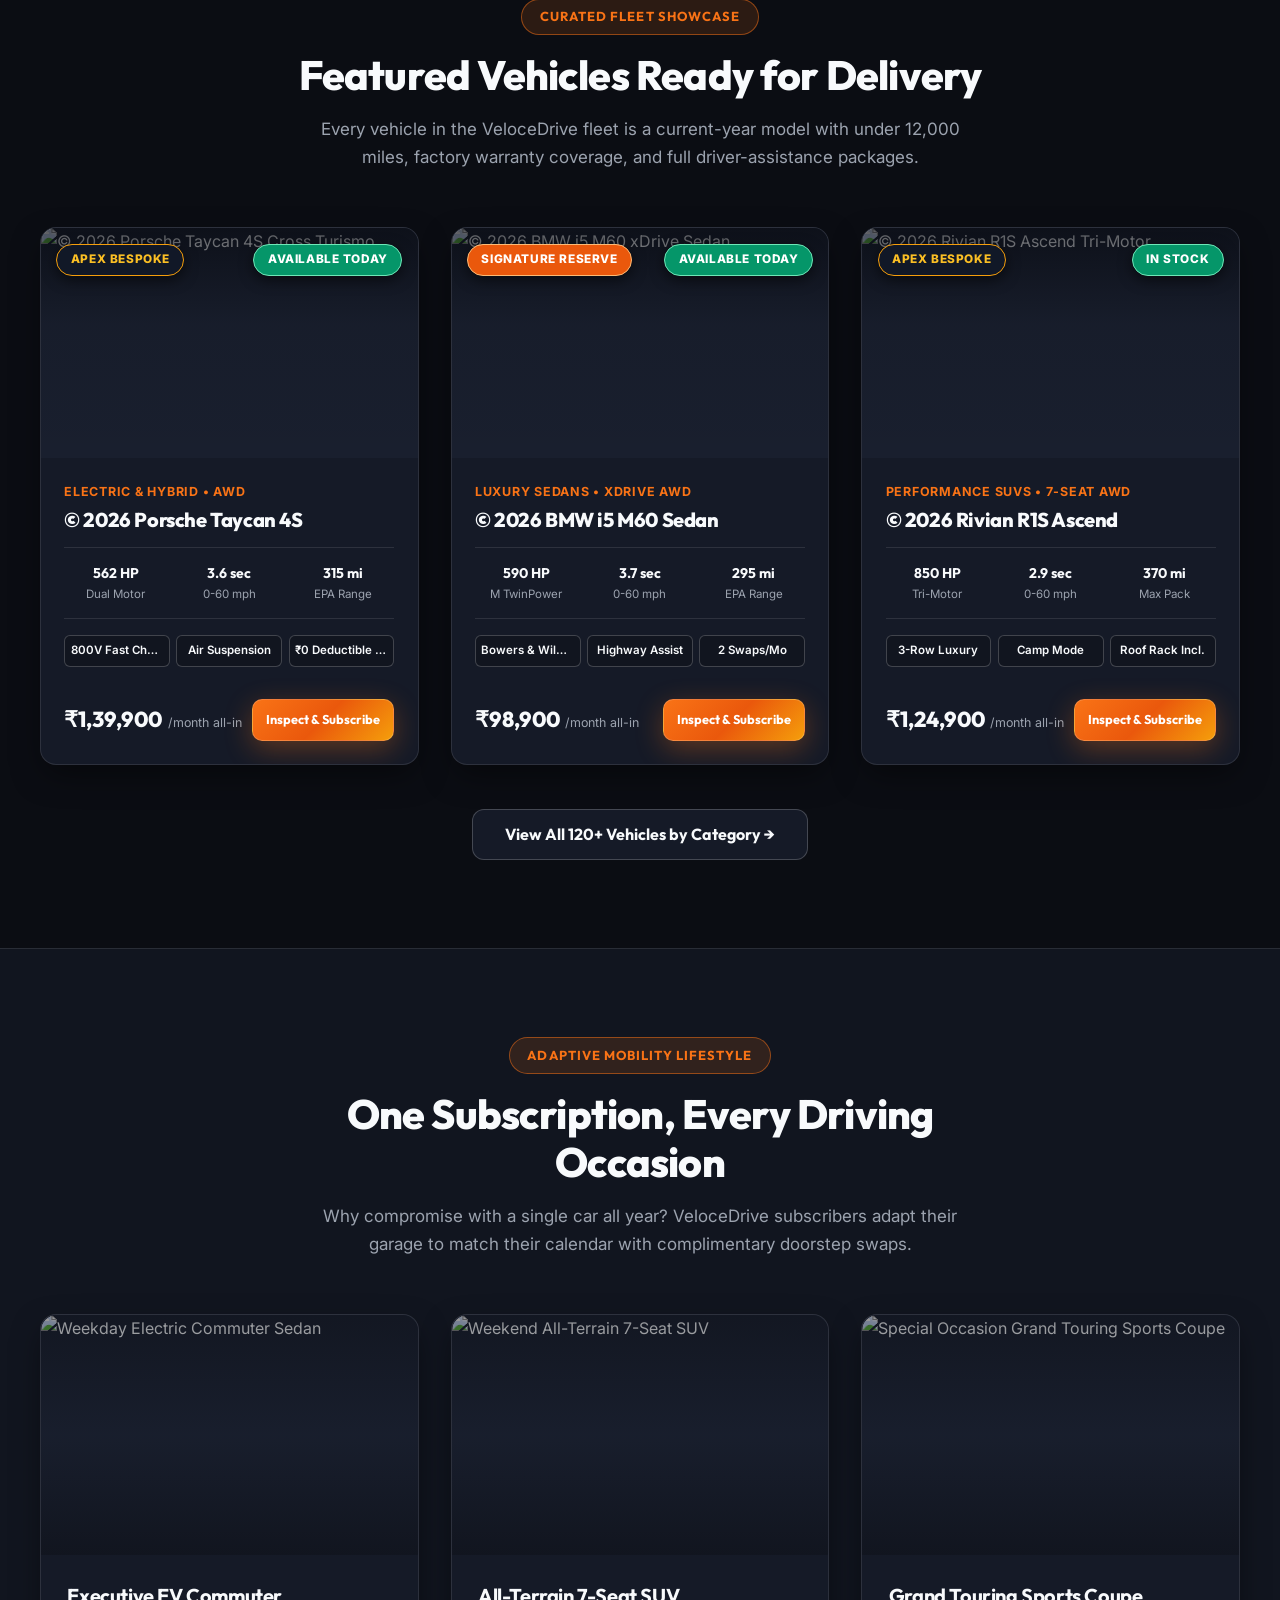
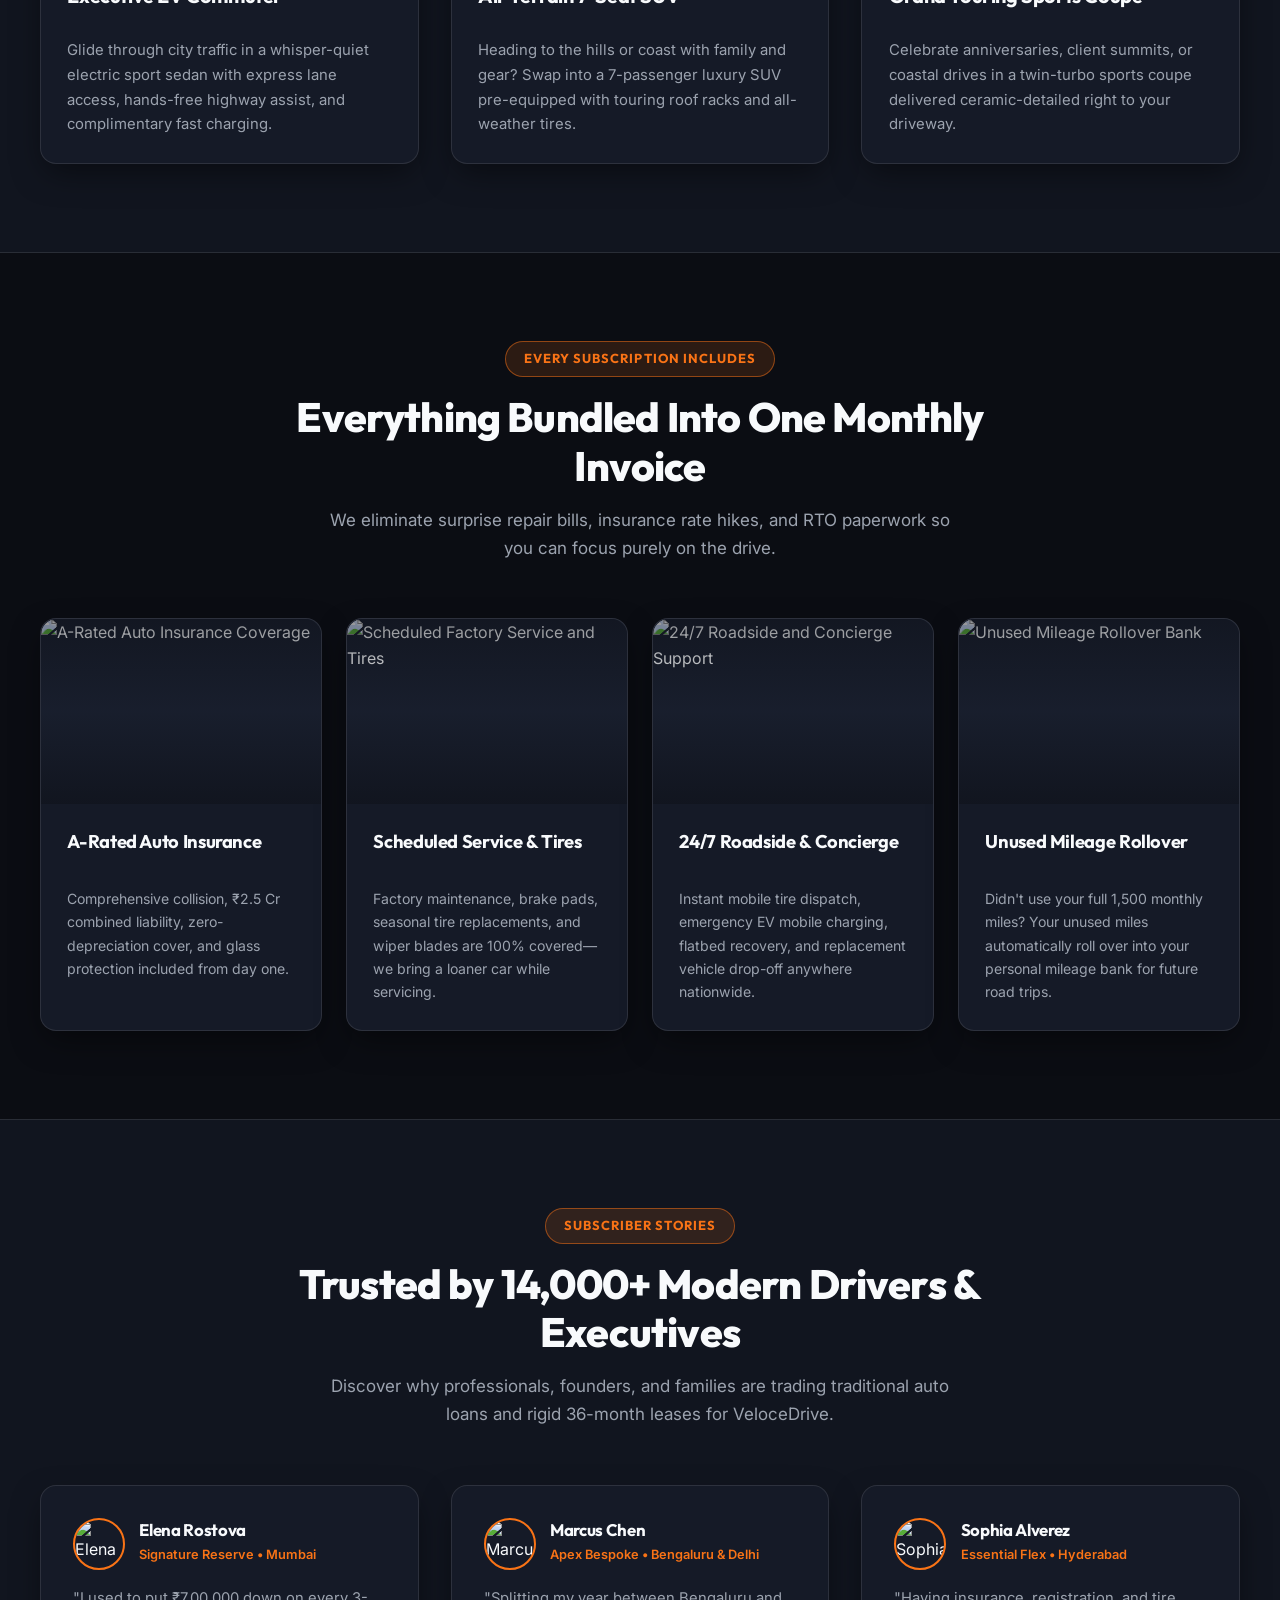
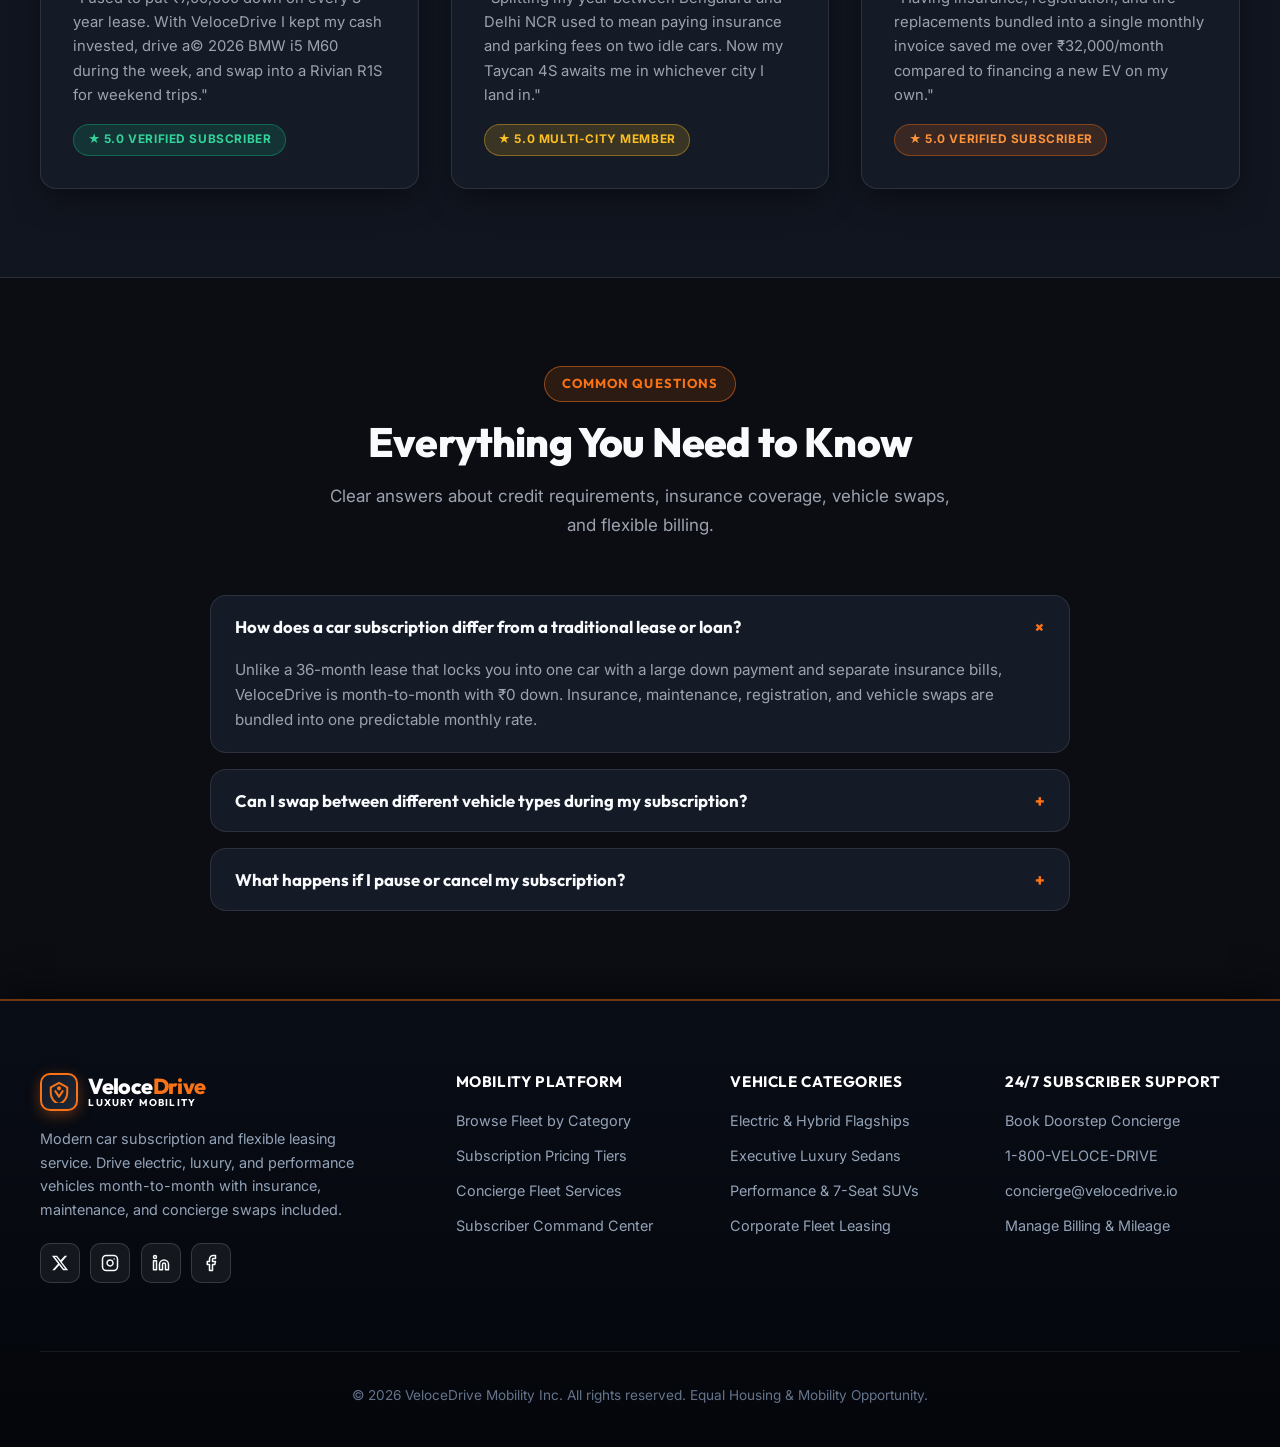
==== commit d708a0ea: "first commit" ====
--- a/index.html
+++ b/index.html
@@ -189,7 +189,7 @@
           <div>
             <div style="display: flex; justify-content: space-between; align-items: center; margin-bottom: 1rem;">
               <span class="badge badge-emerald">Interactive TCO Estimator</span>
-              <span style="font-size: 0.8rem; color: var(--text-secondary);">Real-Time Comparison</span>
+              <span style="font-size: 0.8rem; color: var(--text-secondary);"></span>
             </div>
             <h3 style="font-size: 1.35rem; margin-bottom: 0.5rem;">Calculate Your Subscription Savings</h3>
             <p style="font-size: 0.9rem; color: var(--text-secondary); margin-bottom: 1.5rem;">
@@ -706,7 +706,7 @@
           <span style="font-size: 0.8rem; color: var(--text-secondary);">All-Inclusive Monthly Subscription</span>
           <div id="modalVehiclePrice" style="font-family: var(--font-heading); font-size: 1.75rem; font-weight: 800; color: var(--accent-primary);">₹1,39,900/mo</div>
         </div>
-        <a href="login.html" class="btn btn-primary">Reserve This Vehicle →</a>
+        <button type="button" class="btn btn-primary" id="modalSubscribeBtn">Reserve This Vehicle →</button>
       </div>
     </div>
   </div>
--- a/assets/css/style.css
+++ b/assets/css/style.css
@@ -211,6 +211,12 @@
   position: relative;
   padding-top: 5.5rem;
   padding-bottom: 5.5rem;
+}
+
+section[id],
+main[id],
+div[id] {
+  scroll-margin-top: 86px;
 }
 
 .section-alt {
@@ -1144,20 +1150,26 @@
   padding: 1.65rem;
   display: flex;
   flex-direction: column;
-  justify-content: space-between;
+  justify-content: flex-start;
+  gap: 0.65rem;
   flex: 1;
 }
 
 .card-body-half h3 {
   font-size: 1.25rem;
-  margin-bottom: 0.6rem;
+  margin-bottom: 0;
+  min-height: 2.9rem;
+  display: flex;
+  align-items: flex-start;
   color: var(--text-primary);
+  line-height: 1.35;
 }
 
 .card-body-half p {
   font-size: 0.93rem;
   color: var(--text-secondary);
   line-height: 1.65;
+  margin: 0;
 }
 
 /* Relevant Image Icon Badges for KPIs & Compact Cards */
@@ -1228,7 +1240,10 @@
   grid-template-columns: 1.15fr 0.85fr;
   gap: 2rem;
   width: 100%;
+  max-width: 100%;
+  min-width: 0;
   align-items: stretch;
+  box-sizing: border-box;
 }
 
 .comparison-table-card {
@@ -1237,11 +1252,17 @@
   border-radius: var(--radius-md);
   padding: 2rem;
   overflow-x: auto;
+  -webkit-overflow-scrolling: touch;
   box-shadow: var(--shadow-md);
+  min-width: 0;
+  max-width: 100%;
+  width: 100%;
+  box-sizing: border-box;
 }
 
 .comp-table {
   width: 100%;
+  min-width: 600px;
   border-collapse: collapse;
   text-align: left;
 }
@@ -1285,6 +1306,10 @@
   flex-direction: column;
   justify-content: space-between;
   box-shadow: var(--shadow-glow);
+  min-width: 0;
+  max-width: 100%;
+  width: 100%;
+  box-sizing: border-box;
 }
 
 .calc-group {
@@ -1895,7 +1920,7 @@
 
 .auth-tabs {
   display: grid;
-  grid-template-columns: repeat(3, minmax(0, 1fr));
+  grid-template-columns: repeat(2, minmax(0, 1fr));
   gap: 0.4rem;
   background: var(--bg-secondary);
   padding: 0.4rem;
@@ -1912,6 +1937,11 @@
   color: var(--text-secondary);
   text-align: center;
   transition: var(--transition);
+  background: transparent;
+  border: none;
+  cursor: pointer;
+  font-family: inherit;
+  outline: none;
 }
 
 .auth-tab.active {
@@ -2479,20 +2509,35 @@
 
   /* Dashboard Mobile Styles */
   .dashboard-header-bar {
-    padding: 1.15rem 0;
-    margin-bottom: 1.5rem;
+    padding: 1rem 0;
+    margin-bottom: 1.25rem;
   }
   .dashboard-header-bar h1 {
     font-size: 1.35rem;
     line-height: 1.25;
   }
+  .dashboard-header-actions {
+    width: 100%;
+    display: flex;
+    flex-direction: column;
+    gap: 0.5rem;
+  }
+  .dashboard-header-actions .btn {
+    width: 100%;
+    text-align: center;
+    justify-content: center;
+    white-space: normal;
+  }
   .data-metrics-strip {
-    grid-template-columns: repeat(2, minmax(0, 1fr));
+    grid-template-columns: 1fr;
     gap: 0.75rem;
     margin-bottom: 1.5rem;
+    width: 100%;
   }
   .data-metric-box {
     padding: 0.9rem 1rem;
+    width: 100%;
+    box-sizing: border-box;
   }
   .data-metric-val {
     font-size: 1.15rem;
@@ -2513,11 +2558,11 @@
   .data-table-header div:last-child {
     width: 100%;
     display: flex;
-    flex-wrap: wrap;
+    flex-direction: column;
     gap: 0.5rem;
   }
   .data-table-header .btn {
-    flex: 1 1 auto;
+    width: 100%;
     text-align: center;
     justify-content: center;
   }
@@ -2528,6 +2573,58 @@
   .telemetry-table td {
     padding: 0.8rem 0.85rem;
     font-size: 0.825rem;
+  }
+
+  /* Subscription vs Ownership Matrix & TCO Calculator (Mobile Responsiveness) */
+  .comparison-wrapper {
+    grid-template-columns: 1fr;
+    gap: 1.5rem;
+    min-width: 0;
+    max-width: 100%;
+    width: 100%;
+  }
+  .comparison-table-card {
+    padding: 1.25rem 1rem;
+    min-width: 0;
+    max-width: 100%;
+    width: 100%;
+    overflow-x: auto;
+    -webkit-overflow-scrolling: touch;
+    box-sizing: border-box;
+  }
+  .comp-table {
+    min-width: 580px;
+    width: 100%;
+  }
+  .comp-table th,
+  .comp-table td {
+    padding: 0.85rem 0.75rem;
+    font-size: 0.825rem;
+  }
+  .calculator-card {
+    padding: 1.25rem 1rem;
+    min-width: 0;
+    max-width: 100%;
+    width: 100%;
+    box-sizing: border-box;
+  }
+  .calc-results-box {
+    padding: 1rem;
+  }
+  .calc-result-row {
+    flex-wrap: wrap;
+    gap: 0.25rem;
+    font-size: 0.85rem;
+  }
+  .calc-savings-banner {
+    flex-direction: column;
+    align-items: flex-start;
+    gap: 0.75rem;
+  }
+  .calc-savings-banner .btn {
+    width: 100%;
+    text-align: center;
+    justify-content: center;
   }
 
   /* TCO Ownership Calculator */
